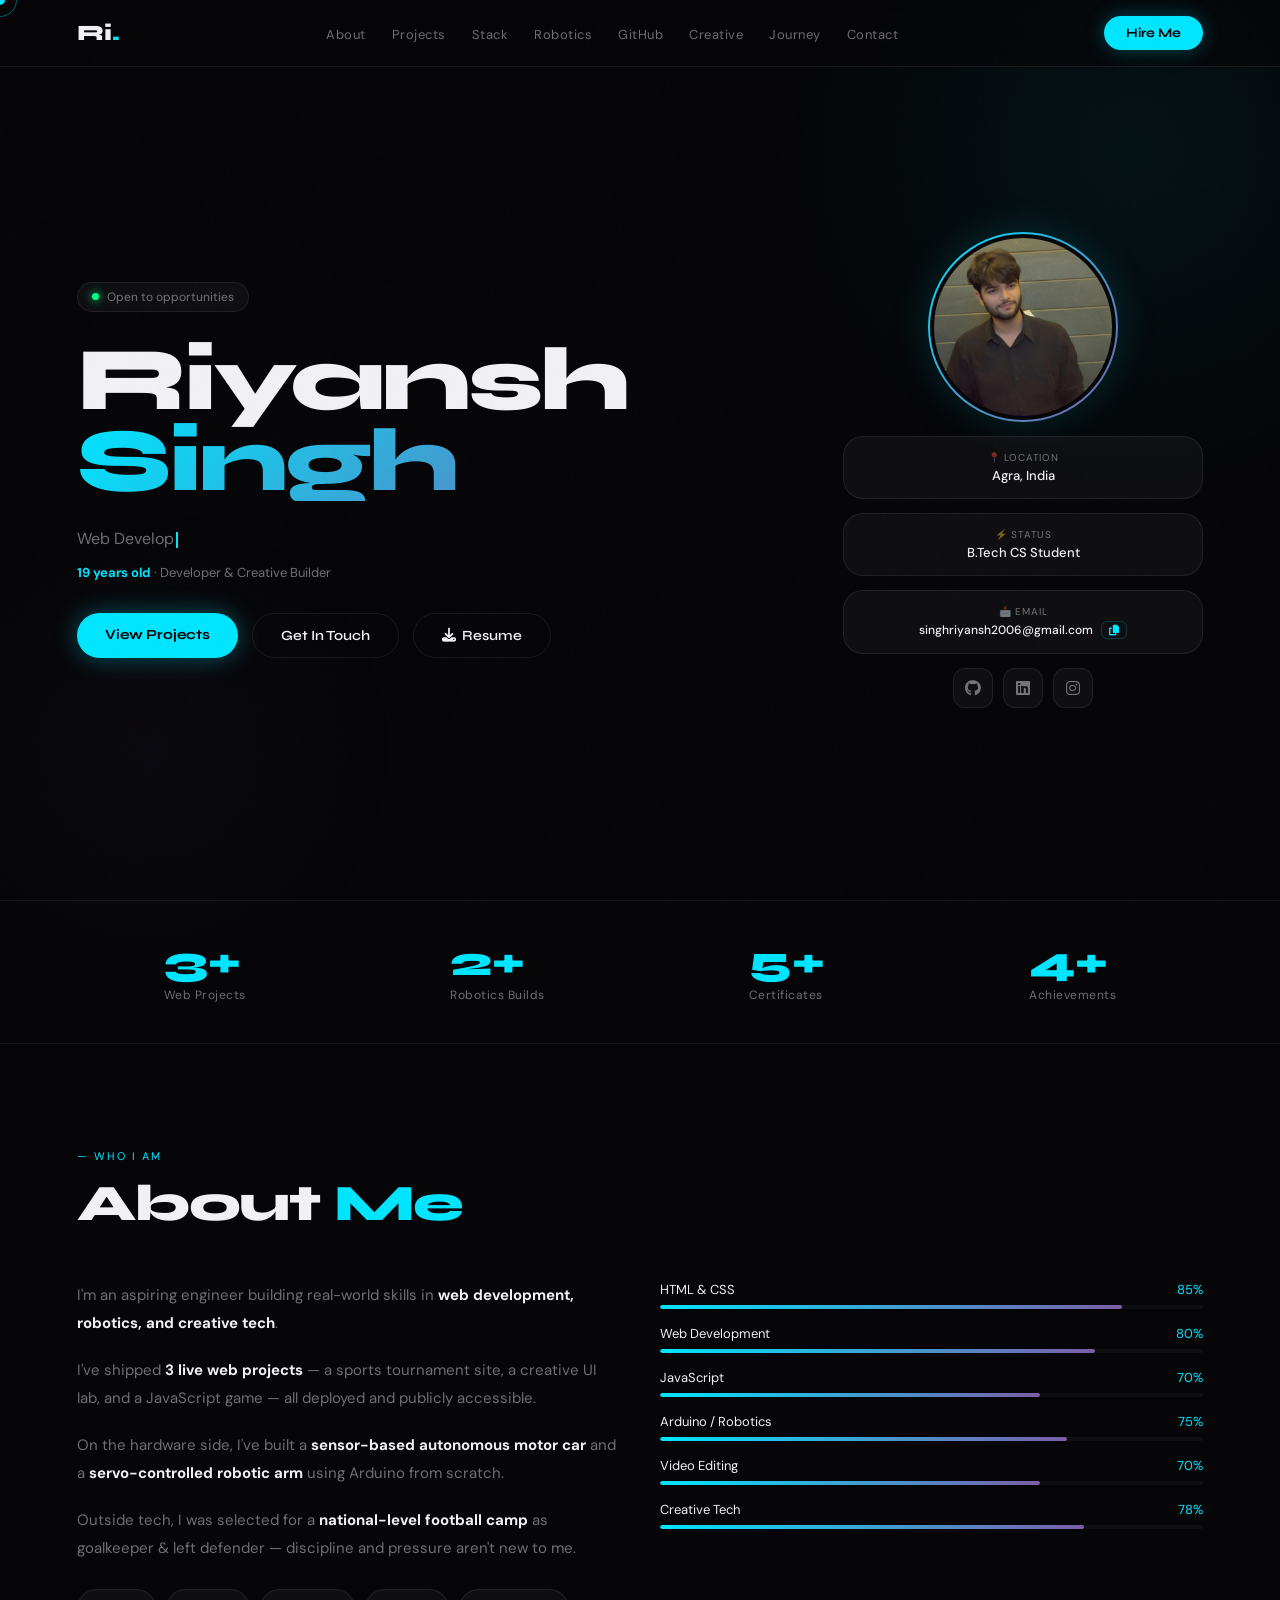
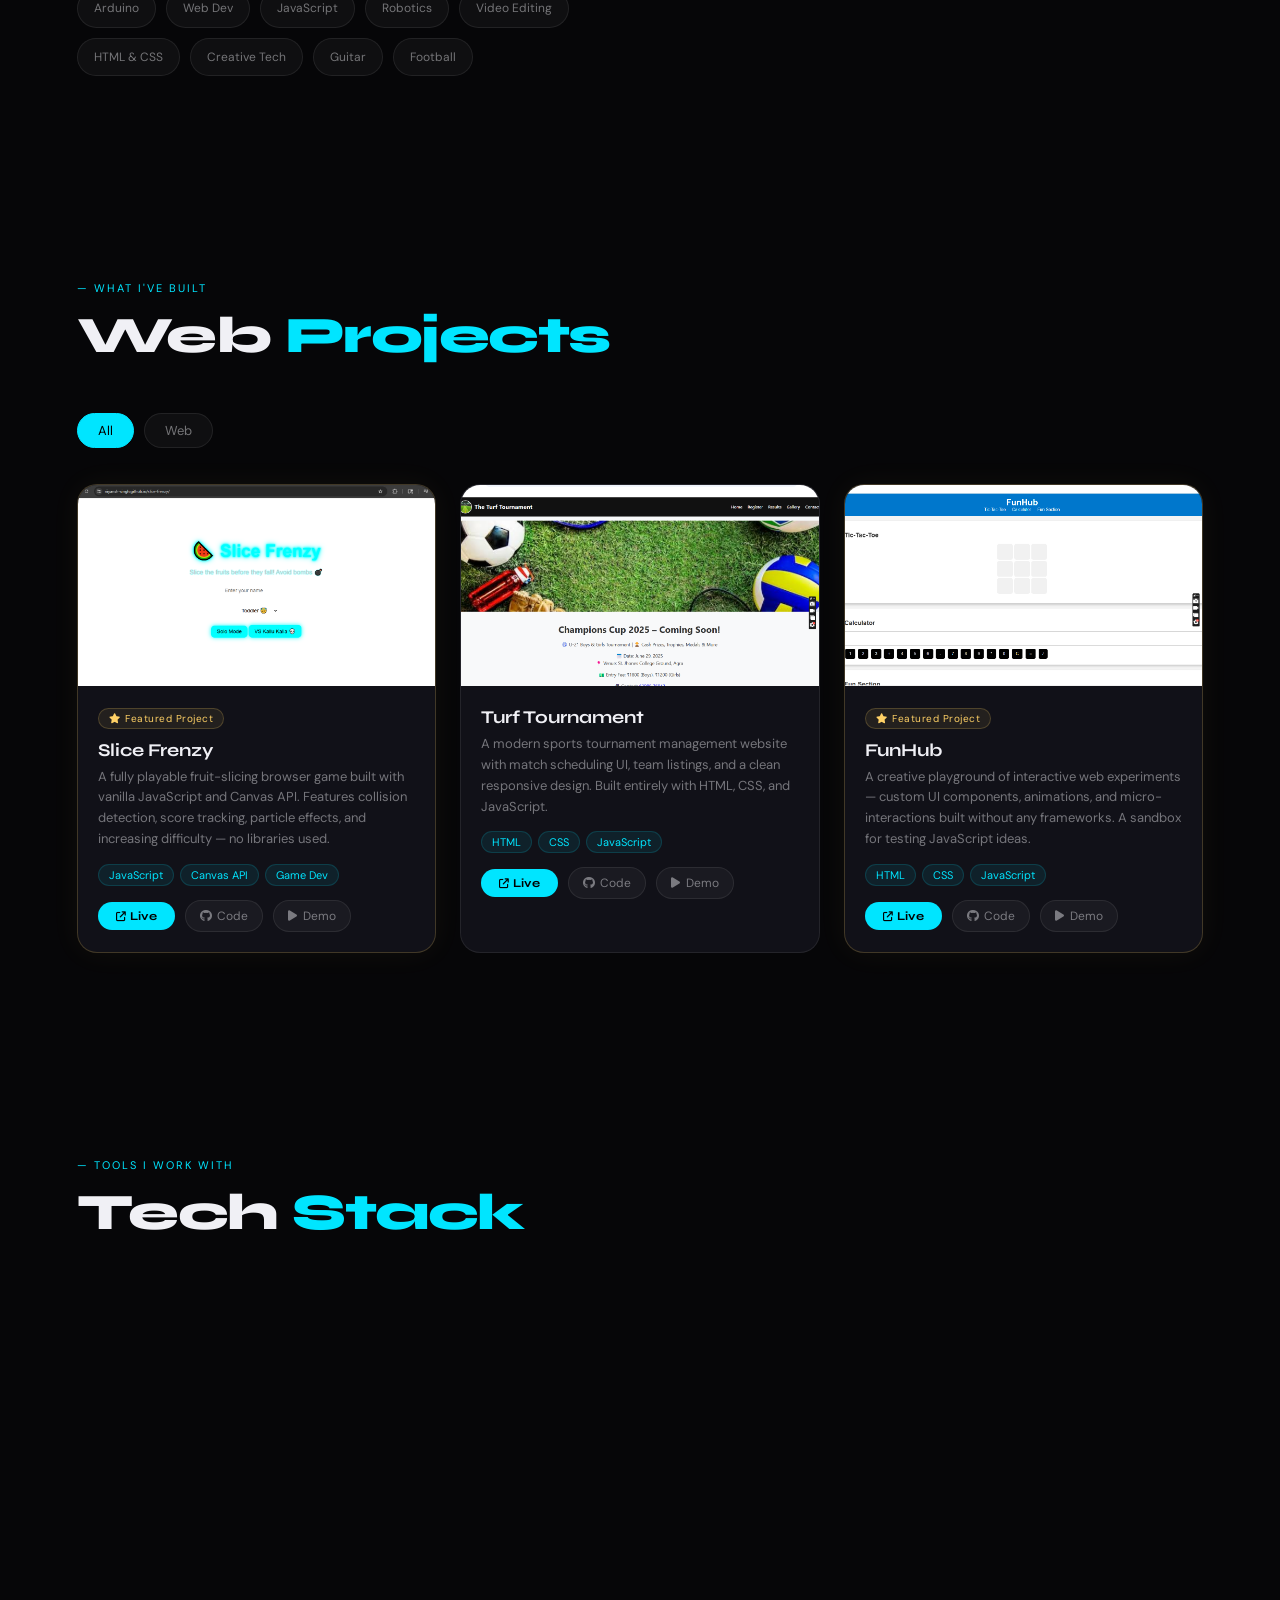
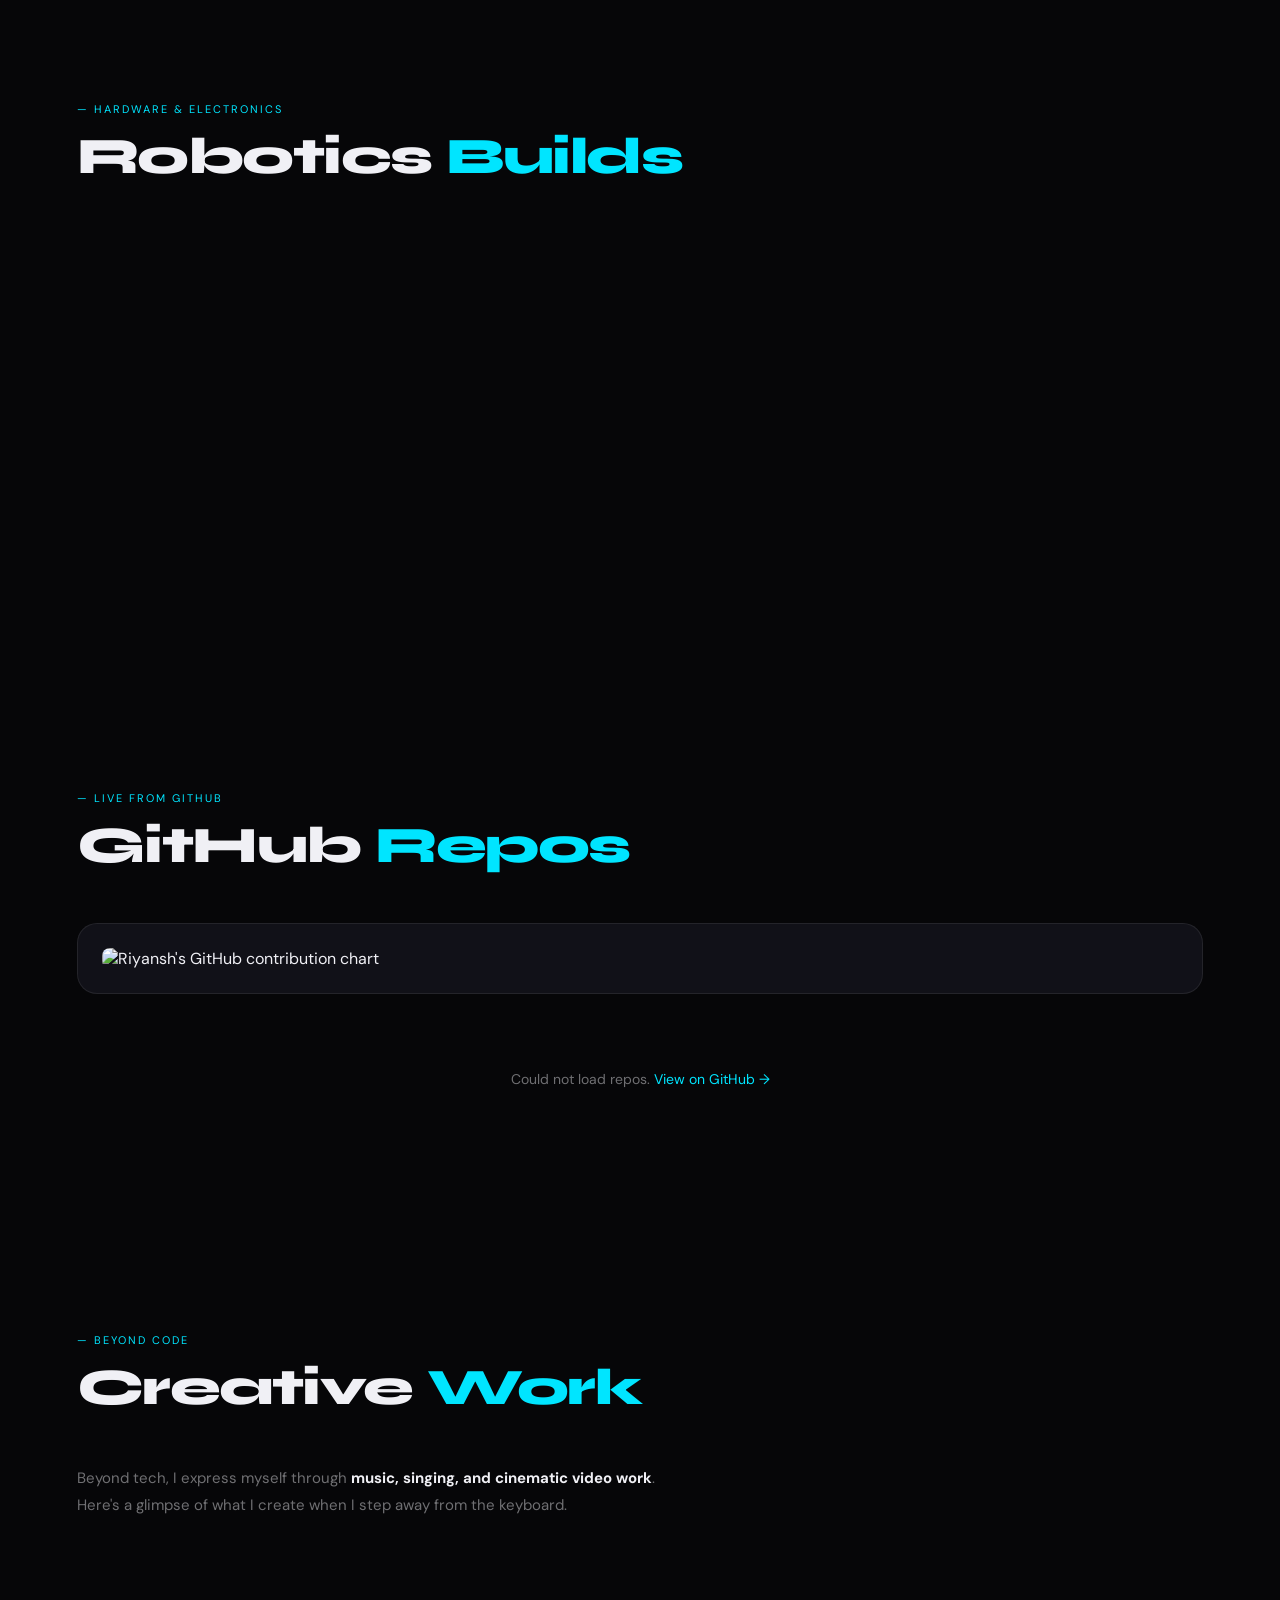
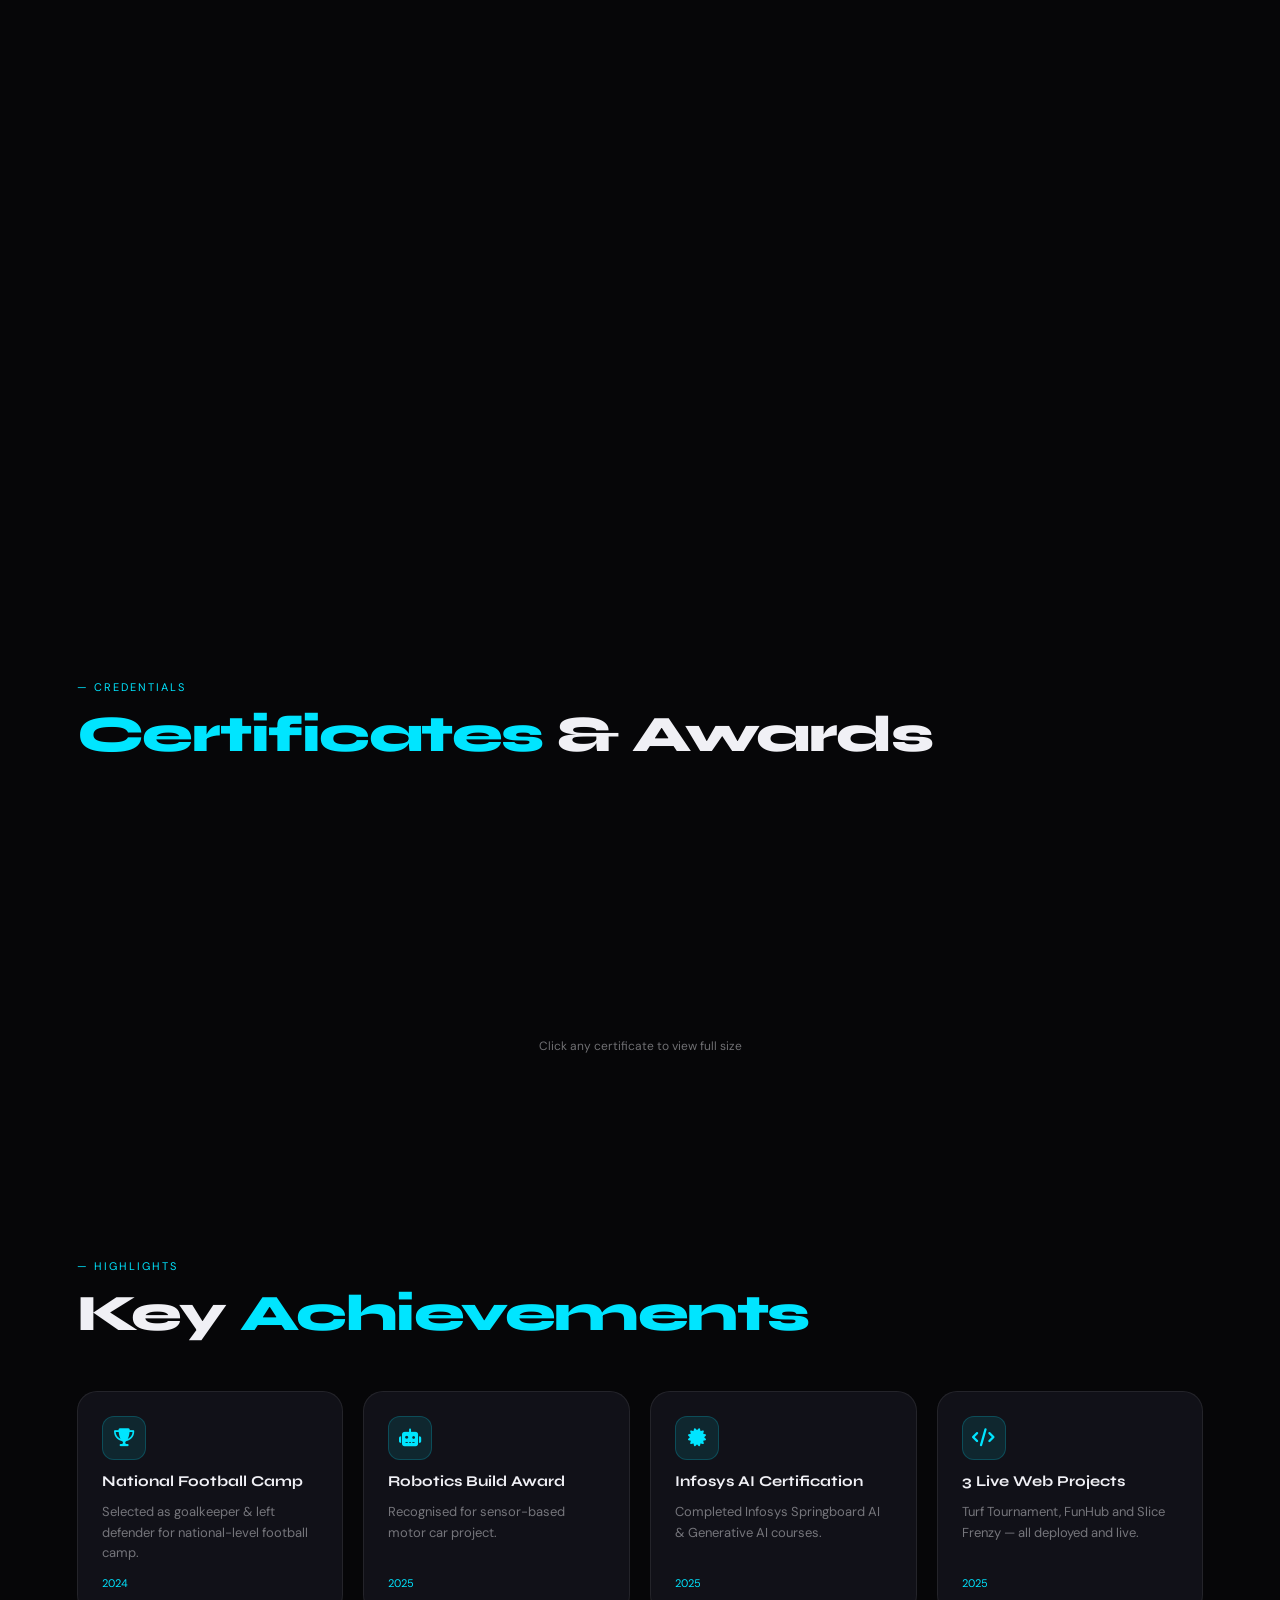
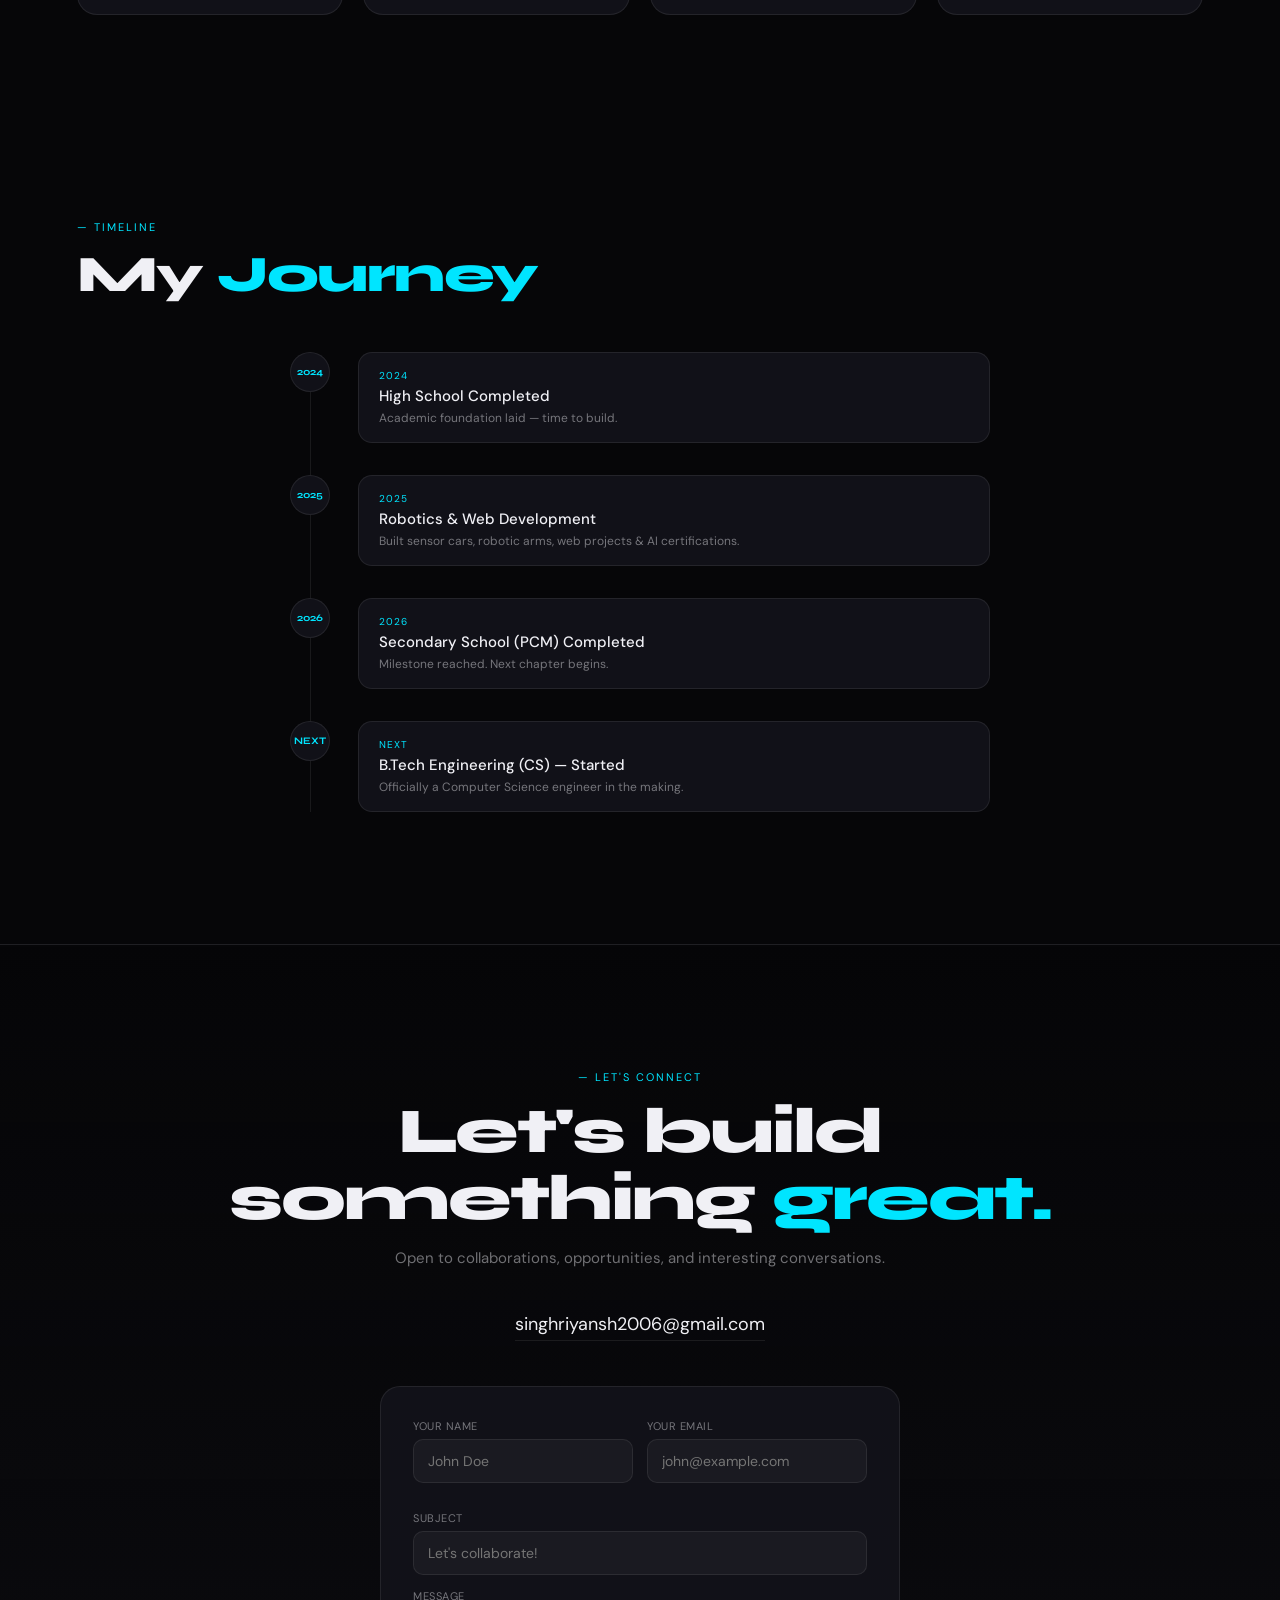
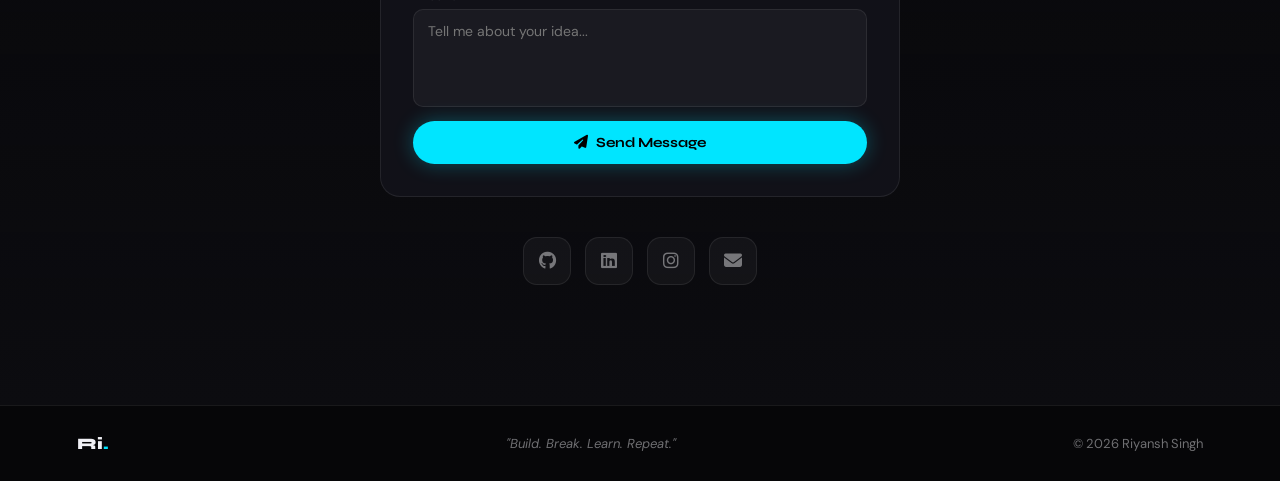
==== index.html @ b611cbb6 "Update index.html" ====
<!DOCTYPE html>
<html lang="en">
<head>
<meta charset="UTF-8">
<meta name="viewport" content="width=device-width, initial-scale=1.0">
<title>Riyansh Singh — Developer & Creative Builder</title>
<meta name="description" content="Portfolio of Riyansh Singh — Developer, Robotics Builder & Creative Tech Enthusiast from Agra, India.">
<link rel="preconnect" href="https://fonts.googleapis.com">
<link href="https://fonts.googleapis.com/css2?family=Syne:wght@400;600;700;800&family=DM+Sans:ital,wght@0,300;0,400;0,500;1,300&display=swap" rel="stylesheet">
<link href="https://cdnjs.cloudflare.com/ajax/libs/font-awesome/6.5.0/css/all.min.css" rel="stylesheet">

<style>
/* ============================================================
   TABLE OF CONTENTS
   1.  RESET & CSS VARIABLES
   2.  SCROLLBAR
   3.  PROGRESS BAR
   4.  CUSTOM CURSOR
   5.  LOADER / SPLASH SCREEN
   6.  BACKGROUND NOISE + GLOW
   7.  NAVBAR
   8.  HERO SECTION
   9.  STATS STRIP
   10. SECTION BASE (shared)
   11. ABOUT SECTION
   12. FILTER TABS (Projects)
   13. PROJECTS SECTION
   14. TECH STACK SECTION
   15. ROBOTICS SECTION
   16. GITHUB SECTION
   17. CREATIVE VIDEOS SECTION
   18. CERTIFICATES SECTION
   19. ACHIEVEMENTS SECTION
   20. LIGHTBOX (certificate zoom)
   21. JOURNEY TIMELINE
   22. CONTACT SECTION
   23. FOOTER
   24. SCROLL REVEAL ANIMATION
   25. RESPONSIVE / MOBILE
============================================================ */


/* ── 1. RESET & CSS VARIABLES ─────────────────────────────── */
*,*::before,*::after{margin:0;padding:0;box-sizing:border-box;}
:root{
  --bg:#060608;
  --bg2:#0c0c10;
  --bg3:#111118;
  --surface:rgba(255,255,255,0.04);
  --border:rgba(255,255,255,0.08);
  --cyan:#00e5ff;
  --purple:#7b5ea7;
  --yellow:#ffd166;
  --white:#f0f0f5;
  --muted:rgba(240,240,245,0.45);
  --fh:'Syne',sans-serif;
  --fb:'DM Sans',sans-serif;
  --r:20px;
}
html{scroll-behavior:smooth;}
body{background:var(--bg);color:var(--white);font-family:var(--fb);overflow-x:hidden;cursor:none;}
a{text-decoration:none;cursor:none;}
button{cursor:none;}


/* ── 2. SCROLLBAR ─────────────────────────────────────────── */
::-webkit-scrollbar{width:3px;}
::-webkit-scrollbar-track{background:var(--bg);}
::-webkit-scrollbar-thumb{background:var(--cyan);}


/* ── 3. PROGRESS BAR ──────────────────────────────────────── */
#progress-bar{
  position:fixed;top:0;left:0;height:2px;width:0;
  background:linear-gradient(to right,var(--cyan),var(--purple));
  z-index:9999;transition:width .1s;
}


/* ── 4. CUSTOM CURSOR ─────────────────────────────────────── */
#cursor{
  width:10px;height:10px;background:var(--cyan);border-radius:50%;
  position:fixed;top:0;left:0;pointer-events:none;z-index:9998;
  transform:translate(-50%,-50%);mix-blend-mode:difference;transition:transform .2s;
}
#cursor-ring{
  width:34px;height:34px;border:1px solid rgba(0,229,255,.4);border-radius:50%;
  position:fixed;top:0;left:0;pointer-events:none;z-index:9997;
  transform:translate(-50%,-50%);
}


/* ── 5. LOADER / SPLASH SCREEN ────────────────────────────── */
#loader{
  position:fixed;inset:0;background:var(--bg);z-index:9990;
  display:flex;flex-direction:column;align-items:center;justify-content:center;gap:20px;
  transition:opacity .6s,visibility .6s;
}
#loader.hidden{opacity:0;visibility:hidden;}
.loader-name{
  font-family:var(--fh);font-size:40px;font-weight:800;
  background:linear-gradient(135deg,var(--cyan),var(--purple));
  -webkit-background-clip:text;color:transparent;
}
.loader-bar-wrap{width:200px;height:2px;background:var(--surface);border-radius:2px;overflow:hidden;}
.loader-bar{
  height:100%;width:0;
  background:linear-gradient(to right,var(--cyan),var(--purple));
  animation:loadFill 1.8s ease forwards;
}
.loader-sub{font-size:11px;color:var(--muted);letter-spacing:2px;}
@keyframes loadFill{to{width:100%;}}


/* ── 6. BACKGROUND NOISE + GLOW ───────────────────────────── */
body::after{
  content:'';position:fixed;inset:0;
  background-image:url("data:image/svg+xml,%3Csvg viewBox='0 0 200 200' xmlns='http://www.w3.org/2000/svg'%3E%3Cfilter id='n'%3E%3CfeTurbulence type='fractalNoise' baseFrequency='0.85' numOctaves='4' stitchTiles='stitch'/%3E%3C/filter%3E%3Crect width='100%25' height='100%25' filter='url(%23n)' opacity='0.03'/%3E%3C/svg%3E");
  pointer-events:none;z-index:9000;opacity:.35;
}
.bg-glow{position:fixed;inset:0;z-index:0;pointer-events:none;}
.bg-glow::before{
  content:'';position:absolute;width:700px;height:700px;border-radius:50%;
  background:radial-gradient(circle,rgba(0,229,255,.06),transparent 70%);
  top:-200px;right:-200px;animation:dA 14s ease-in-out infinite alternate;
}
.bg-glow::after{
  content:'';position:absolute;width:500px;height:500px;border-radius:50%;
  background:radial-gradient(circle,rgba(123,94,167,.05),transparent 70%);
  bottom:-100px;left:-100px;animation:dB 17s ease-in-out infinite alternate;
}
@keyframes dA{to{transform:translate(60px,80px);}}
@keyframes dB{to{transform:translate(-40px,-60px);}}


/* ── 7. NAVBAR ────────────────────────────────────────────── */
.nav{
  position:fixed;top:0;width:100%;z-index:1000;
  padding:16px 6%;display:flex;justify-content:space-between;align-items:center;
  background:rgba(6,6,8,.75);backdrop-filter:blur(24px);
  border-bottom:1px solid var(--border);transition:padding .3s;
}
.nav.scrolled{padding:10px 6%;}
.logo{font-family:var(--fh);font-size:22px;font-weight:800;}
.logo span{color:var(--cyan);}
.nav-links{display:flex;gap:26px;list-style:none;}
.nav-links a{font-size:13px;color:var(--muted);letter-spacing:.5px;position:relative;transition:color .3s;}
.nav-links a::after{content:'';position:absolute;bottom:-4px;left:0;width:0;height:1px;background:var(--cyan);transition:width .3s;}
.nav-links a:hover{color:var(--white);}
.nav-links a:hover::after{width:100%;}
.nav-btn{
  padding:9px 22px;background:var(--cyan);color:#000;border:none;border-radius:50px;
  font-family:var(--fh);font-size:13px;font-weight:700;transition:.3s;
  box-shadow:0 0 20px rgba(0,229,255,.3);
}
.nav-btn:hover{transform:translateY(-2px);box-shadow:0 0 30px rgba(0,229,255,.5);}


/* ── 8. HERO SECTION ──────────────────────────────────────── */
.hero{
  min-height:100vh;display:grid;grid-template-columns:1fr 360px;
  align-items:center;gap:60px;padding:120px 6% 80px;
  position:relative;z-index:1;
}
.hero-badge{
  display:inline-flex;align-items:center;gap:8px;
  padding:6px 14px;background:var(--surface);border:1px solid var(--border);
  border-radius:50px;font-size:12px;color:var(--muted);margin-bottom:28px;
  animation:fadeUp .8s ease both;
}
.dot{width:7px;height:7px;border-radius:50%;background:#00ff88;box-shadow:0 0 8px #00ff88;animation:blink 2s infinite;}
@keyframes blink{0%,100%{opacity:1}50%{opacity:.3}}
.hero-title{
  font-family:var(--fh);font-size:clamp(52px,7vw,100px);
  font-weight:800;line-height:.9;letter-spacing:-3px;margin-bottom:24px;
  animation:fadeUp .9s .1s ease both;
}
.hero-title .line1{display:block;}
.hero-title .line2{display:block;background:linear-gradient(135deg,var(--cyan),var(--purple));-webkit-background-clip:text;color:transparent;}
.hero-typing{
  font-size:16px;color:var(--muted);line-height:1.8;max-width:500px;
  margin-bottom:10px;animation:fadeUp 1s .2s ease both;min-height:28px;
}
.cursor-blink{display:inline-block;width:2px;height:16px;background:var(--cyan);margin-left:2px;vertical-align:middle;animation:blink .8s infinite;}
.hero-age{font-size:13px;color:var(--muted);margin-bottom:32px;animation:fadeUp 1s .25s ease both;}
.hero-age b{color:var(--cyan);}

/* Hero CTA Buttons — View Projects / Get In Touch / Resume */
.hero-ctas{display:flex;gap:14px;flex-wrap:wrap;animation:fadeUp 1s .3s ease both;}
.btn-primary{
  padding:13px 28px;background:var(--cyan);color:#000;border-radius:50px;
  font-family:var(--fh);font-size:14px;font-weight:700;transition:.3s;
  box-shadow:0 0 25px rgba(0,229,255,.35);
}
.btn-primary:hover{transform:translateY(-3px);box-shadow:0 0 40px rgba(0,229,255,.55);}
.btn-secondary{
  padding:13px 28px;background:transparent;color:var(--white);border-radius:50px;
  border:1px solid var(--border);font-family:var(--fh);font-size:14px;font-weight:600;transition:.3s;
}
.btn-secondary:hover{border-color:var(--cyan);color:var(--cyan);}

/* Hero Right Column — profile photo + info cards */
.hero-right{display:flex;flex-direction:column;gap:14px;animation:fadeLeft 1s .4s ease both;}
.profile-ring{
  width:190px;height:190px;border-radius:50%;border:2px solid transparent;padding:4px;margin:0 auto;
  background:linear-gradient(var(--bg),var(--bg)) padding-box,linear-gradient(135deg,var(--cyan),var(--purple)) border-box;
  box-shadow:0 0 40px rgba(0,229,255,.15);animation:rB 8s linear infinite;
}
@keyframes rB{0%{filter:hue-rotate(0deg);}100%{filter:hue-rotate(360deg);}}
.hero-img{width:100%;height:100%;object-fit:cover;border-radius:50%;display:block;}
.info-card{background:var(--surface);border:1px solid var(--border);border-radius:var(--r);padding:14px 18px;text-align:center;}
.info-card .lbl{font-size:10px;color:var(--muted);margin-bottom:3px;letter-spacing:.8px;text-transform:uppercase;}
.info-card .val{font-size:13px;font-weight:500;word-break:break-all;}
.copy-wrap{display:flex;align-items:center;justify-content:center;gap:8px;flex-wrap:wrap;}
.copy-btn{background:none;border:1px solid rgba(0,229,255,.2);color:var(--cyan);font-size:11px;padding:2px 7px;border-radius:6px;transition:.3s;}
.copy-btn:hover{background:rgba(0,229,255,.1);}
.socials-row{display:flex;gap:10px;justify-content:center;}
.socials-row a{
  width:40px;height:40px;display:flex;align-items:center;justify-content:center;
  background:var(--surface);border:1px solid var(--border);
  border-radius:12px;color:var(--muted);font-size:16px;transition:.3s;
}
.socials-row a:hover{background:var(--cyan);color:#000;border-color:var(--cyan);transform:translateY(-3px);}


/* ── 9. STATS STRIP ───────────────────────────────────────── */
.stats-strip{
  position:relative;z-index:1;padding:40px 6%;
  border-top:1px solid var(--border);border-bottom:1px solid var(--border);
  display:flex;justify-content:space-around;flex-wrap:wrap;gap:30px;
}
.stat-num{font-family:var(--fh);font-size:42px;font-weight:800;color:var(--cyan);line-height:1;}
.stat-label{font-size:12px;color:var(--muted);margin-top:4px;letter-spacing:.5px;}


/* ── 10. SECTION BASE (shared styles) ─────────────────────── */
section{padding:100px 6%;position:relative;z-index:1;}
.section-tag{display:inline-block;font-size:11px;letter-spacing:2px;text-transform:uppercase;color:var(--cyan);margin-bottom:14px;}
.section-title{font-family:var(--fh);font-size:clamp(32px,4vw,52px);font-weight:800;letter-spacing:-1.5px;margin-bottom:50px;line-height:1.05;}
.section-title span{color:var(--cyan);}


/* ── 11. ABOUT SECTION ────────────────────────────────────── */
.about-grid{display:grid;grid-template-columns:1fr 1fr;gap:40px;align-items:start;}
.about-text{font-size:15px;line-height:1.9;color:var(--muted);}
.about-text p{margin-bottom:18px;}
.about-text b{color:var(--white);}
.tags-wrap{display:flex;flex-wrap:wrap;gap:10px;margin-top:26px;}
.tag{padding:7px 16px;background:var(--surface);border:1px solid var(--border);border-radius:50px;font-size:12px;color:var(--muted);transition:.3s;}
.tag:hover{border-color:var(--cyan);color:var(--white);}
.skills-list{display:flex;flex-direction:column;gap:16px;}
.skill-header{display:flex;justify-content:space-between;font-size:13px;margin-bottom:7px;}
.skill-header span:last-child{color:var(--cyan);}
.skill-bar{height:4px;background:var(--surface);border-radius:2px;overflow:hidden;}
.skill-fill{height:100%;background:linear-gradient(to right,var(--cyan),var(--purple));border-radius:2px;width:0;transition:width 1.5s cubic-bezier(.25,1,.5,1);}


/* ── 12. FILTER TABS (Projects) ───────────────────────────── */
.filter-tabs{display:flex;gap:10px;margin-bottom:36px;flex-wrap:wrap;}
.filter-btn{padding:8px 20px;background:var(--surface);border:1px solid var(--border);border-radius:50px;font-size:13px;color:var(--muted);transition:.3s;font-family:var(--fb);}
.filter-btn.active,.filter-btn:hover{background:var(--cyan);color:#000;border-color:var(--cyan);}


/* ── 13. PROJECTS SECTION ─────────────────────────────────── */
.projects-grid{display:grid;grid-template-columns:repeat(auto-fit,minmax(300px,1fr));gap:24px;}
.project-card{background:var(--bg3);border:1px solid var(--border);border-radius:var(--r);overflow:hidden;transition:.4s cubic-bezier(.25,1,.5,1);}
.project-card:hover{transform:translateY(-8px);border-color:rgba(0,229,255,.3);box-shadow:0 20px 60px rgba(0,0,0,.5),0 0 40px rgba(0,229,255,.08);}
.card-thumb{width:100%;aspect-ratio:16/9;object-fit:cover;display:block;}
.card-body{padding:20px;}
.card-title{font-family:var(--fh);font-size:18px;font-weight:700;margin-bottom:6px;}
.card-desc{font-size:13px;color:var(--muted);line-height:1.6;margin-bottom:14px;}
.card-tech{display:flex;gap:6px;flex-wrap:wrap;margin-bottom:14px;}
.tech-pill{padding:3px 10px;background:rgba(0,229,255,.08);border:1px solid rgba(0,229,255,.15);border-radius:50px;font-size:11px;color:var(--cyan);}
.card-actions{display:flex;gap:10px;align-items:center;flex-wrap:wrap;}
.live-btn{padding:7px 18px;background:var(--cyan);color:#000;border-radius:50px;font-size:12px;font-family:var(--fh);font-weight:700;transition:.3s;}
.live-btn:hover{box-shadow:0 0 20px rgba(0,229,255,.5);}
.repo-btn{padding:7px 14px;background:var(--surface);color:var(--muted);border:1px solid var(--border);border-radius:50px;font-size:12px;transition:.3s;display:inline-flex;align-items:center;gap:5px;}
.repo-btn:hover{border-color:var(--cyan);color:var(--white);}
.video-toggle{padding:7px 14px;background:var(--surface);color:var(--muted);border:1px solid var(--border);border-radius:50px;font-size:12px;transition:.3s;display:flex;align-items:center;gap:6px;font-family:var(--fb);}
.video-toggle:hover{border-color:var(--cyan);color:var(--white);}
.featured-badge{display:inline-flex;align-items:center;gap:5px;font-size:10px;color:var(--yellow);background:rgba(255,209,102,.08);border:1px solid rgba(255,209,102,.2);padding:3px 10px;border-radius:50px;margin-bottom:10px;letter-spacing:.5px;}
.project-card.featured{border-color:rgba(255,209,102,.2);box-shadow:0 0 30px rgba(255,209,102,.05);}
.project-card.featured:hover{border-color:rgba(255,209,102,.4);box-shadow:0 20px 60px rgba(0,0,0,.5),0 0 40px rgba(255,209,102,.1);}
.card-video-wrap{max-height:0;overflow:hidden;transition:max-height .5s cubic-bezier(.25,1,.5,1);padding:0 20px;}
.card-video-wrap.open{max-height:400px;padding-bottom:20px;}
.card-video-wrap video{width:100%;border-radius:12px;display:block;}


/* ── 14. TECH STACK SECTION ───────────────────────────────── */
.stack-grid{display:grid;grid-template-columns:repeat(auto-fit,minmax(260px,1fr));gap:20px;}
.stack-card{background:var(--bg3);border:1px solid var(--border);border-radius:var(--r);padding:24px;transition:.3s;}
.stack-card:hover{border-color:rgba(0,229,255,.25);}
.stack-card-title{font-family:var(--fh);font-size:13px;font-weight:700;color:var(--muted);letter-spacing:1px;text-transform:uppercase;margin-bottom:16px;}
.stack-items{display:flex;flex-wrap:wrap;gap:10px;}
.stack-item{display:flex;align-items:center;gap:8px;padding:8px 14px;background:var(--surface);border:1px solid var(--border);border-radius:50px;font-size:13px;transition:.3s;}
.stack-item:hover{border-color:var(--cyan);color:var(--white);}
.stack-item i{font-size:15px;}


/* ── 15. ROBOTICS SECTION ─────────────────────────────────── */
.robotics-grid{display:grid;grid-template-columns:repeat(auto-fit,minmax(340px,1fr));gap:24px;}
.robot-card{background:var(--bg3);border:1px solid var(--border);border-radius:var(--r);overflow:hidden;transition:.4s;}
.robot-card:hover{transform:translateY(-6px);border-color:rgba(0,229,255,.3);box-shadow:0 20px 50px rgba(0,0,0,.4);}
.robot-imgs{display:grid;grid-template-columns:1fr 1fr;gap:2px;}
.robot-imgs img{width:100%;aspect-ratio:4/3;object-fit:cover;display:block;}
.robot-body{padding:20px;}
.robot-title{font-family:var(--fh);font-size:18px;font-weight:700;margin-bottom:6px;}
.robot-desc{font-size:13px;color:var(--muted);line-height:1.6;}
.robot-badge{display:inline-block;margin-top:12px;padding:4px 12px;background:rgba(0,229,255,.1);border:1px solid rgba(0,229,255,.2);border-radius:50px;font-size:11px;color:var(--cyan);}


/* ── 16. GITHUB SECTION ───────────────────────────────────── */
.commit-chart-wrap{background:var(--bg3);border:1px solid var(--border);border-radius:var(--r);padding:24px;margin-bottom:36px;overflow-x:auto;}
.commit-chart-wrap img{width:100%;min-width:600px;display:block;border-radius:8px;}
.github-grid{display:grid;grid-template-columns:repeat(auto-fill,minmax(260px,1fr));gap:18px;}
.repo-card{background:var(--bg3);border:1px solid var(--border);border-radius:16px;padding:20px;transition:.3s;display:flex;flex-direction:column;gap:10px;}
.repo-card:hover{border-color:rgba(0,229,255,.3);transform:translateY(-4px);}
.repo-name{font-family:var(--fh);font-size:15px;font-weight:700;}
.repo-desc{font-size:12px;color:var(--muted);line-height:1.6;flex:1;}
.repo-meta{display:flex;gap:12px;font-size:12px;color:var(--muted);align-items:center;flex-wrap:wrap;}
.lang-dot{width:10px;height:10px;border-radius:50%;display:inline-block;margin-right:4px;}
.repo-link{display:inline-flex;align-items:center;gap:5px;font-size:12px;color:var(--cyan);border:1px solid rgba(0,229,255,.2);padding:5px 12px;border-radius:50px;transition:.3s;align-self:flex-start;}
.repo-link:hover{background:rgba(0,229,255,.1);}
#github-loading{text-align:center;color:var(--muted);font-size:14px;padding:40px;}


/* ── 17. CREATIVE VIDEOS SECTION ──────────────────────────── */
.videos-grid{display:grid;grid-template-columns:repeat(auto-fit,minmax(280px,1fr));gap:20px;}
.video-item{background:var(--bg3);border:1px solid var(--border);border-radius:var(--r);overflow:hidden;transition:.4s;}
.video-item:hover{transform:translateY(-5px);border-color:rgba(0,229,255,.3);}
.video-item video{width:100%;display:block;border-bottom:1px solid var(--border);}
.video-label{padding:14px 16px;font-size:13px;font-family:var(--fh);font-weight:600;}
.video-label small{display:block;font-family:var(--fb);font-size:11px;color:var(--muted);font-weight:400;margin-top:2px;}


/* ── 18. CERTIFICATES SECTION ─────────────────────────────── */
.certs-grid{display:grid;grid-template-columns:repeat(auto-fit,minmax(200px,1fr));gap:20px;}
.cert-card{background:var(--bg3);border:1px solid var(--border);border-radius:var(--r);overflow:hidden;transition:.4s;}
.cert-card:hover{transform:translateY(-5px) scale(1.02);border-color:rgba(0,229,255,.3);box-shadow:0 0 30px rgba(0,229,255,.1);}
.cert-card img{width:100%;display:block;aspect-ratio:4/3;object-fit:cover;}
.cert-label{padding:12px 14px;font-size:12px;color:var(--muted);text-align:center;}
.cert-year{font-size:10px;color:var(--cyan);margin-top:2px;}


/* ── 19. ACHIEVEMENTS SECTION ─────────────────────────────── */
.achievements-grid{display:grid;grid-template-columns:repeat(auto-fit,minmax(240px,1fr));gap:20px;}
.achieve-card{background:var(--bg3);border:1px solid var(--border);border-radius:var(--r);padding:24px;display:flex;flex-direction:column;gap:12px;transition:.3s;}
.achieve-card:hover{border-color:rgba(0,229,255,.3);transform:translateY(-4px);}
.achieve-icon{width:44px;height:44px;border-radius:12px;background:rgba(0,229,255,.1);border:1px solid rgba(0,229,255,.2);display:flex;align-items:center;justify-content:center;font-size:18px;color:var(--cyan);}
.achieve-title{font-family:var(--fh);font-size:15px;font-weight:700;}
.achieve-desc{font-size:13px;color:var(--muted);line-height:1.6;}
.achieve-year{font-size:11px;color:var(--cyan);margin-top:auto;}


/* ── 20. LIGHTBOX (certificate zoom) ──────────────────────── */
.lightbox{display:none;position:fixed;inset:0;z-index:9900;background:rgba(0,0,0,.92);backdrop-filter:blur(10px);align-items:center;justify-content:center;}
.lightbox.active{display:flex;}
.lightbox img{max-width:90vw;max-height:90vh;border-radius:12px;animation:zI .3s ease;}
@keyframes zI{from{transform:scale(.8);opacity:0}to{transform:scale(1);opacity:1}}
.lb-close{position:absolute;top:20px;right:28px;font-size:32px;color:var(--muted);background:none;border:none;transition:.2s;}
.lb-close:hover{color:var(--white);}


/* ── 21. JOURNEY TIMELINE ─────────────────────────────────── */
.timeline-wrap{max-width:700px;margin:0 auto;position:relative;}
.timeline-wrap::before{content:'';position:absolute;left:20px;top:0;bottom:0;width:1px;background:var(--border);}
.t-item{display:flex;gap:28px;align-items:flex-start;margin-bottom:32px;position:relative;}
.t-dot{flex-shrink:0;width:40px;height:40px;border-radius:50%;background:var(--bg3);border:1px solid var(--border);display:flex;align-items:center;justify-content:center;font-size:10px;font-weight:700;color:var(--cyan);font-family:var(--fh);position:relative;z-index:1;transition:.3s;}
.t-item:hover .t-dot{background:var(--cyan);color:#000;box-shadow:0 0 20px rgba(0,229,255,.4);}
.t-content{flex:1;background:var(--bg3);border:1px solid var(--border);border-radius:14px;padding:16px 20px;transition:.3s;}
.t-item:hover .t-content{border-color:rgba(0,229,255,.2);}
.t-year{font-size:10px;color:var(--cyan);margin-bottom:4px;letter-spacing:1px;}
.t-title{font-size:15px;font-weight:500;}
.t-sub{font-size:12px;color:var(--muted);margin-top:4px;}


/* ── 22. CONTACT SECTION ──────────────────────────────────── */
.contact-section{text-align:center;padding:120px 6%;background:linear-gradient(to bottom,transparent,var(--bg2));border-top:1px solid var(--border);}
.contact-quote{font-family:var(--fh);font-size:clamp(32px,5vw,72px);font-weight:800;letter-spacing:-2px;margin-bottom:16px;line-height:1.05;}
.contact-quote span{color:var(--cyan);}
.contact-sub{font-size:15px;color:var(--muted);margin-bottom:44px;}
.contact-email-link{font-size:18px;color:var(--white);border-bottom:1px solid var(--border);padding-bottom:4px;transition:.3s;}
.contact-email-link:hover{color:var(--cyan);border-color:var(--cyan);}
.contact-form{max-width:520px;margin:50px auto 0;background:var(--bg3);border:1px solid var(--border);border-radius:var(--r);padding:32px;text-align:left;}
.form-row{display:grid;grid-template-columns:1fr 1fr;gap:14px;margin-bottom:14px;}
.form-group{display:flex;flex-direction:column;gap:6px;margin-bottom:14px;}
.form-group label{font-size:11px;color:var(--muted);letter-spacing:.5px;}
.form-group input,.form-group textarea{background:var(--surface);border:1px solid var(--border);border-radius:10px;padding:12px 14px;color:var(--white);font-family:var(--fb);font-size:14px;transition:.3s;outline:none;resize:none;}
.form-group input:focus,.form-group textarea:focus{border-color:var(--cyan);}
.form-submit{width:100%;padding:13px;background:var(--cyan);color:#000;border:none;border-radius:50px;font-family:var(--fh);font-size:14px;font-weight:700;transition:.3s;box-shadow:0 0 20px rgba(0,229,255,.3);}
.form-submit:hover{transform:translateY(-2px);box-shadow:0 0 35px rgba(0,229,255,.5);}
.form-msg{text-align:center;font-size:13px;margin-top:12px;color:var(--cyan);display:none;}
.contact-socials{display:flex;gap:14px;justify-content:center;margin-top:40px;}
.contact-socials a{width:48px;height:48px;display:flex;align-items:center;justify-content:center;background:var(--surface);border:1px solid var(--border);border-radius:14px;color:var(--muted);font-size:18px;transition:.3s;}
.contact-socials a:hover{background:var(--cyan);color:#000;border-color:var(--cyan);transform:translateY(-4px);}


/* ── 23. FOOTER ───────────────────────────────────────────── */
#btt{position:fixed;bottom:30px;right:30px;z-index:1000;width:42px;height:42px;border-radius:50%;background:var(--cyan);color:#000;border:none;font-size:16px;display:flex;align-items:center;justify-content:center;opacity:0;pointer-events:none;transition:.3s;box-shadow:0 0 20px rgba(0,229,255,.4);}
#btt.show{opacity:1;pointer-events:all;}
#btt:hover{transform:translateY(-4px);}
footer{padding:28px 6%;border-top:1px solid var(--border);display:flex;justify-content:space-between;align-items:center;flex-wrap:wrap;gap:14px;font-size:13px;color:var(--muted);position:relative;z-index:1;}
.ft-logo{font-family:var(--fh);font-size:16px;font-weight:800;color:var(--white);}
.ft-logo span{color:var(--cyan);}


/* ── 24. SCROLL REVEAL ANIMATION ──────────────────────────── */
@keyframes fadeUp{from{opacity:0;transform:translateY(30px);}to{opacity:1;transform:translateY(0);}}
@keyframes fadeLeft{from{opacity:0;transform:translateX(30px);}to{opacity:1;transform:translateX(0);}}
.reveal{opacity:0;transform:translateY(40px);transition:opacity .8s ease,transform .8s ease;}
.reveal.visible{opacity:1;transform:translateY(0);}
.rd1{transition-delay:.1s;}
.rd2{transition-delay:.2s;}
.rd3{transition-delay:.3s;}
.rd4{transition-delay:.4s;}


/* ── 25. RESPONSIVE / MOBILE ──────────────────────────────── */
@media(max-width:900px){
  .hero{grid-template-columns:1fr;text-align:center;}
  .hero-ctas{justify-content:center;}
  .hero-right{order:-1;}
  .about-grid{grid-template-columns:1fr;}
  .nav-links{display:none;}
  .form-row{grid-template-columns:1fr;}
}
@media(max-width:480px){
  .hero{padding:100px 5% 60px;}
  section{padding:70px 5%;}
  .stats-strip{padding:30px 5%;}
}
</style>
</head>
<body>

<!-- ============================================================
     UTILITY ELEMENTS (fixed/overlay — not sections)
============================================================ -->

<!-- Scroll progress bar (top of page) -->
<div id="progress-bar"></div>

<!-- Custom cursor -->
<div id="cursor"></div>
<div id="cursor-ring"></div>

<!-- Loading splash screen -->
<div id="loader">
  <div class="loader-name">R.</div>
  <div class="loader-bar-wrap"><div class="loader-bar"></div></div>
  <div class="loader-sub">LOADING PORTFOLIO</div>
</div>

<!-- Ambient background glow -->
<div class="bg-glow"></div>

<!-- Certificate lightbox -->
<div class="lightbox" id="lightbox" onclick="closeLb()">
  <button class="lb-close" onclick="closeLb()">×</button>
  <img id="lb-img" src="" alt="">
</div>

<!-- Back to top button -->
<button id="btt" onclick="window.scrollTo({ top: 0, behavior: 'smooth' })">
  <i class="fas fa-arrow-up"></i>
</button>


<!-- ============================================================
     NAVBAR
============================================================ -->
<nav class="nav" id="nav">
  <div class="logo" id="nav-logo">Ri<span>.</span></div>
  <ul class="nav-links">
    <li><a href="#about">About</a></li>
    <li><a href="#projects">Projects</a></li>
    <li><a href="#stack">Stack</a></li>
    <li><a href="#robotics">Robotics</a></li>
    <li><a href="#github">GitHub</a></li>
    <li><a href="#creative">Creative</a></li>
    <li><a href="#journey">Journey</a></li>
    <li><a href="#contact">Contact</a></li>
  </ul>
  <button class="nav-btn" onclick="window.location.href='mailto:singhriyansh2006@gmail.com'">Hire Me</button>
</nav>


<!-- ============================================================
     HERO SECTION
     - Name, typing animation, age, CTA buttons
     - Right: profile photo, info cards, socials
============================================================ -->
<section class="hero">
  <div class="hero-left">
    <div class="hero-badge"><span class="dot"></span><span>Open to opportunities</span></div>
    <h1 class="hero-title">
      <span class="line1" id="hero-name">Riyansh</span>
      <span class="line2" id="hero-last">Singh</span>
    </h1>
    <div class="hero-typing"><span id="typing-text"></span><span class="cursor-blink"></span></div>
    <p class="hero-age" id="hero-age"></p>

    <!-- CTA Buttons — View Projects / Get In Touch / Resume -->
    <div class="hero-ctas">
      <a href="#projects" class="btn-primary">View Projects</a>
      <a href="#contact" class="btn-secondary">Get In Touch</a>
      <!-- Resume button — shown only if "resume" exists in data.json -->
      <a href="resume.pdf" target="_blank" class="btn-secondary">
        <i class="fas fa-download" style="margin-right:6px;"></i>Resume
      </a>
    </div>
  </div>

  <div class="hero-right">
    <div class="profile-ring">
      <img src="images/profile.jpeg" class="hero-img" alt="Riyansh Singh"
           onerror="this.src='https://ui-avatars.com/api/?name=Riyansh+Singh&background=00e5ff&color=000&size=200'">
    </div>
    <div class="info-card"><div class="lbl">📍 Location</div><div class="val" id="c-loc">Agra, India</div></div>
    <div class="info-card"><div class="lbl">⚡ Status</div><div class="val" id="c-status">Loading...</div></div>
    <div class="info-card">
      <div class="lbl">📩 Email</div>
      <div class="copy-wrap">
        <div class="val" id="c-email" style="font-size:12px;"></div>
        <button class="copy-btn" onclick="copyEmail()"><i class="fas fa-copy"></i></button>
      </div>
    </div>
    <div class="socials-row" id="hero-socials"></div>
  </div>
</section>


<!-- ============================================================
     STATS STRIP
     Auto-counted from data.json arrays (projects, certs, etc.)
============================================================ -->
<div class="stats-strip reveal" id="stats-strip"></div>


<!-- ============================================================
     ABOUT SECTION
     Bio paragraphs + animated skill bars (from data.json)
============================================================ -->
<section id="about">
  <div class="reveal"><span class="section-tag">— Who I Am</span></div>
  <h2 class="section-title reveal rd1">About <span>Me</span></h2>
  <div class="about-grid">
    <div class="about-text reveal rd2" id="about-text"></div>
    <div class="skills-list reveal rd3" id="skills-list"></div>
  </div>
</section>


<!-- ============================================================
     PROJECTS SECTION
     Filter tabs + project cards (from data.json)
     Each card: thumbnail, description, tech tags, Live, Code, Demo
============================================================ -->
<section id="projects">
  <div class="reveal"><span class="section-tag">— What I've Built</span></div>
  <h2 class="section-title reveal rd1">Web <span>Projects</span></h2>
  <div class="filter-tabs reveal rd2" id="proj-tabs"></div>
  <div class="projects-grid" id="projects-grid"></div>
</section>


<!-- ============================================================
     TECH STACK SECTION
     Icon grid of tools/technologies (from data.json "stack" array)
============================================================ -->
<section id="stack">
  <div class="reveal"><span class="section-tag">— Tools I Work With</span></div>
  <h2 class="section-title reveal rd1">Tech <span>Stack</span></h2>
  <div class="stack-grid" id="stack-grid"></div>
</section>


<!-- ============================================================
     ROBOTICS SECTION
     Arduino hardware builds with dual photos (from data.json)
============================================================ -->
<section id="robotics">
  <div class="reveal"><span class="section-tag">— Hardware & Electronics</span></div>
  <h2 class="section-title reveal rd1">Robotics <span>Builds</span></h2>
  <div class="robotics-grid" id="robotics-grid"></div>
</section>


<!-- ============================================================
     GITHUB SECTION
     - Contribution chart (auto-updates from GitHub)
     - Live repo cards fetched from GitHub API
============================================================ -->
<section id="github">
  <div class="reveal"><span class="section-tag">— Live From GitHub</span></div>
  <h2 class="section-title reveal rd1">GitHub <span>Repos</span></h2>

  <!-- Contribution chart — auto-updates, no maintenance needed -->
  <div class="commit-chart-wrap reveal rd2">
    <img src="https://ghchart.rshah.org/00e5ff/riiyansh-singh"
         alt="Riyansh's GitHub contribution chart">
  </div>

  <div id="github-loading"><i class="fas fa-circle-notch fa-spin"></i> Fetching live repos...</div>
  <div class="github-grid" id="github-grid"></div>
</section>


<!-- ============================================================
     CREATIVE WORK SECTION
     Guitar, singing, cinematic videos (from data.json)
============================================================ -->
<section id="creative">
  <div class="reveal"><span class="section-tag">— Beyond Code</span></div>
  <h2 class="section-title reveal rd1">Creative <span>Work</span></h2>
  <p class="reveal rd2" style="font-size:15px;color:var(--muted);max-width:600px;line-height:1.8;margin-bottom:50px;">
    Beyond tech, I express myself through <b style="color:var(--white)">music, singing, and cinematic video work</b>.
    Here's a glimpse of what I create when I step away from the keyboard.
  </p>
  <div class="videos-grid" id="videos-grid"></div>
</section>


<!-- ============================================================
     CERTIFICATES SECTION
     Click any certificate to zoom (lightbox)
============================================================ -->
<section id="certificates">
  <div class="reveal"><span class="section-tag">— Credentials</span></div>
  <h2 class="section-title reveal rd1"><span>Certificates</span> & Awards</h2>
  <div class="certs-grid" id="certs-grid"></div>
  <p style="font-size:12px;color:var(--muted);margin-top:14px;text-align:center;">
    Click any certificate to view full size
  </p>
</section>


<!-- ============================================================
     ACHIEVEMENTS SECTION
     Awards, positions, milestones (from data.json)
============================================================ -->
<section id="achievements">
  <div class="reveal"><span class="section-tag">— Highlights</span></div>
  <h2 class="section-title reveal rd1">Key <span>Achievements</span></h2>
  <div class="achievements-grid" id="achievements-grid"></div>
</section>


<!-- ============================================================
     JOURNEY TIMELINE
     Auto-switches text on specific dates (configured in data.json)
============================================================ -->
<section id="journey">
  <div class="reveal"><span class="section-tag">— Timeline</span></div>
  <h2 class="section-title reveal rd1">My <span>Journey</span></h2>
  <div class="timeline-wrap" id="timeline"></div>
</section>


<!-- ============================================================
     CONTACT SECTION
     Email link + contact form + social icons
============================================================ -->
<section class="contact-section" id="contact">
  <div class="reveal">
    <span class="section-tag">— Let's Connect</span>
    <h2 class="contact-quote">Let's build<br>something <span>great.</span></h2>
    <p class="contact-sub">Open to collaborations, opportunities, and interesting conversations.</p>
    <a href="#" class="contact-email-link" id="c-email-link"></a>
  </div>
  <div class="contact-form reveal rd2">
    <div class="form-row">
      <div class="form-group"><label>YOUR NAME</label><input type="text" id="cf-name" placeholder="John Doe"></div>
      <div class="form-group"><label>YOUR EMAIL</label><input type="email" id="cf-email" placeholder="john@example.com"></div>
    </div>
    <div class="form-group"><label>SUBJECT</label><input type="text" id="cf-sub" placeholder="Let's collaborate!"></div>
    <div class="form-group"><label>MESSAGE</label><textarea id="cf-msg" rows="4" placeholder="Tell me about your idea..."></textarea></div>
    <button class="form-submit" onclick="sendForm()">
      <i class="fas fa-paper-plane" style="margin-right:8px;"></i>Send Message
    </button>
    <div class="form-msg" id="form-msg">✅ Opening your email client...</div>
  </div>
  <div class="contact-socials reveal rd3" id="contact-socials"></div>
</section>


<!-- ============================================================
     FOOTER
============================================================ -->
<footer>
  <div class="ft-logo">Ri<span>.</span></div>
  <div style="font-style:italic;">"Build. Break. Learn. Repeat."</div>
  <div id="ft-year"></div>
</footer>


<!-- ============================================================
     JAVASCRIPT
     TABLE OF CONTENTS
     1.  init()         — loads data.json, builds site
     2.  render()       — populates all sections from data
     3.  buildProjects()— project cards + filter tabs
     4.  buildTimeline()— journey with auto-switch dates
     5.  fetchGitHub()  — live repo cards from GitHub API
     6.  cursor         — custom cursor logic
     7.  scroll         — progress bar + nav shrink + back-to-top
     8.  setupObserver()— scroll reveal + skill bars + counters
     9.  startTyping()  — hero typing animation
     10. openLb/closeLb — certificate lightbox
     11. toggleVid()    — project demo video expand/collapse
     12. copyEmail()    — copy email to clipboard
     13. sendForm()     — contact form mailto
     14. fallback()     — inline data if data.json fails to load
============================================================ -->
<script>
let D = {};

/* ── 1. INIT — load data.json then build site ─────────────── */
async function init() {
  try {
    const r = await fetch('data.json');
    D = await r.json();
  } catch(e) {
    D = fallback();
  }
  render();
  setTimeout(() => {
    document.getElementById('loader').classList.add('hidden');
    startTyping();
    fetchGitHub();
    setupObserver();
  }, 2000);
}

/* ── 2. RENDER — populate every section from data ─────────── */
function render() {
  const firstName = D.name.split(' ')[0];
  const lastName  = D.name.split(' ').slice(1).join(' ');

  // Page title + nav logo
  document.title = D.name + ' — ' + D.tagline;
  document.getElementById('hero-name').textContent = firstName;
  document.getElementById('hero-last').textContent = lastName;
  document.getElementById('nav-logo').innerHTML = firstName.slice(0,2) + '<span>.</span>';

  // Info cards
  document.getElementById('c-loc').textContent  = D.location;
  document.getElementById('c-email').textContent = D.email;
  document.getElementById('c-email-link').textContent = D.email;
  document.getElementById('c-email-link').href   = 'mailto:' + D.email;

  // Footer year
  document.getElementById('ft-year').textContent = '© ' + new Date().getFullYear() + ' ' + D.name;

  // Dynamic age (calculated from DOB every visit)
  if (D.dob) {
    const age = Math.floor((Date.now() - new Date(D.dob)) / (365.25*24*3600*1000));
    document.getElementById('hero-age').innerHTML = '<b>' + age + ' years old</b> · ' + D.tagline;
  }

  // Status — auto-switches after Aug 1 2026
  const sw = new Date('2026-08-01');
  document.getElementById('c-status').textContent =
    new Date() >= sw ? 'B.Tech CS Student' : 'Secondary School + Developer';

  // Resume button — shown only if "resume" key exists in data.json
  if (D.resume) {
    const rb = document.getElementById('resume-btn');
    if (rb) { rb.href = D.resume; rb.style.display = 'inline-flex'; }
  }

  // Social icons (only shows icons with a URL filled in)
  const icons = {
    github:'fab fa-github', linkedin:'fab fa-linkedin',
    instagram:'fab fa-instagram', twitter:'fab fa-x-twitter',
    youtube:'fab fa-youtube', discord:'fab fa-discord',
    telegram:'fab fa-telegram', website:'fas fa-globe'
  };
  const socialHTML = Object.entries(D.socials)
    .filter(([,v]) => v && v.trim())
    .map(([k,v]) => `<a href="${v}" target="_blank"><i class="${icons[k]||'fas fa-link'}"></i></a>`)
    .join('');
  document.getElementById('hero-socials').innerHTML = socialHTML;
  document.getElementById('contact-socials').innerHTML =
    socialHTML + `<a href="mailto:${D.email}"><i class="fas fa-envelope"></i></a>`;

  // Stats — auto-counted from arrays (add a project → number goes up)
  const autoStats = [
    { num: D.projects.length,     suffix: '+', label: 'Web Projects'   },
    { num: D.robotics.length,     suffix: '+',  label: 'Robotics Builds' },
    { num: D.certificates.length, suffix: '+',  label: 'Certificates'    },
    { num: D.achievements.length, suffix: '+', label: 'Achievements'    },
  ];
  document.getElementById('stats-strip').innerHTML = autoStats.map(s =>
    `<div class="stat-item">
       <div class="stat-num" data-target="${s.num}" data-suffix="${s.suffix}">${s.num}${s.suffix}</div>
       <div class="stat-label">${s.label}</div>
     </div>`).join('');

  // About bio + tags
  document.getElementById('about-text').innerHTML =
    D.bio.map(p => `<p>${p}</p>`).join('') +
    '<div class="tags-wrap">' + D.tags.map(t => `<span class="tag">${t}</span>`).join('') + '</div>';

  // Skill bars
  document.getElementById('skills-list').innerHTML = D.skills.map(s =>
    `<div>
       <div class="skill-header"><span>${s.name}</span><span>${s.level}%</span></div>
       <div class="skill-bar"><div class="skill-fill" data-width="${s.level}"></div></div>
     </div>`).join('');

  // Project filter tabs + cards
  const cats = ['all', ...new Set(D.projects.map(p => p.category))];
  document.getElementById('proj-tabs').innerHTML = cats.map(c =>
    `<button class="filter-btn ${c==='all'?'active':''}" onclick="buildProjects('${c}',this)">
       ${c.charAt(0).toUpperCase()+c.slice(1)}
     </button>`).join('');
  buildProjects('all');

  // Tech stack
  if (D.stack && document.getElementById('stack-grid')) {
    document.getElementById('stack-grid').innerHTML = D.stack.map((cat,i) =>
      `<div class="stack-card reveal rd${i+1}">
         <div class="stack-card-title">${cat.category}</div>
         <div class="stack-items">
           ${cat.items.map(it =>
             `<div class="stack-item">
                <i class="${it.icon}" style="color:${it.color||'var(--cyan)'}"></i>${it.name}
              </div>`).join('')}
         </div>
       </div>`).join('');
  }

  // Robotics cards
  document.getElementById('robotics-grid').innerHTML = D.robotics.map((r,i) =>
    `<div class="robot-card reveal rd${i+1}">
       <div class="robot-imgs">
         ${r.imgs.map(img =>
           `<img src="${img}" alt="${r.title}"
                onerror="this.style.minHeight='120px';this.style.background='var(--bg2)'">`
         ).join('')}
       </div>
       <div class="robot-body">
         <div class="robot-title">${r.title}</div>
         <div class="robot-desc">${r.desc}</div>
         <span class="robot-badge">${r.badge}</span>
       </div>
     </div>`).join('');

  // Creative videos
  document.getElementById('videos-grid').innerHTML = D.creative_videos.map((v,i) =>
    `<div class="video-item reveal rd${(i%4)+1}">
       <video controls src="${v.src}" preload="none"></video>
       <div class="video-label">${v.title}<small>${v.sub}</small></div>
     </div>`).join('');

  // Certificates
  document.getElementById('certs-grid').innerHTML = D.certificates.map((c,i) =>
    `<div class="cert-card reveal rd${(i%4)+1}" onclick="openLb('${c.img}')">
       <img src="${c.img}" alt="${c.label}"
            onerror="this.style.minHeight='140px';this.style.background='var(--bg2)'">
       <div class="cert-label">${c.label}<div class="cert-year">${c.year}</div></div>
     </div>`).join('');

  // Achievements
  document.getElementById('achievements-grid').innerHTML = D.achievements.map((a,i) =>
    `<div class="achieve-card reveal rd${(i%4)+1}">
       <div class="achieve-icon"><i class="${a.icon}"></i></div>
       <div class="achieve-title">${a.title}</div>
       <div class="achieve-desc">${a.desc}</div>
       <div class="achieve-year">${a.year}</div>
     </div>`).join('');

  // Journey timeline
  buildTimeline();
}

/* ── 3. BUILD PROJECTS — filter tabs + cards ──────────────── */
function buildProjects(cat, btn) {
  if (btn) {
    document.querySelectorAll('.filter-btn').forEach(b => b.classList.remove('active'));
    btn.classList.add('active');
  }
  const list = cat === 'all' ? D.projects : D.projects.filter(p => p.category === cat);
  document.getElementById('projects-grid').innerHTML = list.map((p,i) =>
    `<div class="project-card ${p.featured?'featured':''} reveal rd${i+1}">
       <img class="card-thumb" src="${p.img}" alt="${p.title}"
            onerror="this.style.minHeight='160px';this.style.background='var(--bg2)'">
       <div class="card-body">
         ${p.featured ? '<div class="featured-badge"><i class="fas fa-star"></i> Featured Project</div>' : ''}
         <div class="card-title">${p.title}</div>
         <div class="card-desc">${p.desc}</div>
         <div class="card-tech">${p.tags.map(t => `<span class="tech-pill">${t}</span>`).join('')}</div>
         <div class="card-actions">
           <a class="live-btn" href="${p.live}" target="_blank">
             <i class="fas fa-arrow-up-right-from-square" style="font-size:10px;margin-right:4px;"></i>Live
           </a>
           ${p.repo ? `<a class="repo-btn" href="${p.repo}" target="_blank"><i class="fab fa-github"></i> Code</a>` : ''}
           ${p.video ? `<button class="video-toggle" onclick="toggleVid(this)"><i class="fas fa-play"></i> Demo</button>` : ''}
         </div>
       </div>
       ${p.video ? `<div class="card-video-wrap"><video controls src="${p.video}" preload="none"></video></div>` : ''}
     </div>`).join('');
  setupObserver();
}

/* ── 4. BUILD TIMELINE — auto-switches on switch_date ─────── */
function buildTimeline() {
  const now = new Date();
  document.getElementById('timeline').innerHTML = D.journey.map((j,i) => {
    let title = j.title || '';
    let sub   = j.sub   || '';
    if (j.switch_date) {
      const sd = new Date(j.switch_date);
      title = now >= sd ? j.title_after  : j.title_before;
      sub   = now >= sd ? j.sub_after    : j.sub_before;
    }
    return `<div class="t-item reveal rd${i+1}">
      <div class="t-dot">${j.year}</div>
      <div class="t-content">
        <div class="t-year">${j.year}</div>
        <div class="t-title">${title}</div>
        <div class="t-sub">${sub}</div>
      </div>
    </div>`;
  }).join('');
}

/* ── 5. FETCH GITHUB — live repo cards from API ───────────── */
async function fetchGitHub() {
  const user = D.github_username || 'riiyansh-singh';
  const grid = document.getElementById('github-grid');
  const load = document.getElementById('github-loading');
  const langColors = {
    JavaScript:'#f7df1e', HTML:'#e44d26', CSS:'#264de4',
    Python:'#3572A5', TypeScript:'#2b7489', 'C++':'#f34b7d',
    Arduino:'#00979d', C:'#555'
  };
  try {
    const res = await fetch(`https://api.github.com/users/${user}/repos?sort=updated&per_page=6`);
    if (!res.ok) throw new Error();
    const repos = await res.json();
    load.style.display = 'none';
    grid.innerHTML = repos.map(r =>
      `<div class="repo-card reveal">
         <div class="repo-name">${r.name}</div>
         <div class="repo-desc">${r.description || 'No description yet.'}</div>
         <div class="repo-meta">
           ${r.language ? `<span><span class="lang-dot" style="background:${langColors[r.language]||'#00e5ff'}"></span>${r.language}</span>` : ''}
           <span><i class="fas fa-star" style="color:#ffd700;font-size:11px;"></i> ${r.stargazers_count}</span>
           <span><i class="fas fa-code-fork" style="font-size:11px;"></i> ${r.forks_count}</span>
         </div>
         <a href="${r.html_url}" target="_blank" class="repo-link">
           <i class="fab fa-github"></i> View Repo
         </a>
       </div>`).join('');
    setupObserver();
  } catch(e) {
    load.innerHTML = `<p style="color:var(--muted)">Could not load repos.
      <a href="https://github.com/${user}" target="_blank" style="color:var(--cyan)">View on GitHub →</a></p>`;
  }
}

/* ── 6. CURSOR ────────────────────────────────────────────── */
const cur = document.getElementById('cursor');
const crg = document.getElementById('cursor-ring');
let mx=0, my=0, rx=0, ry=0;
document.addEventListener('mousemove', e => {
  mx=e.clientX; my=e.clientY;
  cur.style.left=mx+'px'; cur.style.top=my+'px';
});
(function tick(){
  rx += (mx-rx)*.12; ry += (my-ry)*.12;
  crg.style.left=rx+'px'; crg.style.top=ry+'px';
  requestAnimationFrame(tick);
})();
document.addEventListener('mouseover', e => {
  const scale = e.target.closest('a,button') ? '2.5' : '1';
  cur.style.transform  = `translate(-50%,-50%) scale(${scale})`;
  crg.style.transform  = `translate(-50%,-50%) scale(${e.target.closest('a,button')?'1.5':'1'})`;
});

/* ── 7. SCROLL — progress bar + nav + back-to-top ─────────── */
window.addEventListener('scroll', () => {
  const h = document.documentElement;
  document.getElementById('progress-bar').style.width =
    (scrollY / (h.scrollHeight - h.clientHeight) * 100) + '%';
  document.getElementById('nav').classList.toggle('scrolled', scrollY > 60);
  document.getElementById('btt').classList.toggle('show', scrollY > 400);
});

/* ── 8. SCROLL REVEAL + SKILL BARS + COUNTERS ─────────────── */
function setupObserver() {
  const obs = new IntersectionObserver(entries => {
    entries.forEach(e => {
      if (e.isIntersecting) {
        e.target.classList.add('visible');
        e.target.querySelectorAll('.skill-fill').forEach(b => b.style.width = b.dataset.width + '%');
        e.target.querySelectorAll('[data-target]').forEach(animCounter);
        obs.unobserve(e.target);
      }
    });
  }, { threshold: .1 });
  document.querySelectorAll('.reveal:not(.visible)').forEach(el => obs.observe(el));
}

function animCounter(el) {
  const target = +el.dataset.target;
  const suffix = el.dataset.suffix || '';
  let cur = 0;
  const step = Math.max(1, Math.ceil(target / 50));
  const t = setInterval(() => {
    cur = Math.min(cur + step, target);
    el.textContent = cur + suffix;
    if (cur >= target) clearInterval(t);
  }, 35);
}

/* ── 9. TYPING ANIMATION ──────────────────────────────────── */
const phrases = [
  'Web Developer.', 'Freelancer on Fiverr.',
  'Arduino & Robotics Builder.', 'JavaScript Developer.',
  'Video Editor & Musician.', 'Football Player 🥅.'
];
let pi=0, ci=0, del=false;
function startTyping() {
  const el = document.getElementById('typing-text');
  function tick() {
    const p = phrases[pi];
    if (!del) {
      el.textContent = p.slice(0, ++ci);
      if (ci === p.length) { del=true; setTimeout(tick, 1800); return; }
    } else {
      el.textContent = p.slice(0, --ci);
      if (ci === 0) { del=false; pi=(pi+1)%phrases.length; }
    }
    setTimeout(tick, del ? 40 : 70);
  }
  tick();
}

/* ── 10. LIGHTBOX — certificate zoom ──────────────────────── */
function openLb(src) {
  document.getElementById('lb-img').src = src;
  document.getElementById('lightbox').classList.add('active');
  document.body.style.overflow = 'hidden';
}
function closeLb() {
  document.getElementById('lightbox').classList.remove('active');
  document.body.style.overflow = '';
}
document.addEventListener('keydown', e => { if (e.key === 'Escape') closeLb(); });

/* ── 11. VIDEO TOGGLE — expand/collapse demo video ────────── */
function toggleVid(btn) {
  const wrap = btn.closest('.card-body').nextElementSibling;
  const open = wrap.classList.toggle('open');
  btn.innerHTML = open ? '<i class="fas fa-times"></i> Close' : '<i class="fas fa-play"></i> Demo';
  if (!open) wrap.querySelector('video').pause();
}

/* ── 12. COPY EMAIL ───────────────────────────────────────── */
function copyEmail() {
  navigator.clipboard.writeText(D.email || 'singhriyansh2006@gmail.com').then(() => {
    const b = document.querySelector('.copy-btn');
    b.innerHTML = '<i class="fas fa-check"></i>';
    setTimeout(() => b.innerHTML = '<i class="fas fa-copy"></i>', 2000);
  });
}

/* ── 13. CONTACT FORM — opens mailto ──────────────────────── */
function sendForm() {
  const name  = document.getElementById('cf-name').value.trim();
  const email = document.getElementById('cf-email').value.trim();
  const sub   = document.getElementById('cf-sub').value.trim() || 'Portfolio Contact';
  const msg   = document.getElementById('cf-msg').value.trim();
  if (!name || !email || !msg) { alert('Please fill in all fields.'); return; }
  window.location.href = `mailto:${D.email}?subject=${encodeURIComponent(sub)}&body=${encodeURIComponent('From: '+name+' ('+email+')\n\n'+msg)}`;
  const el = document.getElementById('form-msg');
  el.style.display = 'block';
  setTimeout(() => el.style.display = 'none', 4000);
}

/* ── 14. FALLBACK DATA — used if data.json fails to load ──── */
function fallback() {
  return {
    name:"Riyansh Singh", dob:"2007-08-29",
    tagline:"Developer & Creative Builder",
    location:"Agra, India", email:"singhriyansh2006@gmail.com",
    github_username:"riiyansh-singh", resume:"resume.pdf",
    bio:["Building real-world skills in <b>web development, robotics, and creative tech</b>."],
    socials:{github:"https://github.com/riiyansh-singh",linkedin:"https://www.linkedin.com/in/riyansh-singh-839817385",instagram:"https://www.instagram.com/riiiyanshh.3"},
    skills:[{name:"HTML & CSS",level:85},{name:"JavaScript",level:70},{name:"Arduino",level:75}],
    tags:["Arduino","Web Dev","JavaScript","Robotics","Video Editing","Creative Tech","Guitar"],
    stack:[],
    projects:[
      {id:"slice",title:"Slice Frenzy",desc:"Fruit-slicing game built with vanilla JS and Canvas API.",img:"images/slice-frenzy.png",video:"videos/Fruit.mp4",live:"https://riiyansh-singh.github.io/slice-frenzy/",repo:"https://github.com/riiyansh-singh/slice-frenzy",category:"web",tags:["JavaScript","Canvas"],featured:false},
      {id:"turf",title:"Turf Tournament",desc:"Sports tournament website UI.",img:"images/turf-project.png",video:"videos/turf-demo.mp4",live:"https://onlineprojects-ui.github.io/The-Turf-Tournament-/index.html",repo:"",category:"web",tags:["HTML","CSS","JS"],featured:false},
      {id:"funhub",title:"FunHub",desc:"Creative web UI experiments.",img:"images/funhub-project.png",video:"videos/funhub-demo.mp4",live:"https://riiyansh-singh.github.io/FunHub/",repo:"",category:"web",tags:["HTML","CSS","JS"],featured:true}
    ],
    robotics:[
      {title:"Sensor-Based Motor Car",desc:"Arduino solo project, proximity sensors, autonomous obstacle avoidance.",imgs:["images/robot-car.jpg","images/robot-car1.jpg"],badge:"Arduino · Solo"},
      {title:"Robotic Arm",desc:"Multi-joint servo motor movement.",imgs:["images/robot-hand.jpg","images/robot-hand1.jpg"],badge:"Arduino · Team"}
    ],
    creative_videos:[
      {src:"videos/guitar.mp4",title:"Guitar Practice",sub:"Session 1"},
      {src:"videos/guitar2.mp4",title:"Guitar Practice",sub:"Session 2"},
      {src:"videos/singing.mp4",title:"Singing Clip",sub:"Vocals"},
      {src:"videos/shot-1.mp4",title:"Cinematic Shot",sub:"Story 1"},
      {src:"videos/shot-2.mp4",title:"Cinematic Shot",sub:"Story 2"}
    ],
    certificates:[
      {img:"images/cert-infosys-ai.jpeg",label:"Infosys AI",year:"2025"},
      {img:"images/cert-infosys-generative.jpeg",label:"Generative AI",year:"2025"},
      {img:"images/cert-launchpad.jpeg",label:"Launchpad",year:"2025"},
      {img:"images/cert-robotics-achievement.jpeg",label:"Robotics Achievement",year:"2025"},
      {img:"images/cert-robotics-participation.jpeg",label:"Robotics Participation",year:"2025"}
    ],
    achievements:[
      {icon:"fas fa-trophy",title:"National Football Camp",desc:"Selected as goalkeeper & left defender.",year:"2024"},
      {icon:"fas fa-robot",title:"Robotics Build Award",desc:"Sensor-based motor car project.",year:"2025"},
      {icon:"fas fa-certificate",title:"Infosys AI Cert",desc:"Completed AI & Generative AI courses.",year:"2025"},
      {icon:"fas fa-code",title:"3 Live Projects",desc:"All deployed and publicly accessible.",year:"2025"}
    ],
    journey:[
      {year:"2024",title:"High School Completed",sub:"Academic foundation laid."},
      {year:"2025",title:"Robotics & Web Dev",sub:"Builds, projects & certifications."},
      {year:"2026",title_before:"Secondary School (PCM) Ongoing",title_after:"Secondary School (PCM) Completed",sub_before:"Pushing forward every day.",sub_after:"Milestone reached.",switch_date:"2026-08-01"},
      {year:"NEXT",title_before:"B.Tech Engineering (Planned)",title_after:"B.Tech Engineering (CS) — Started",sub_before:"The chapter I'm working toward.",sub_after:"CS engineer in the making.",switch_date:"2026-08-01"}
    ]
  };
}

/* ── KICK OFF ─────────────────────────────────────────────── */
init();

   /* ── FIX STATS + ICON ─────────────────────────────────────── */
setTimeout(() => {
  document.querySelectorAll(".stat-num").forEach(el => {
    if (!el.textContent.includes("+")) {
      el.textContent = el.textContent.trim() + "+";
    }
  });
}, 500);
   
</script>

</body>
</html>
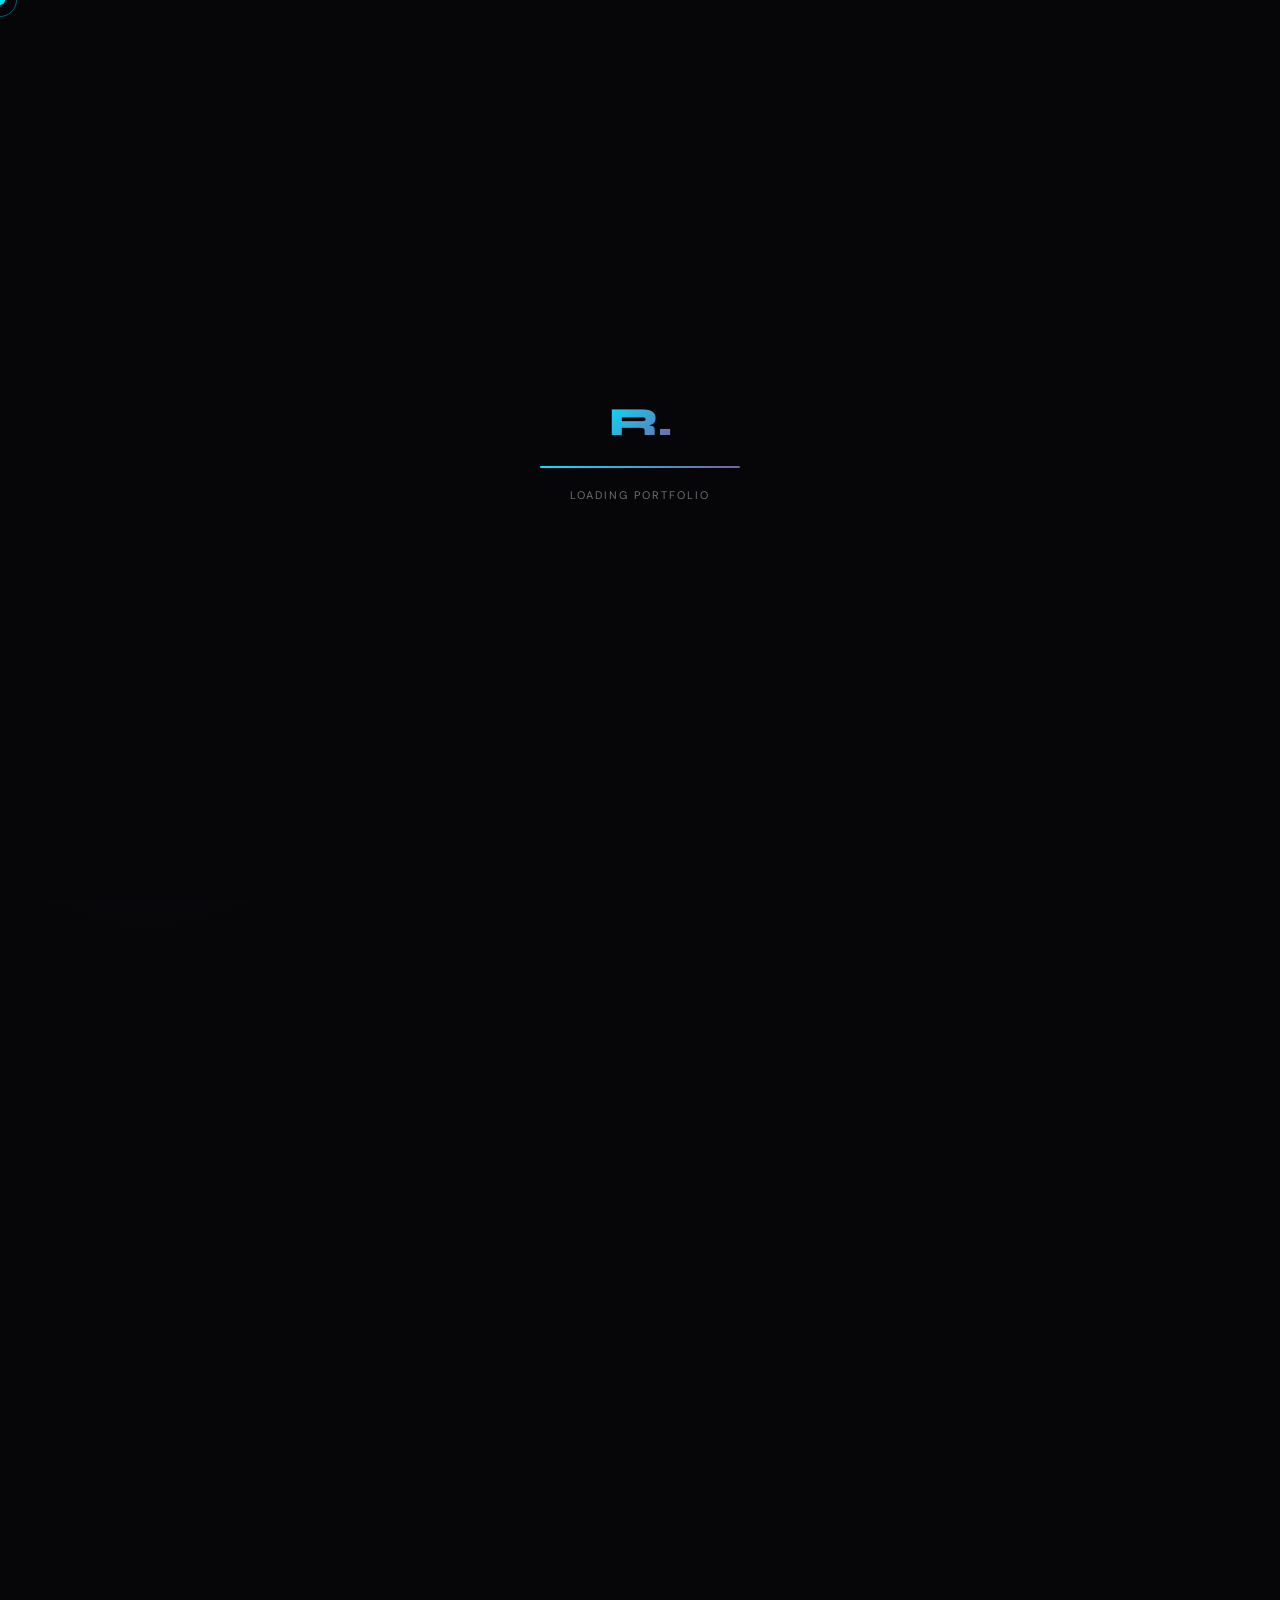
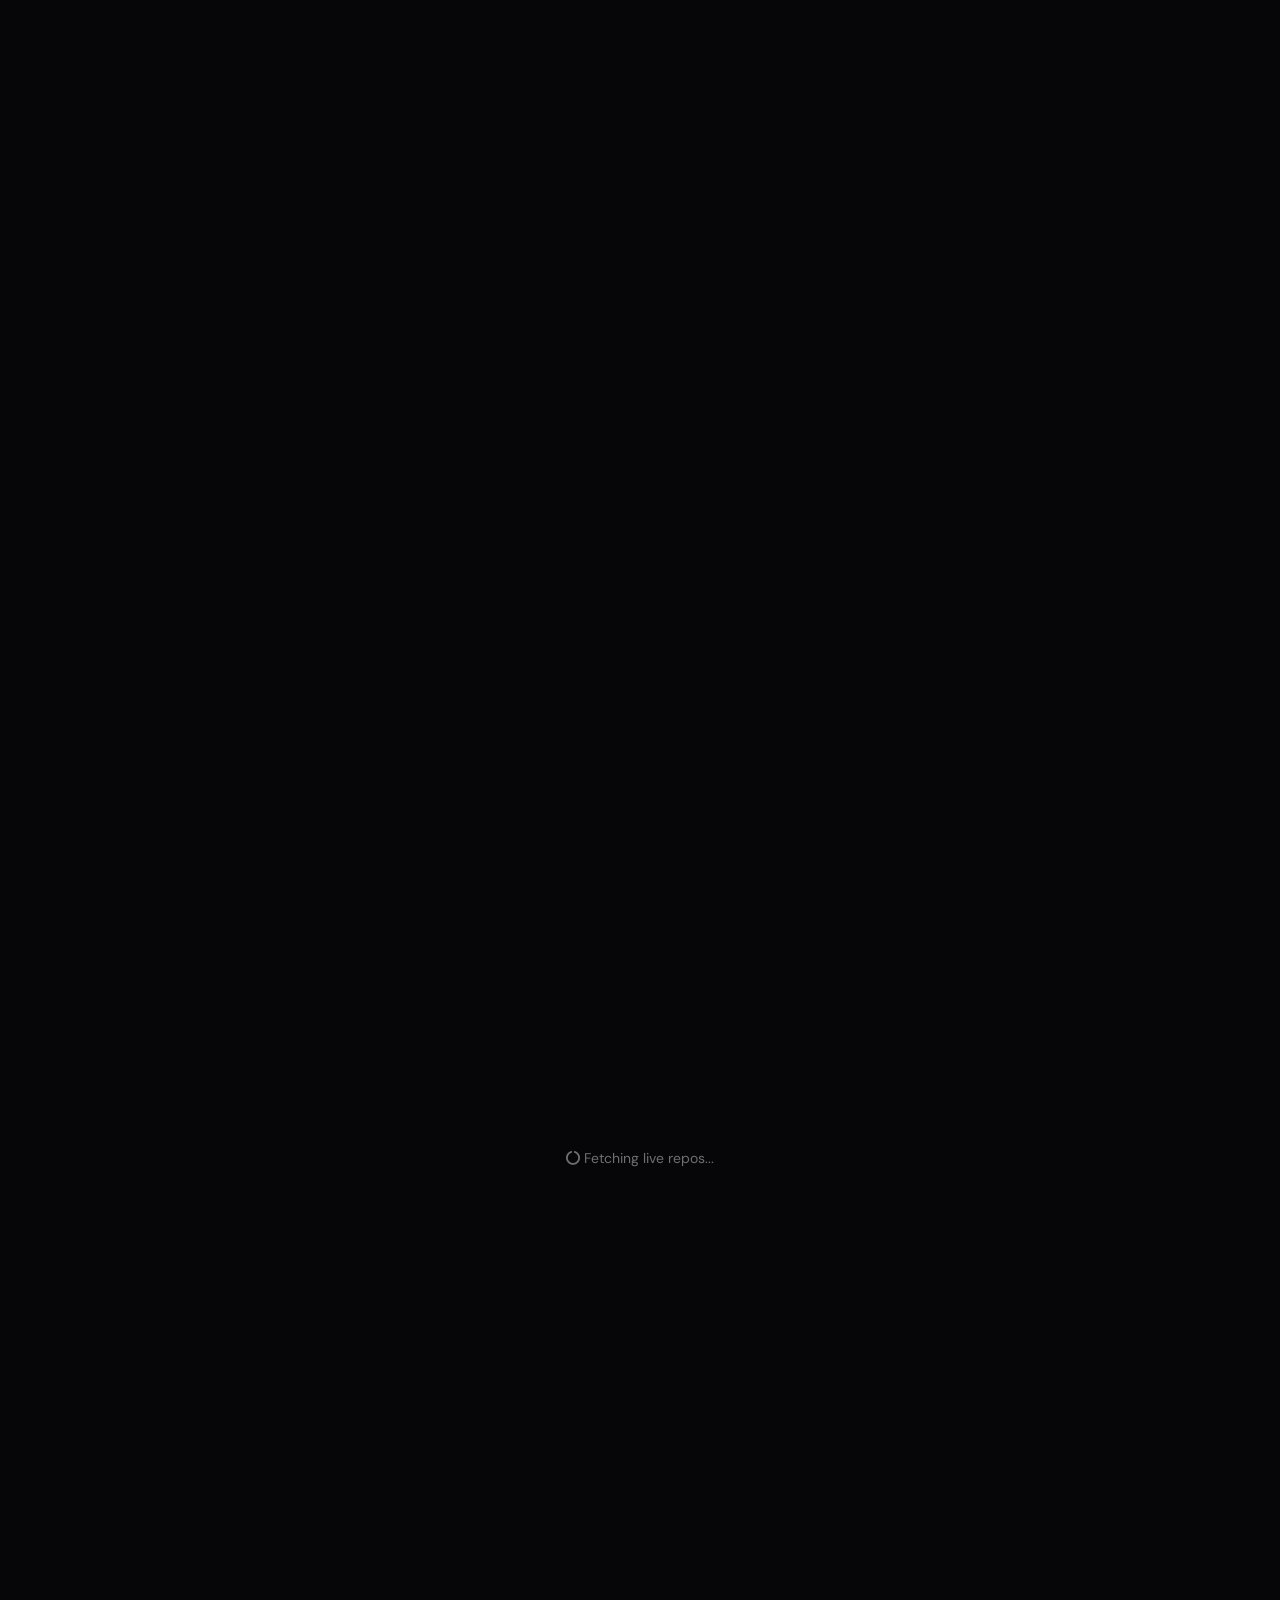
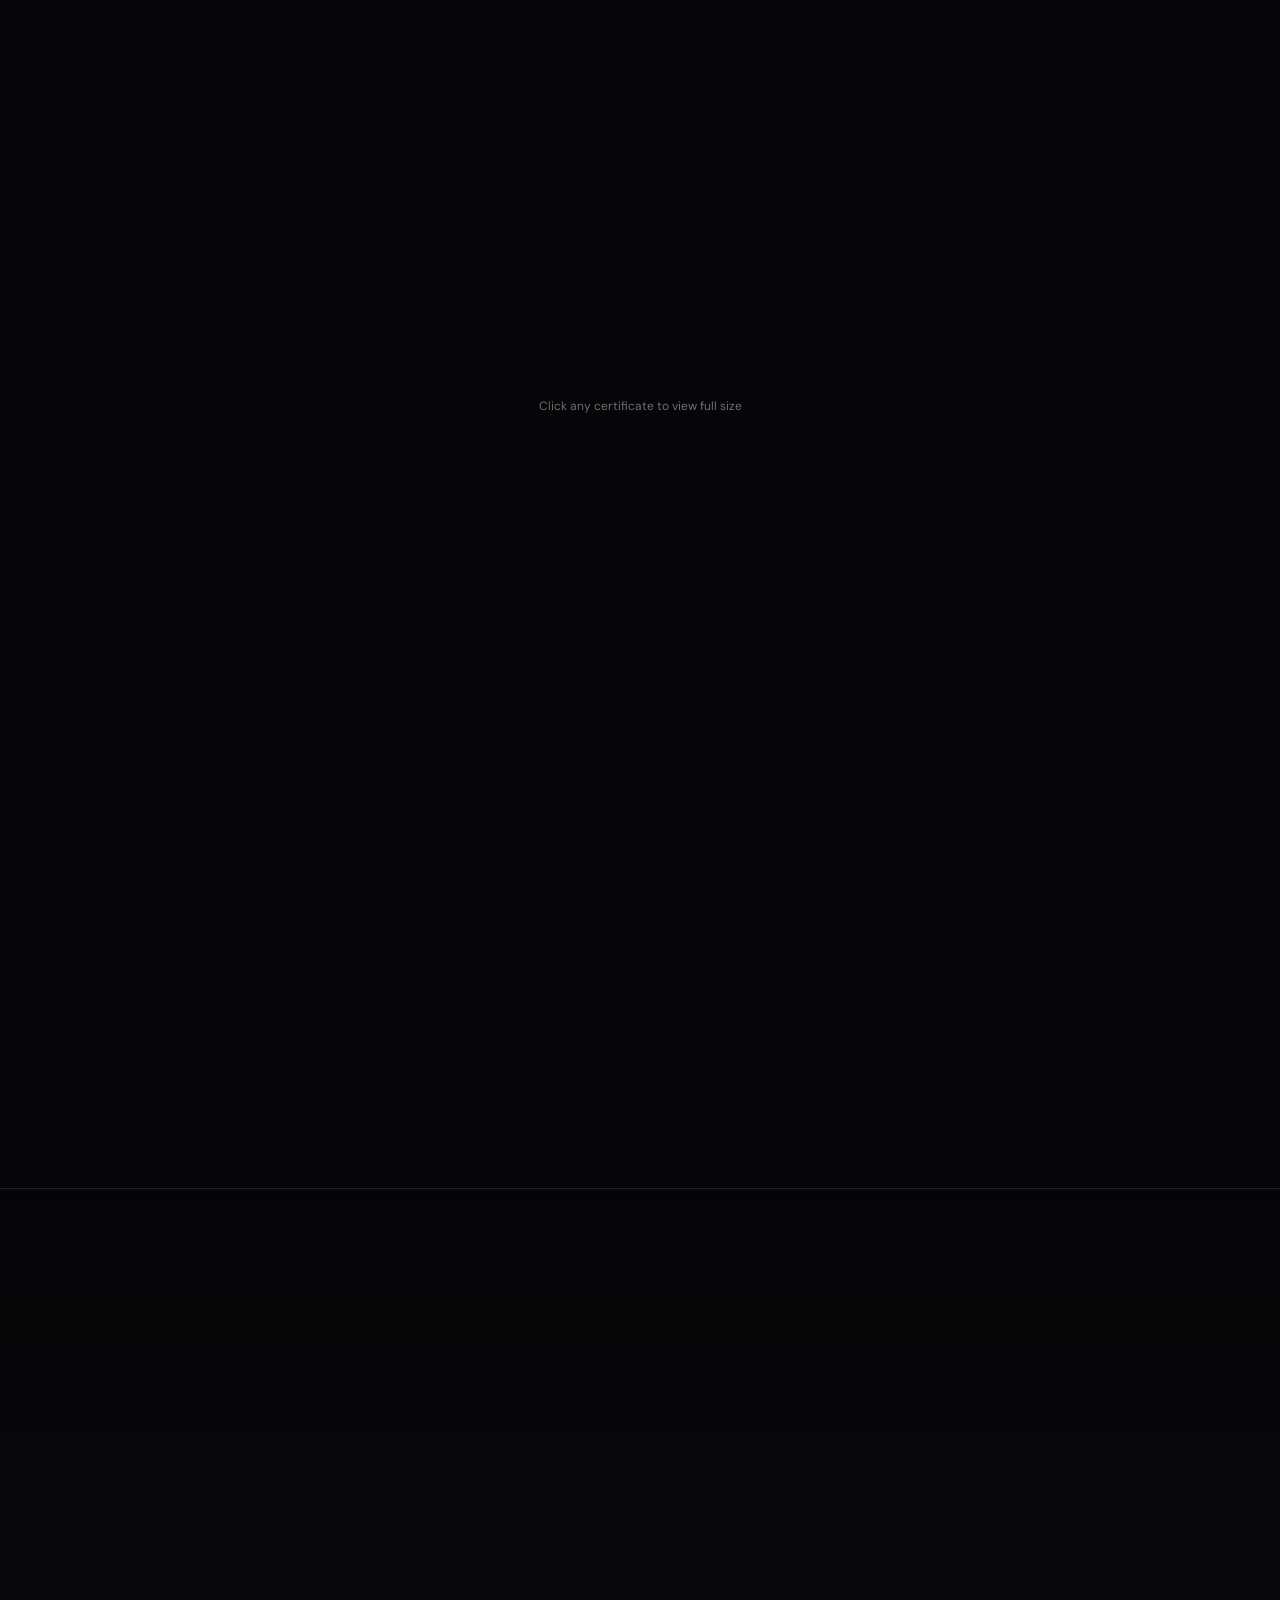
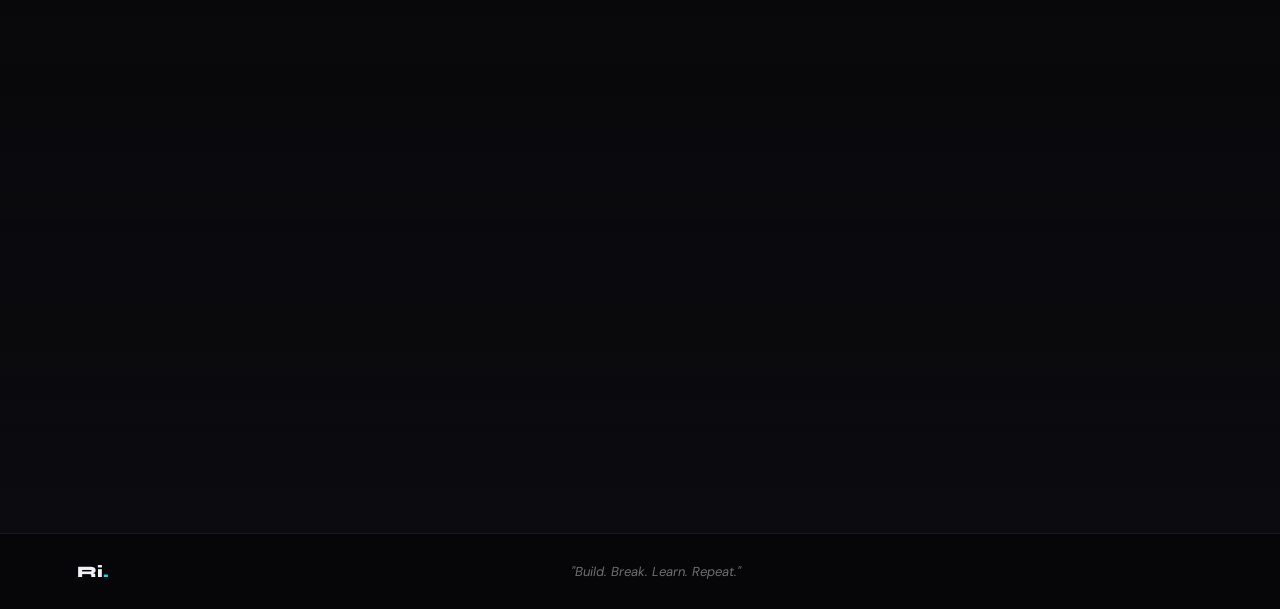
==== commit 62e58cce: "Update project section titles and details" ====
--- a/index.html
+++ b/index.html
@@ -558,7 +558,7 @@
 ============================================================ -->
 <section id="projects">
   <div class="reveal"><span class="section-tag">— What I've Built</span></div>
-  <h2 class="section-title reveal rd1">Web <span>Projects</span></h2>
+  <h2 class="section-title reveal rd1">My <span>Projects</span></h2>
   <div class="filter-tabs reveal rd2" id="proj-tabs"></div>
   <div class="projects-grid" id="projects-grid"></div>
 </section>
@@ -888,13 +888,18 @@
             onerror="this.style.minHeight='160px';this.style.background='var(--bg2)'">
        <div class="card-body">
          ${p.featured ? '<div class="featured-badge"><i class="fas fa-star"></i> Featured Project</div>' : ''}
-         <div class="card-title">${p.title}</div>
+         <div class="card-title">
+  ${p.category === 'android' ? '<i class="fab fa-android" style="color:#3ddc84;margin-right:8px;"></i>' : ''}
+  ${p.title}
+</div>
          <div class="card-desc">${p.desc}</div>
          <div class="card-tech">${p.tags.map(t => `<span class="tech-pill">${t}</span>`).join('')}</div>
          <div class="card-actions">
            <a class="live-btn" href="${p.live}" target="_blank">
-             <i class="fas fa-arrow-up-right-from-square" style="font-size:10px;margin-right:4px;"></i>Live
-           </a>
+  <i class="${p.category === 'android' ? 'fab fa-github' : 'fas fa-arrow-up-right-from-square'}"
+     style="font-size:10px;margin-right:4px;"></i>
+  ${p.category === 'android' ? 'Repo' : 'Live'}
+</a>
            ${p.repo ? `<a class="repo-btn" href="${p.repo}" target="_blank"><i class="fab fa-github"></i> Code</a>` : ''}
            ${p.video ? `<button class="video-toggle" onclick="toggleVid(this)"><i class="fas fa-play"></i> Demo</button>` : ''}
          </div>
@@ -1094,6 +1099,18 @@
     tags:["Arduino","Web Dev","JavaScript","Robotics","Video Editing","Creative Tech","Guitar"],
     stack:[],
     projects:[
+       {
+  id:"aichat",
+  title:"AI Chat Android",
+  desc:"A modern AI-powered Android chat application built directly on mobile using Android IDE. Features clean UI, smart conversations, and a smooth native app experience.",
+  img:"images/ai-chat-android.png",
+  video:"videos/ai-chat-demo.mp4",
+  live:"https://github.com/riiyansh-singh/AI-Chat-Android",
+  repo:"https://github.com/riiyansh-singh/AI-Chat-Android",
+  category:"android",
+  tags:["Android","Kotlin","AI","Mobile App"],
+  featured:true
+}
       {id:"slice",title:"Slice Frenzy",desc:"Fruit-slicing game built with vanilla JS and Canvas API.",img:"images/slice-frenzy.png",video:"videos/Fruit.mp4",live:"https://riiyansh-singh.github.io/slice-frenzy/",repo:"https://github.com/riiyansh-singh/slice-frenzy",category:"web",tags:["JavaScript","Canvas"],featured:false},
       {id:"turf",title:"Turf Tournament",desc:"Sports tournament website UI.",img:"images/turf-project.png",video:"videos/turf-demo.mp4",live:"https://onlineprojects-ui.github.io/The-Turf-Tournament-/index.html",repo:"",category:"web",tags:["HTML","CSS","JS"],featured:false},
       {id:"funhub",title:"FunHub",desc:"Creative web UI experiments.",img:"images/funhub-project.png",video:"videos/funhub-demo.mp4",live:"https://riiyansh-singh.github.io/FunHub/",repo:"",category:"web",tags:["HTML","CSS","JS"],featured:true}
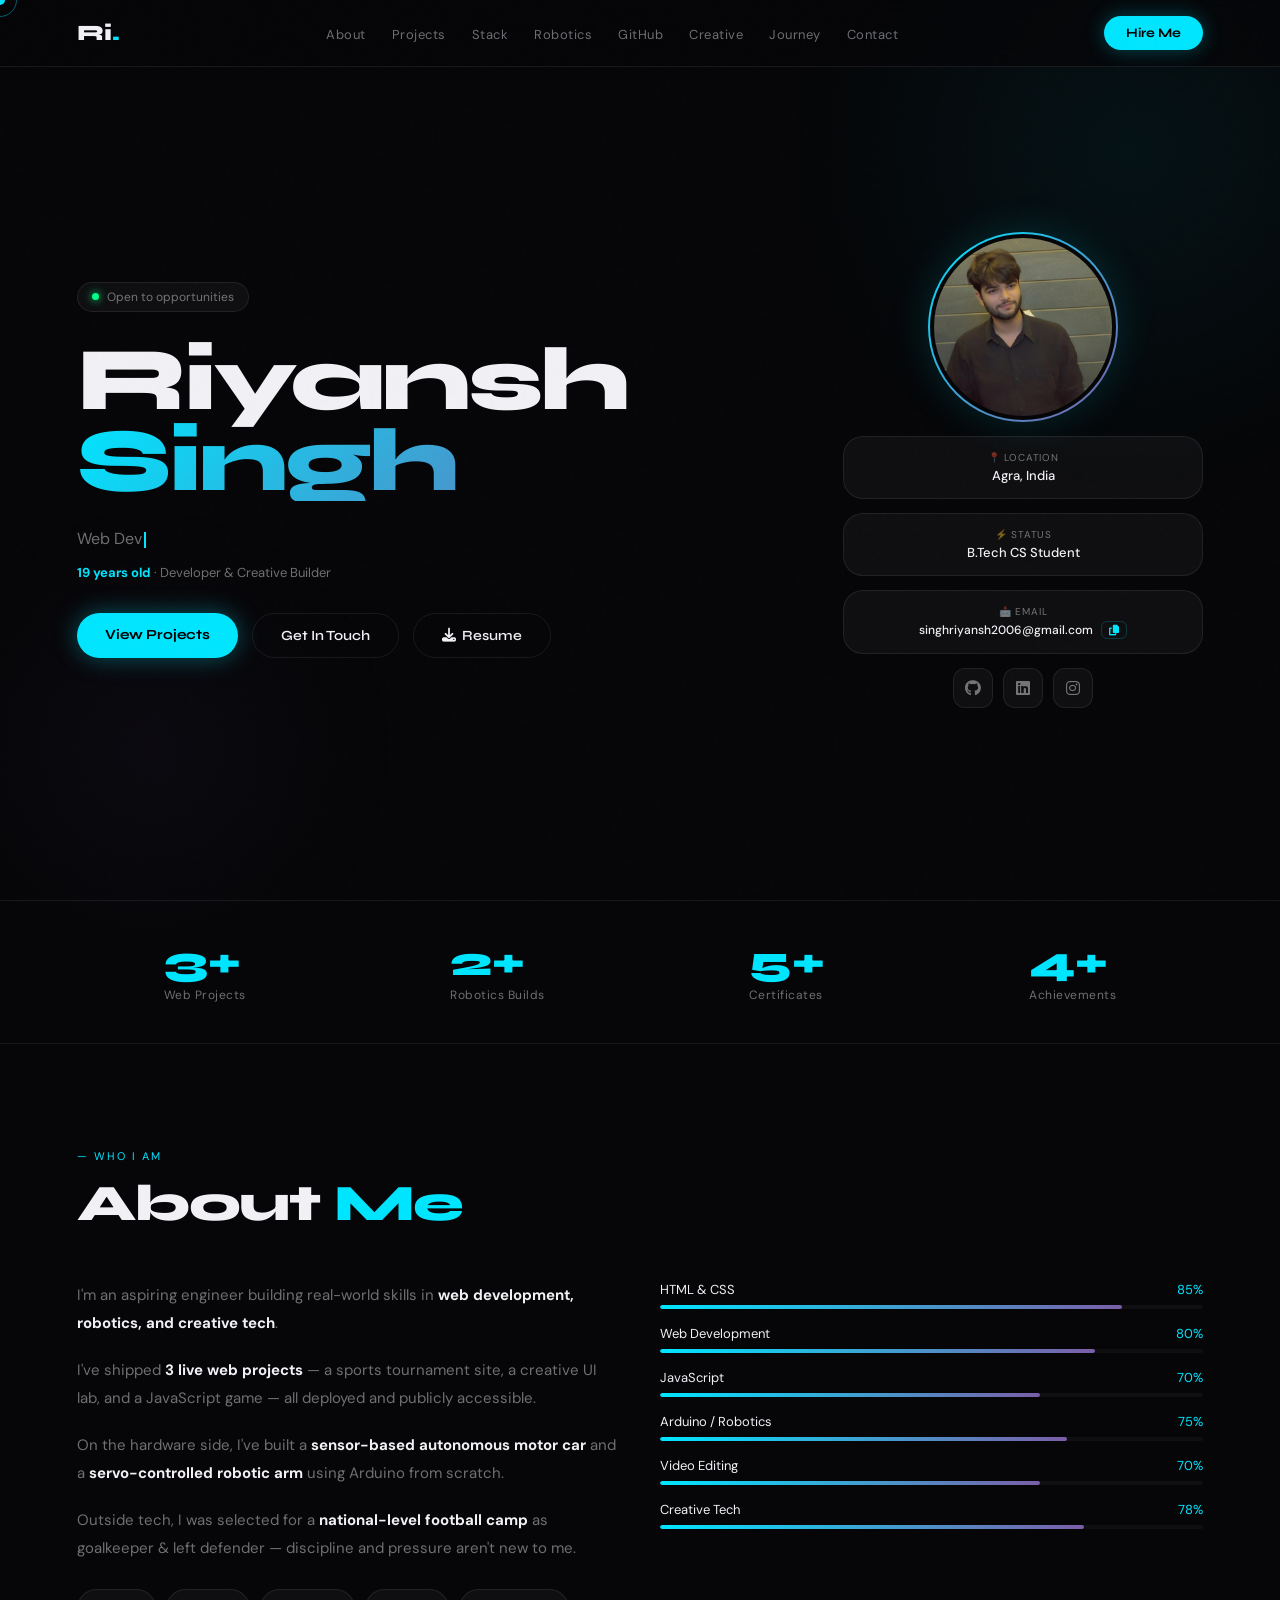
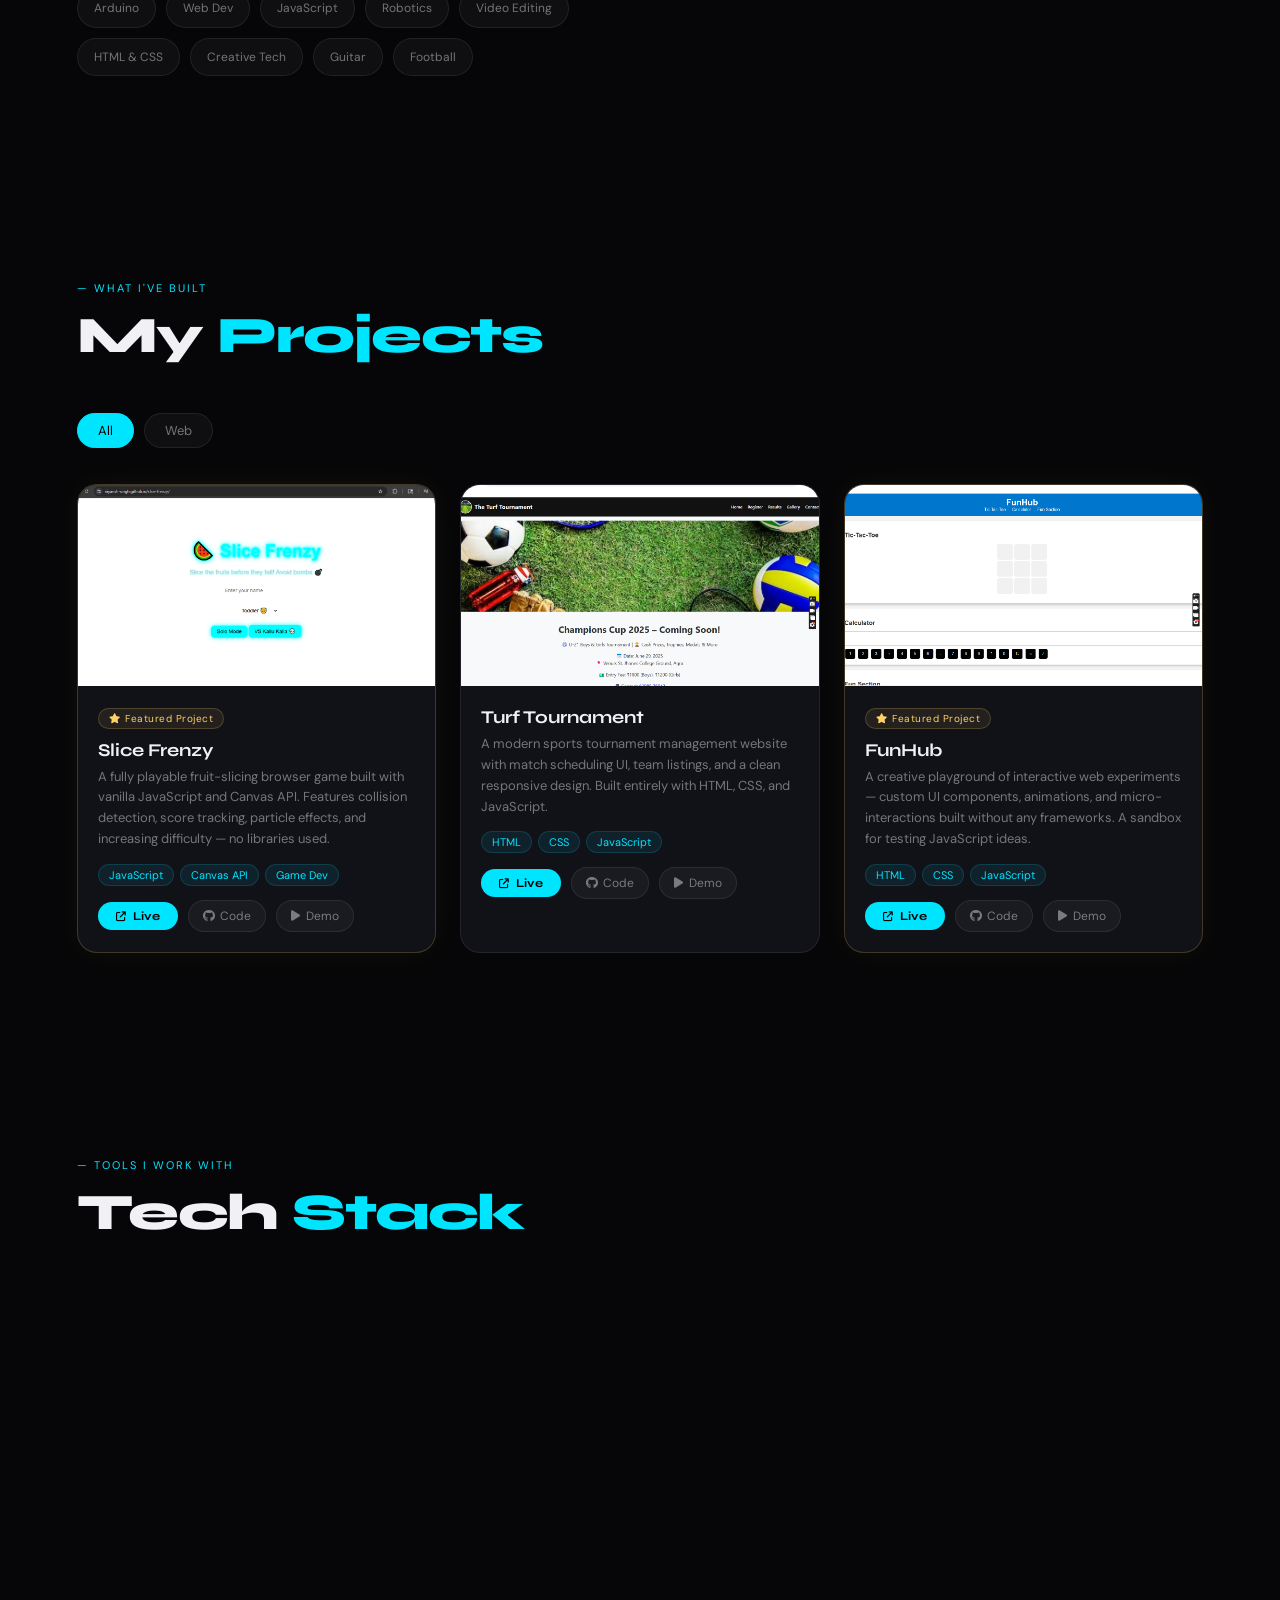
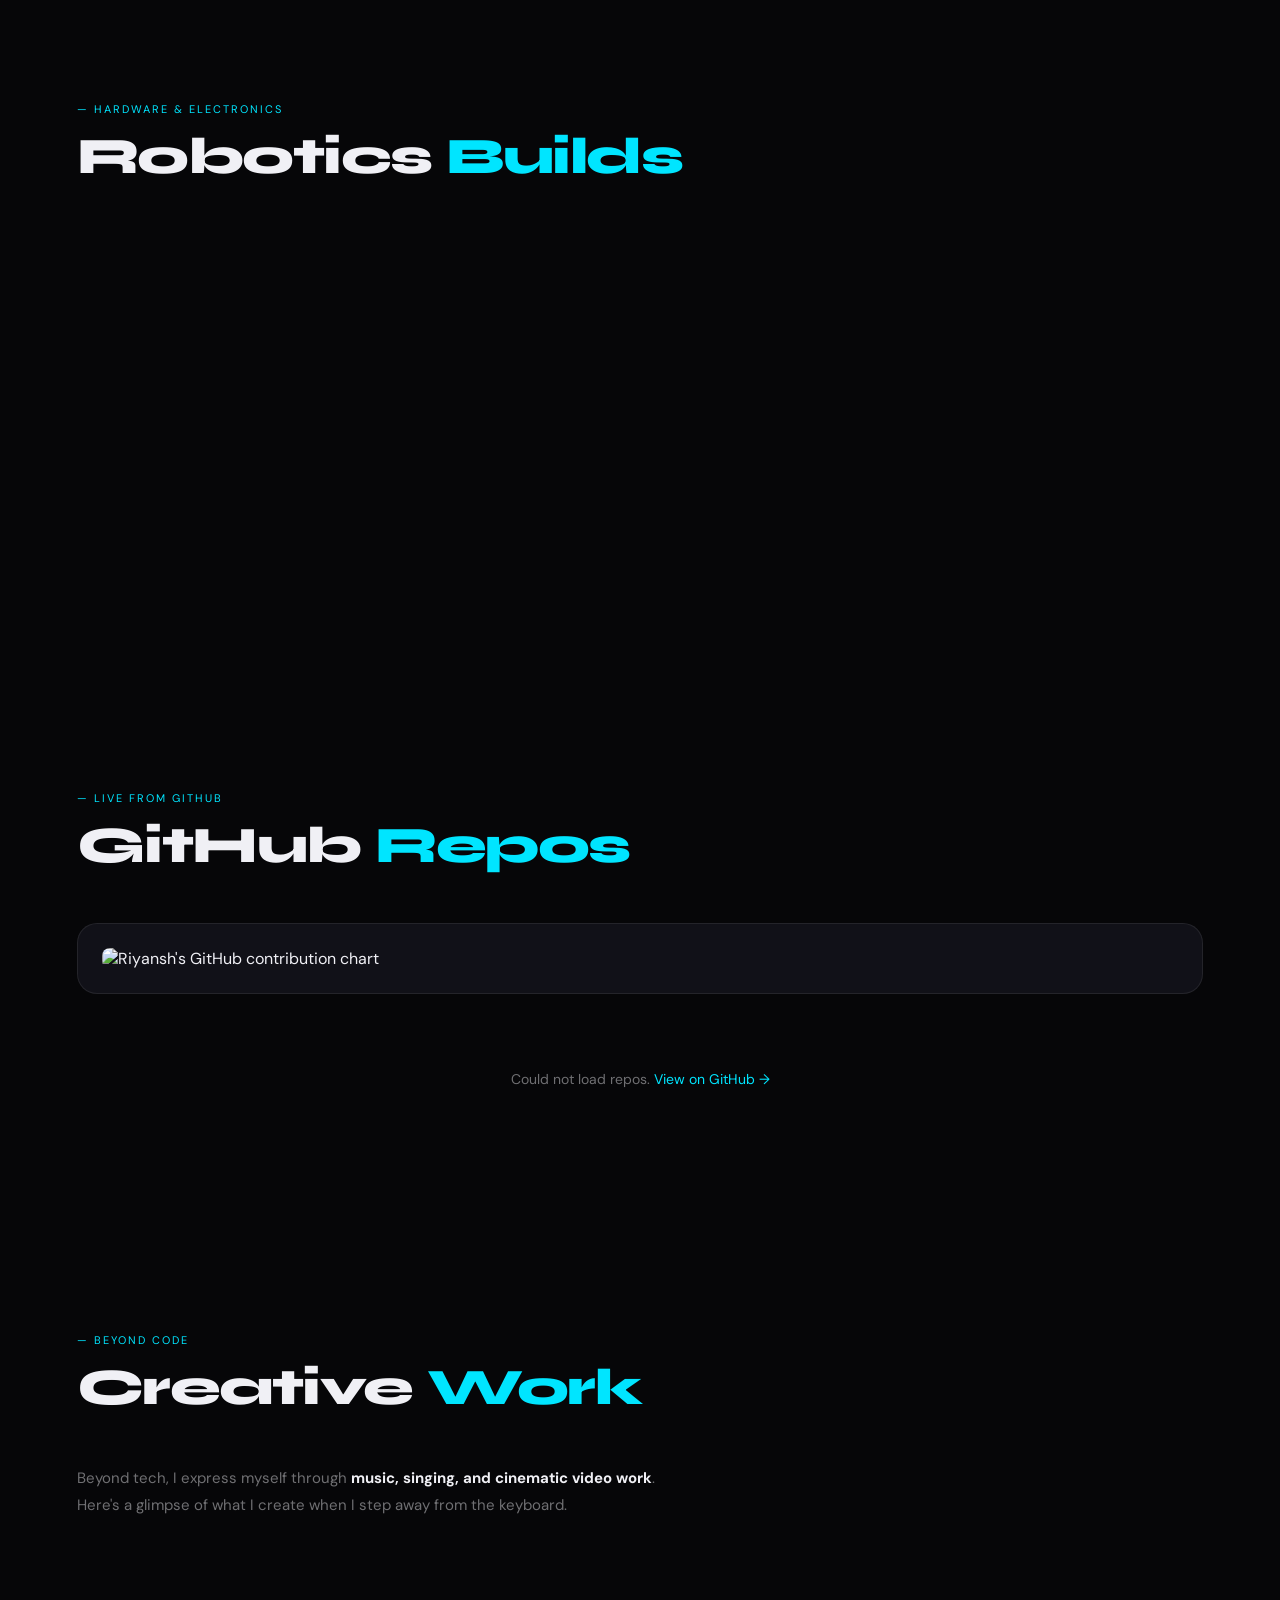
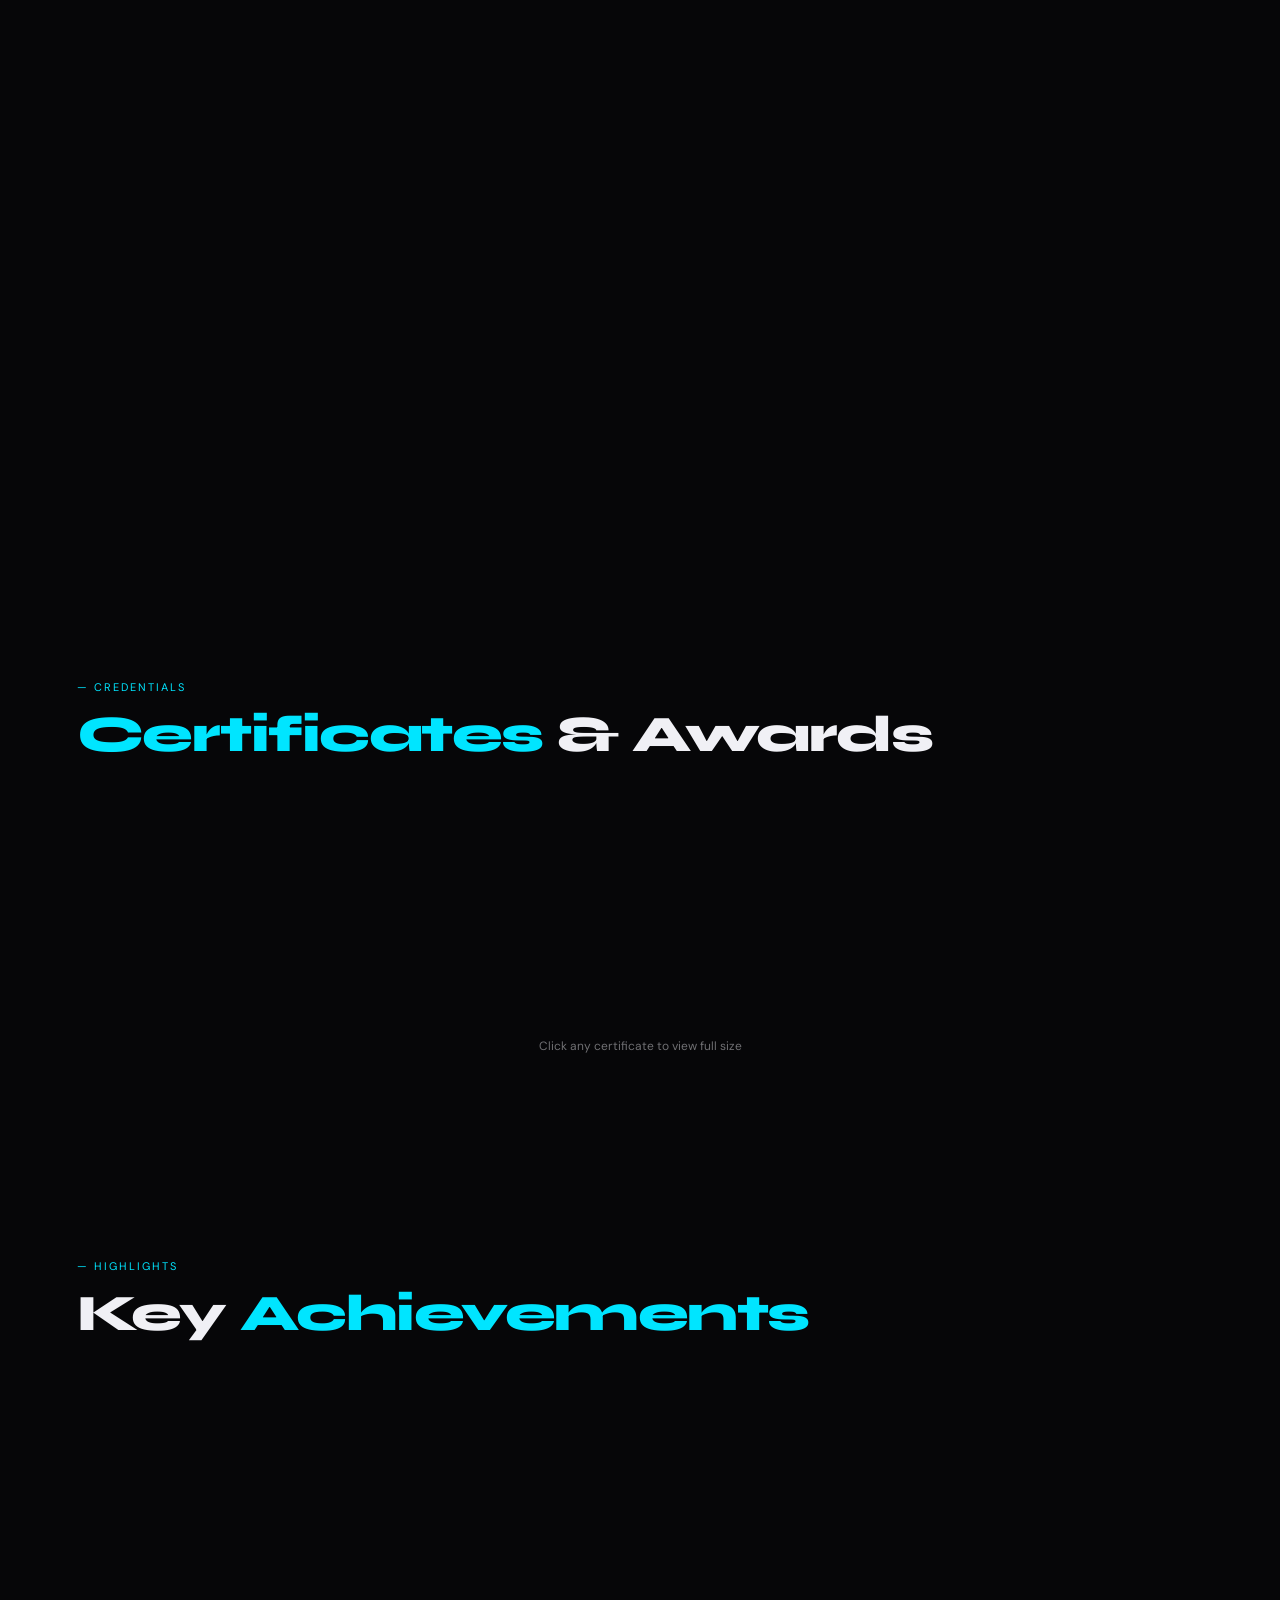
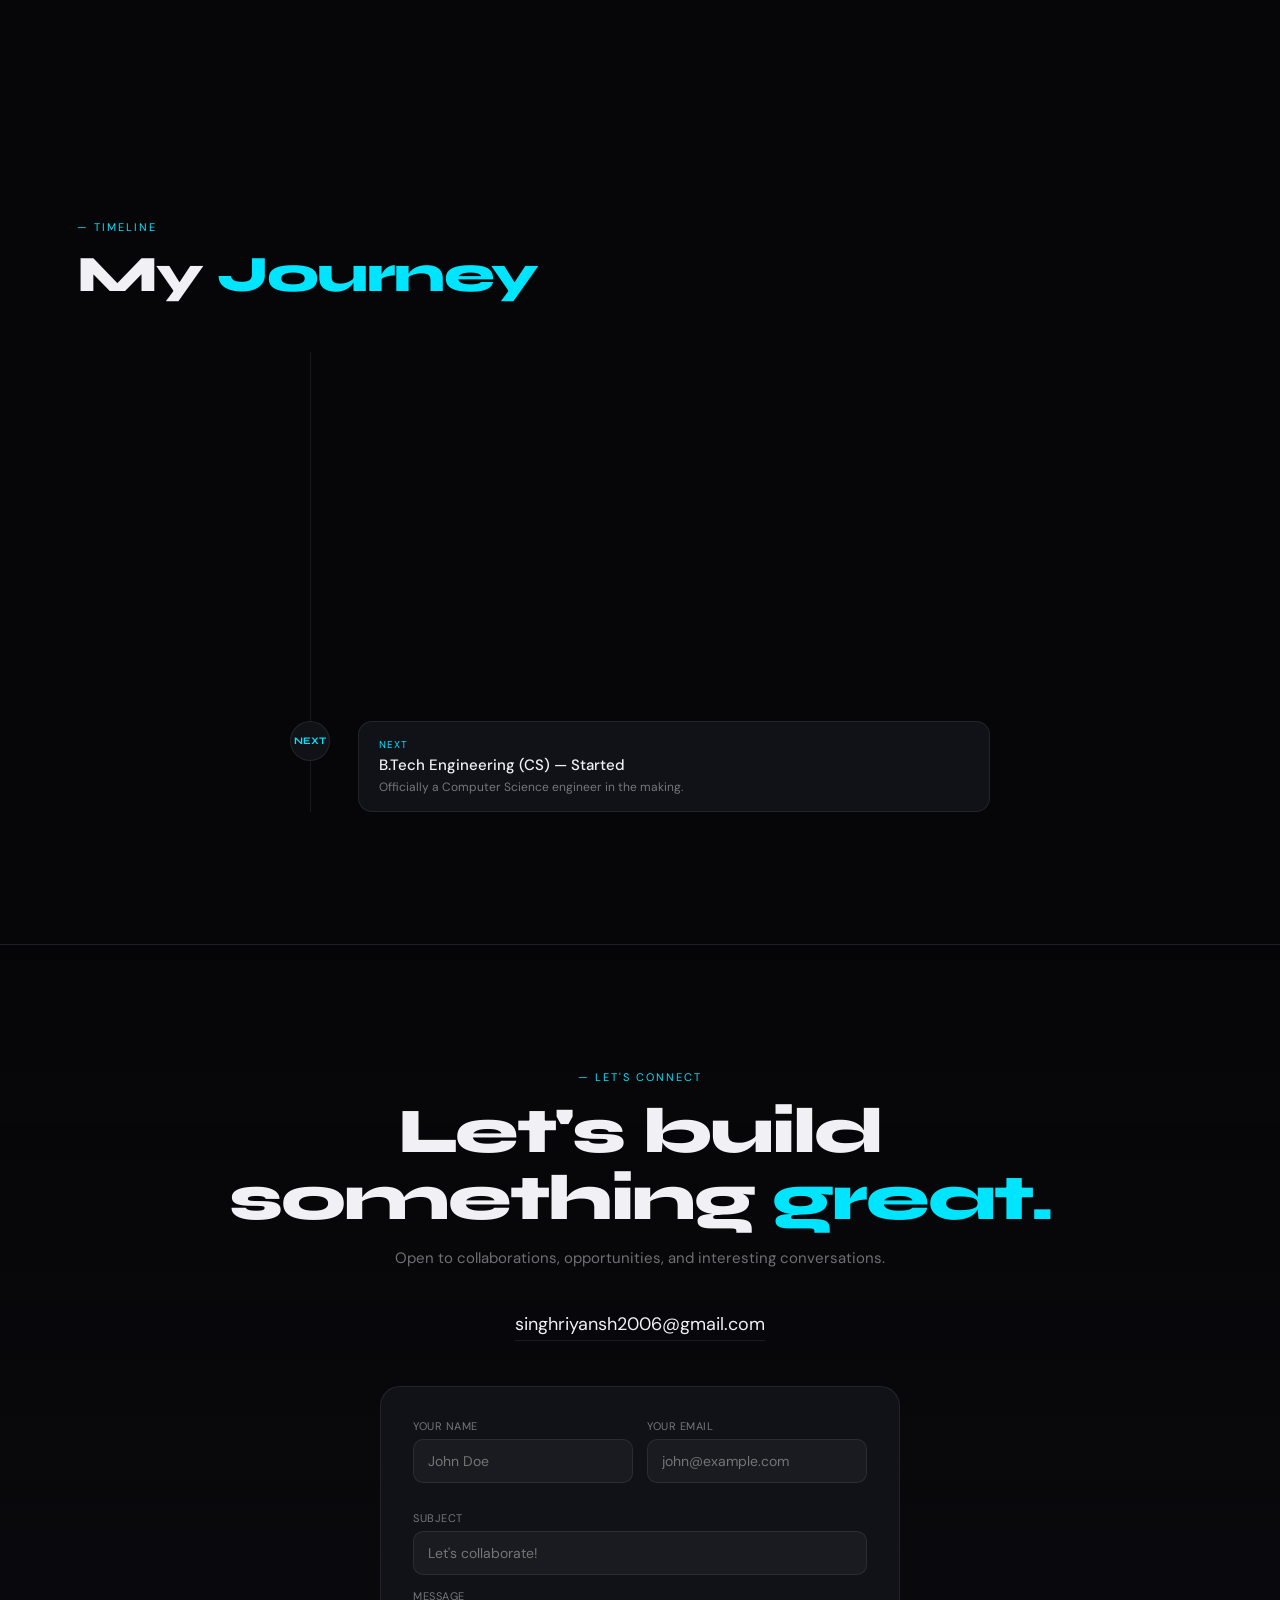
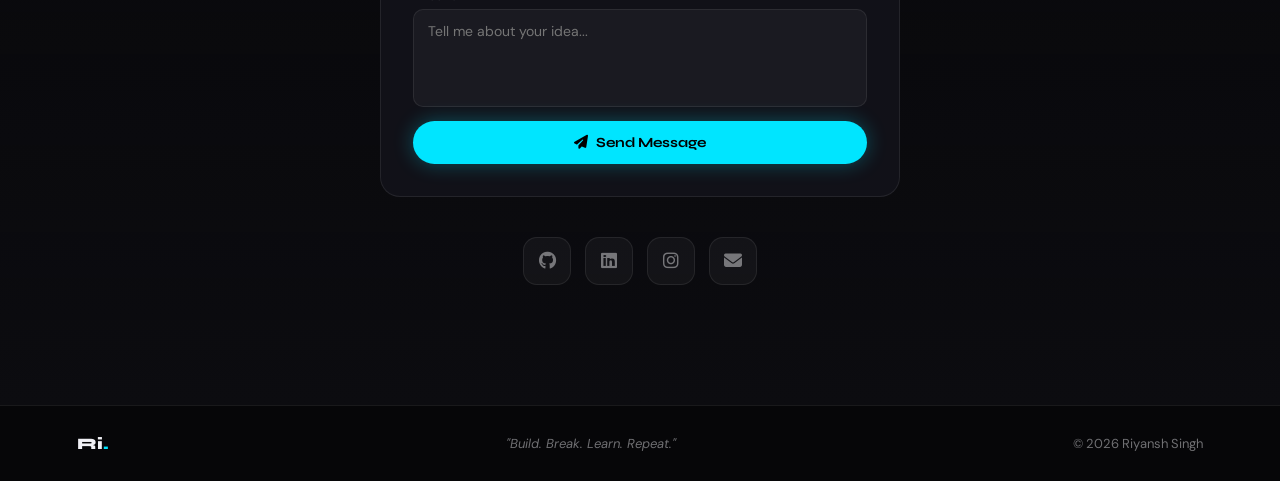
==== commit 9cb03536: "Update project entries in index.html" ====
--- a/index.html
+++ b/index.html
@@ -1110,7 +1110,7 @@
   category:"android",
   tags:["Android","Kotlin","AI","Mobile App"],
   featured:true
-}
+},
       {id:"slice",title:"Slice Frenzy",desc:"Fruit-slicing game built with vanilla JS and Canvas API.",img:"images/slice-frenzy.png",video:"videos/Fruit.mp4",live:"https://riiyansh-singh.github.io/slice-frenzy/",repo:"https://github.com/riiyansh-singh/slice-frenzy",category:"web",tags:["JavaScript","Canvas"],featured:false},
       {id:"turf",title:"Turf Tournament",desc:"Sports tournament website UI.",img:"images/turf-project.png",video:"videos/turf-demo.mp4",live:"https://onlineprojects-ui.github.io/The-Turf-Tournament-/index.html",repo:"",category:"web",tags:["HTML","CSS","JS"],featured:false},
       {id:"funhub",title:"FunHub",desc:"Creative web UI experiments.",img:"images/funhub-project.png",video:"videos/funhub-demo.mp4",live:"https://riiyansh-singh.github.io/FunHub/",repo:"",category:"web",tags:["HTML","CSS","JS"],featured:true}
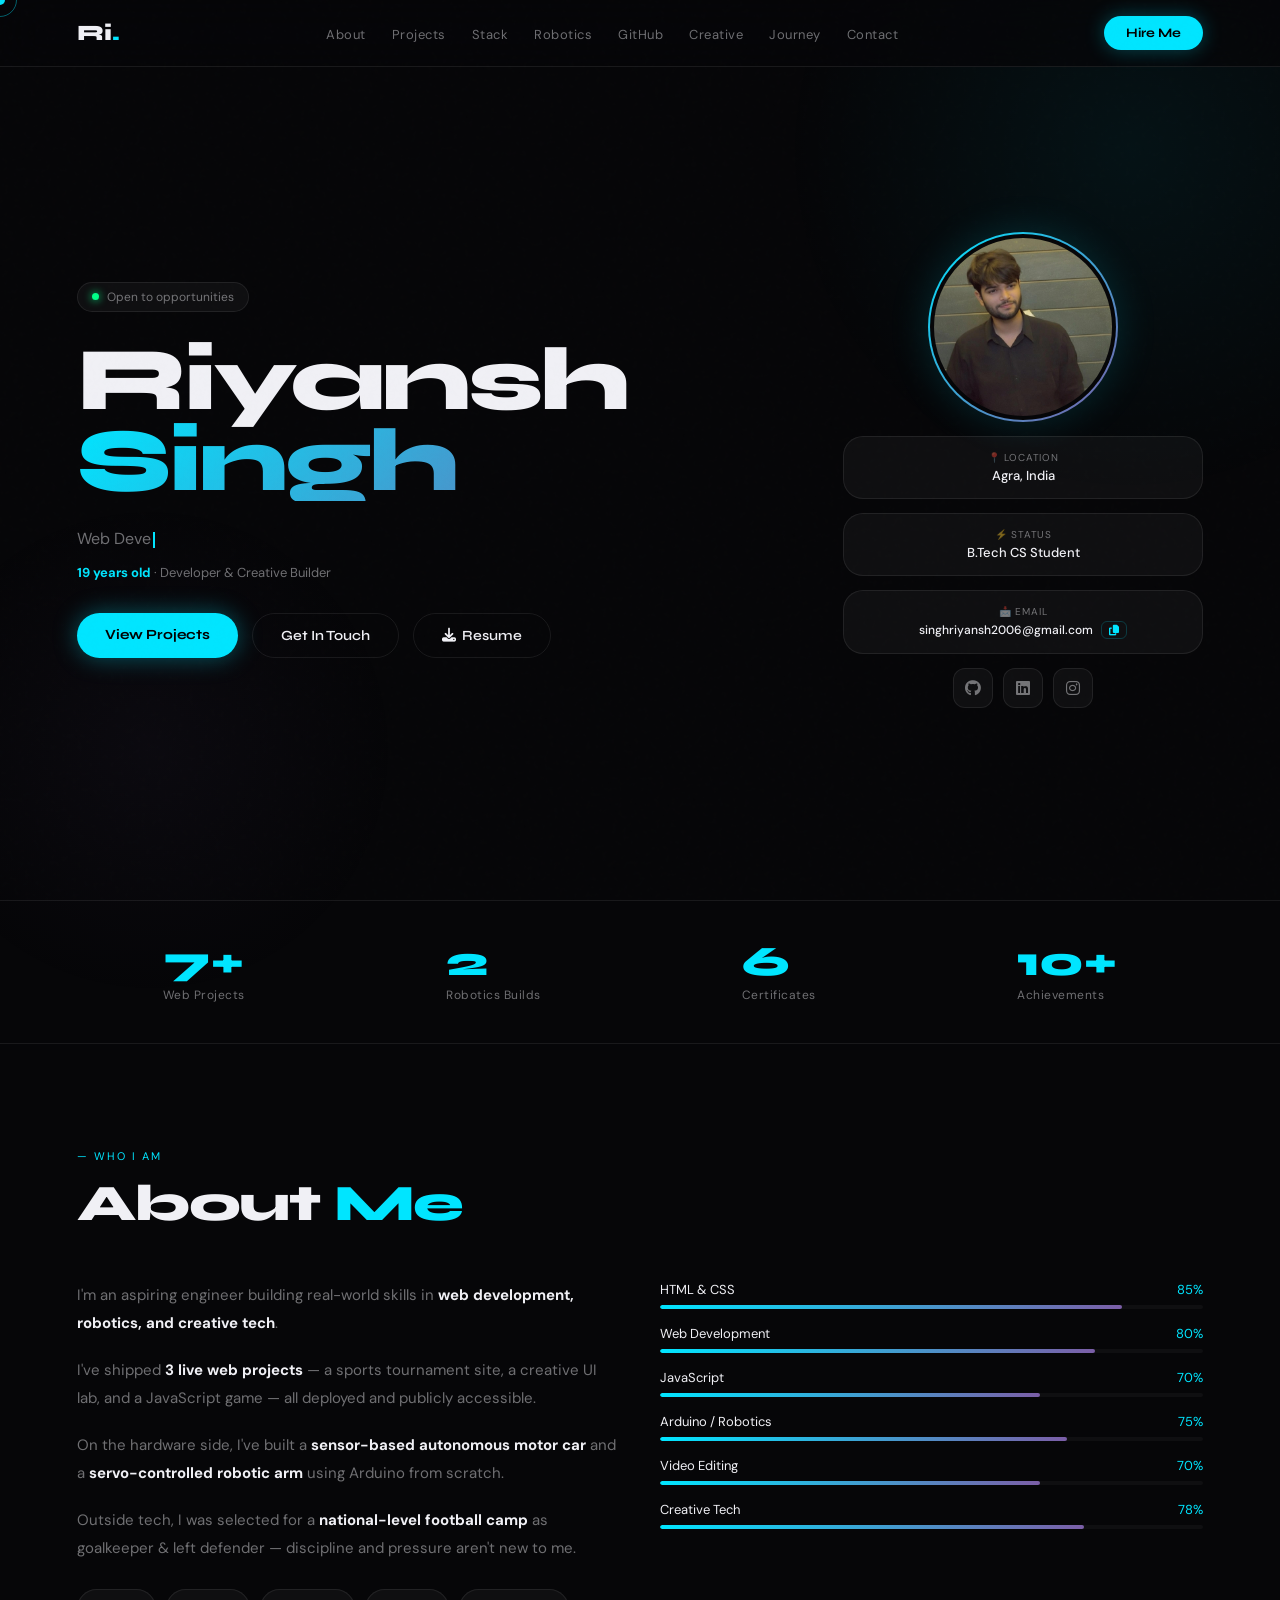
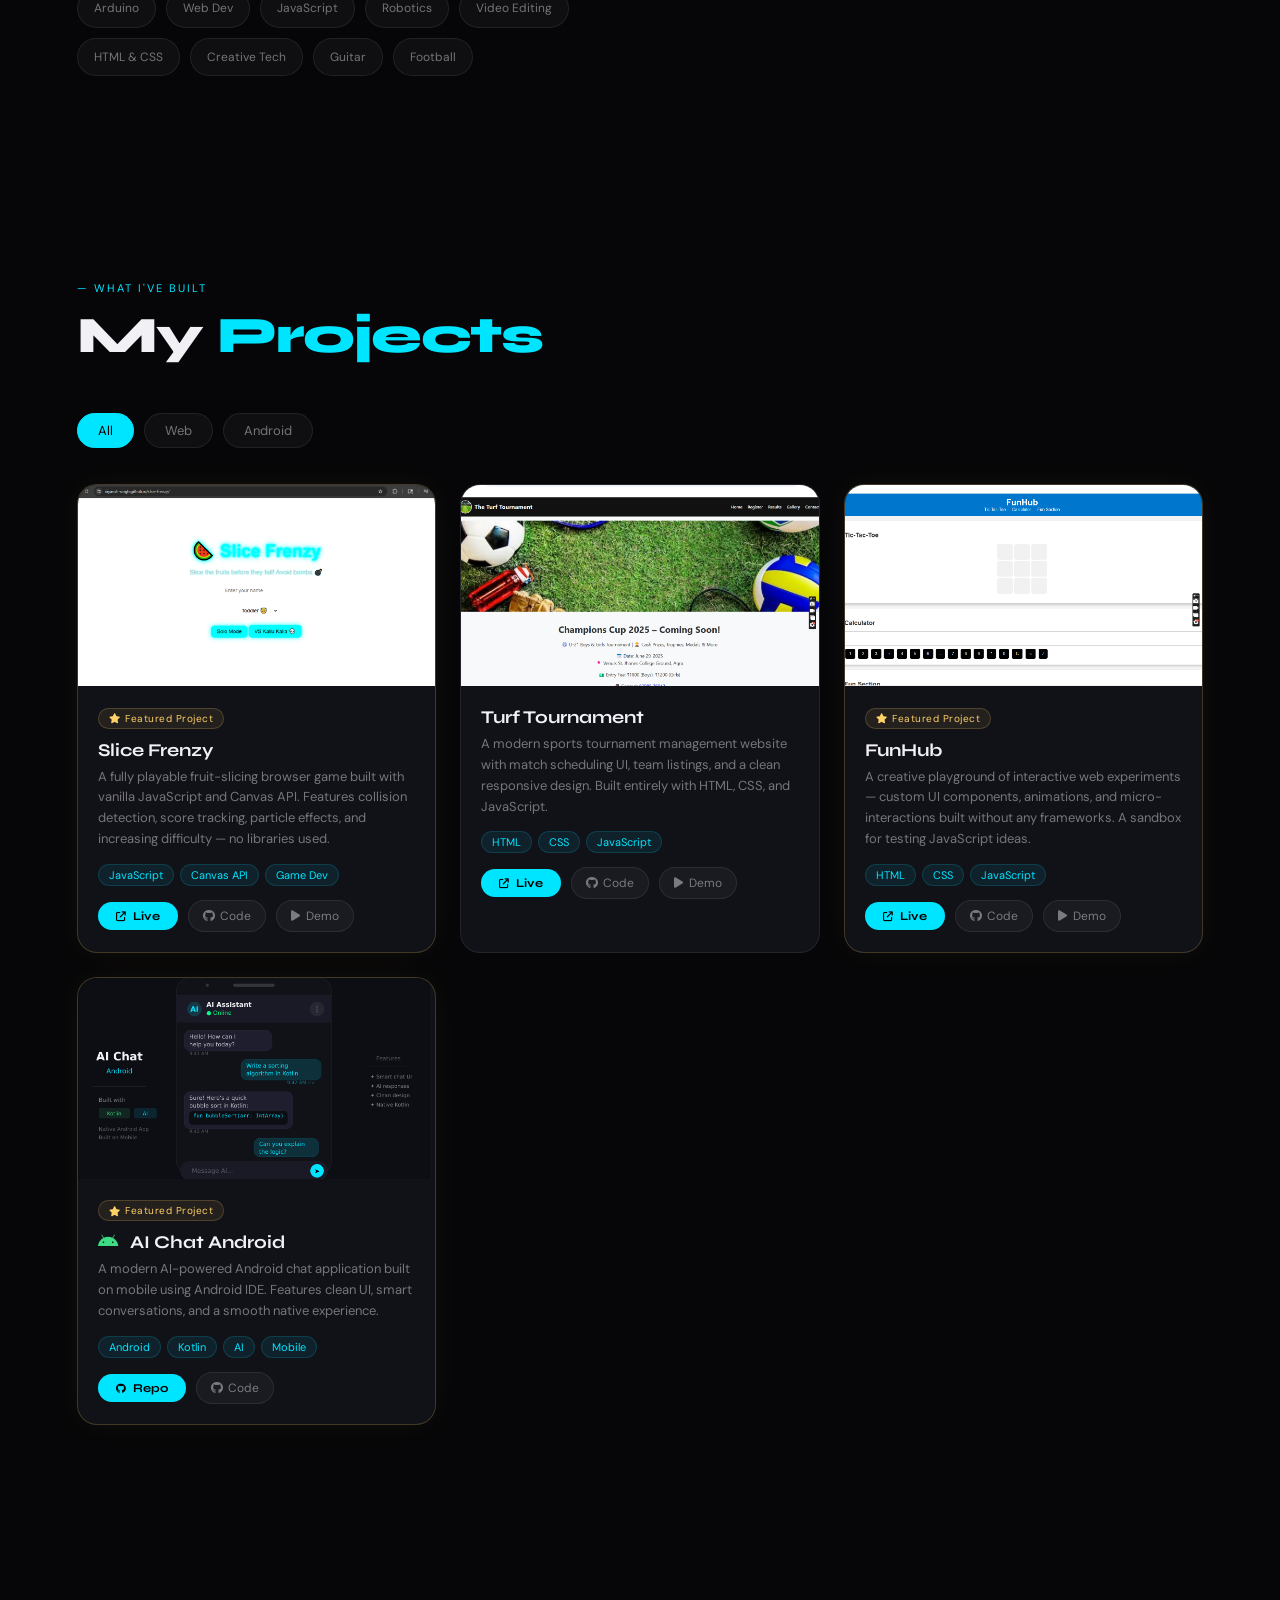
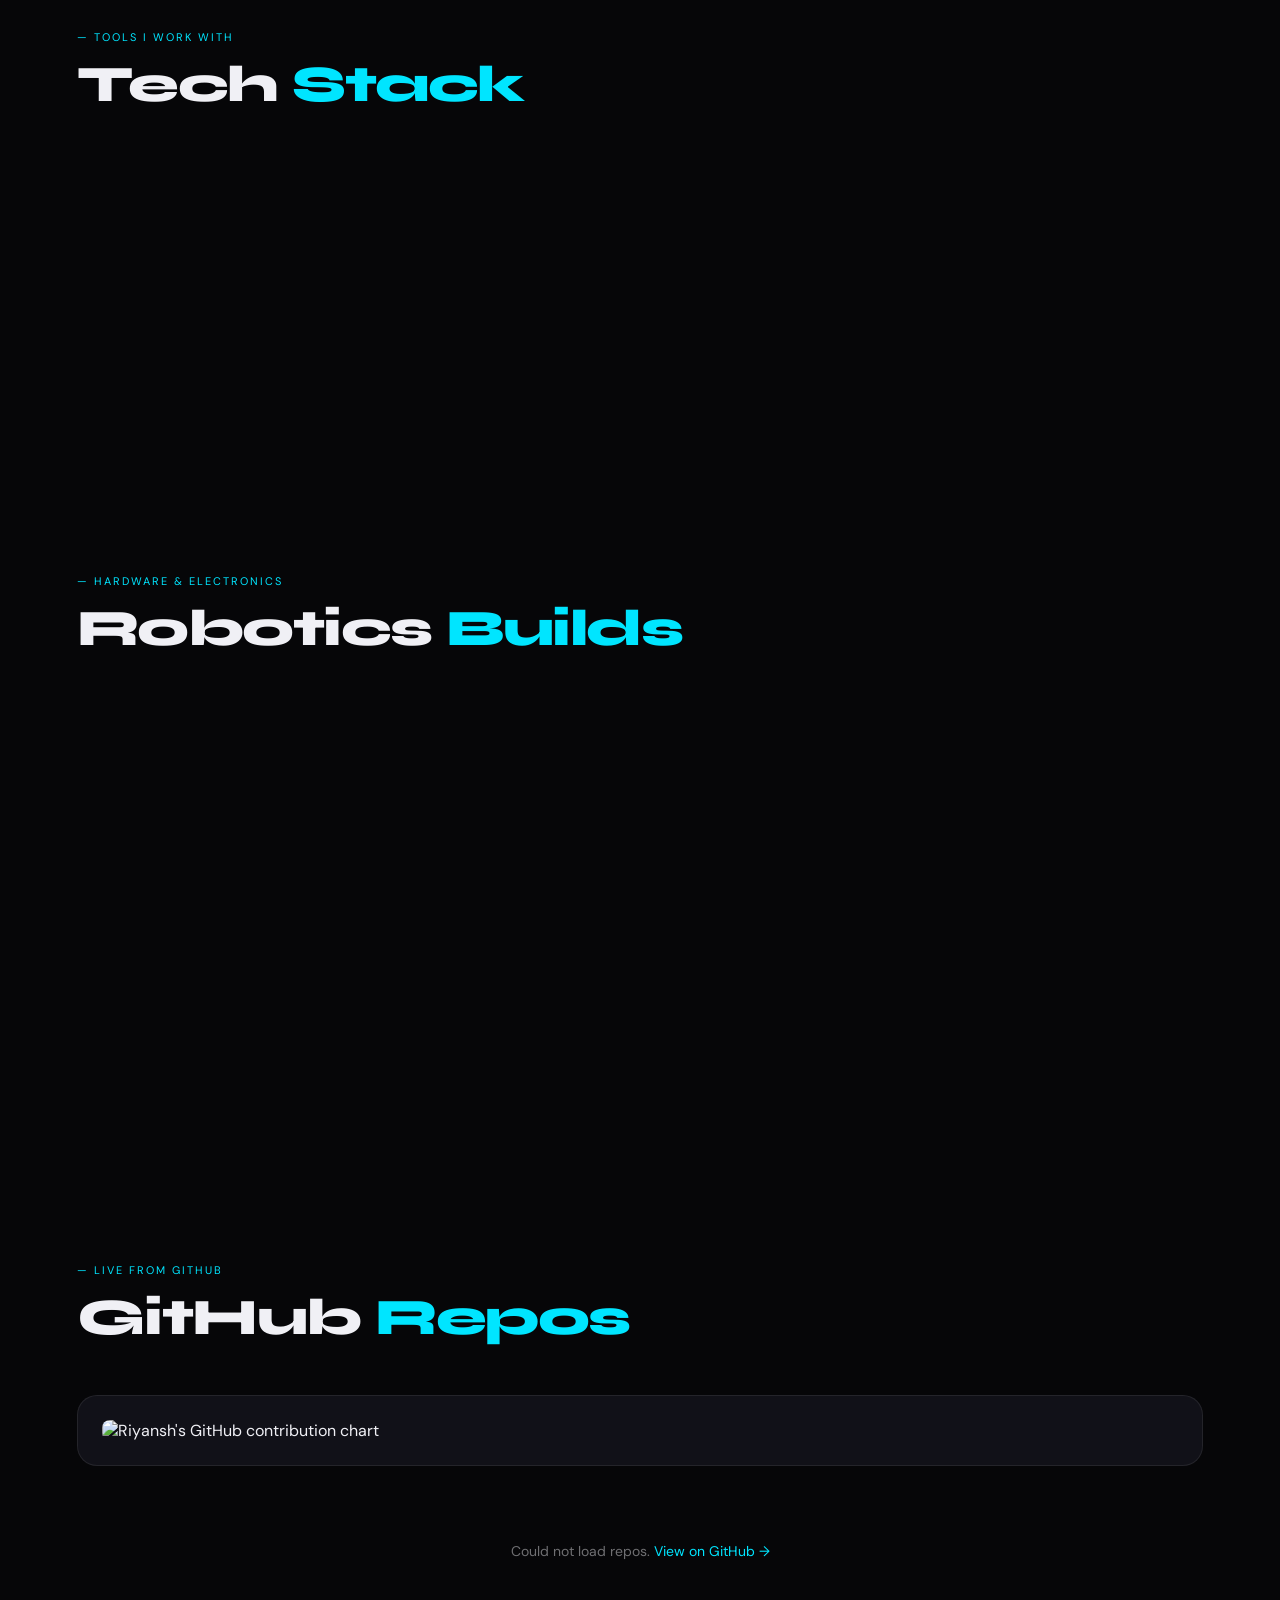
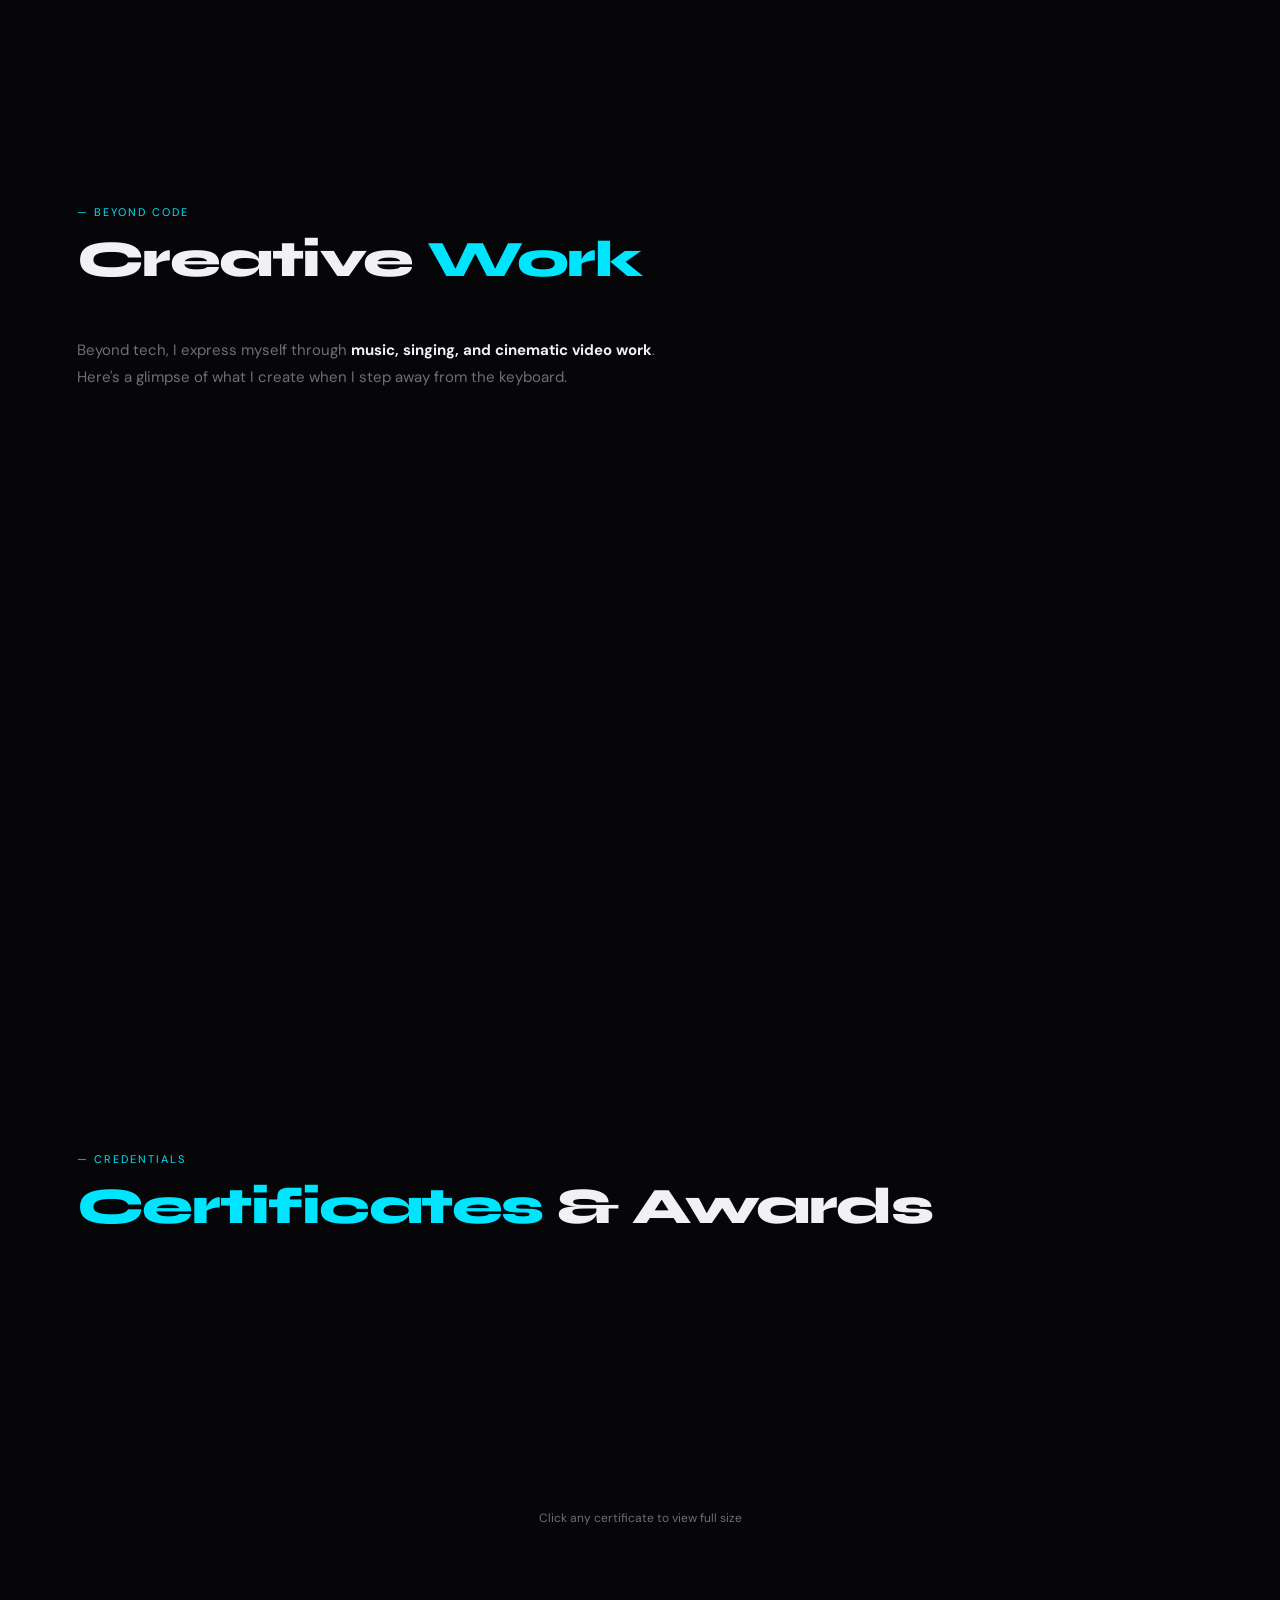
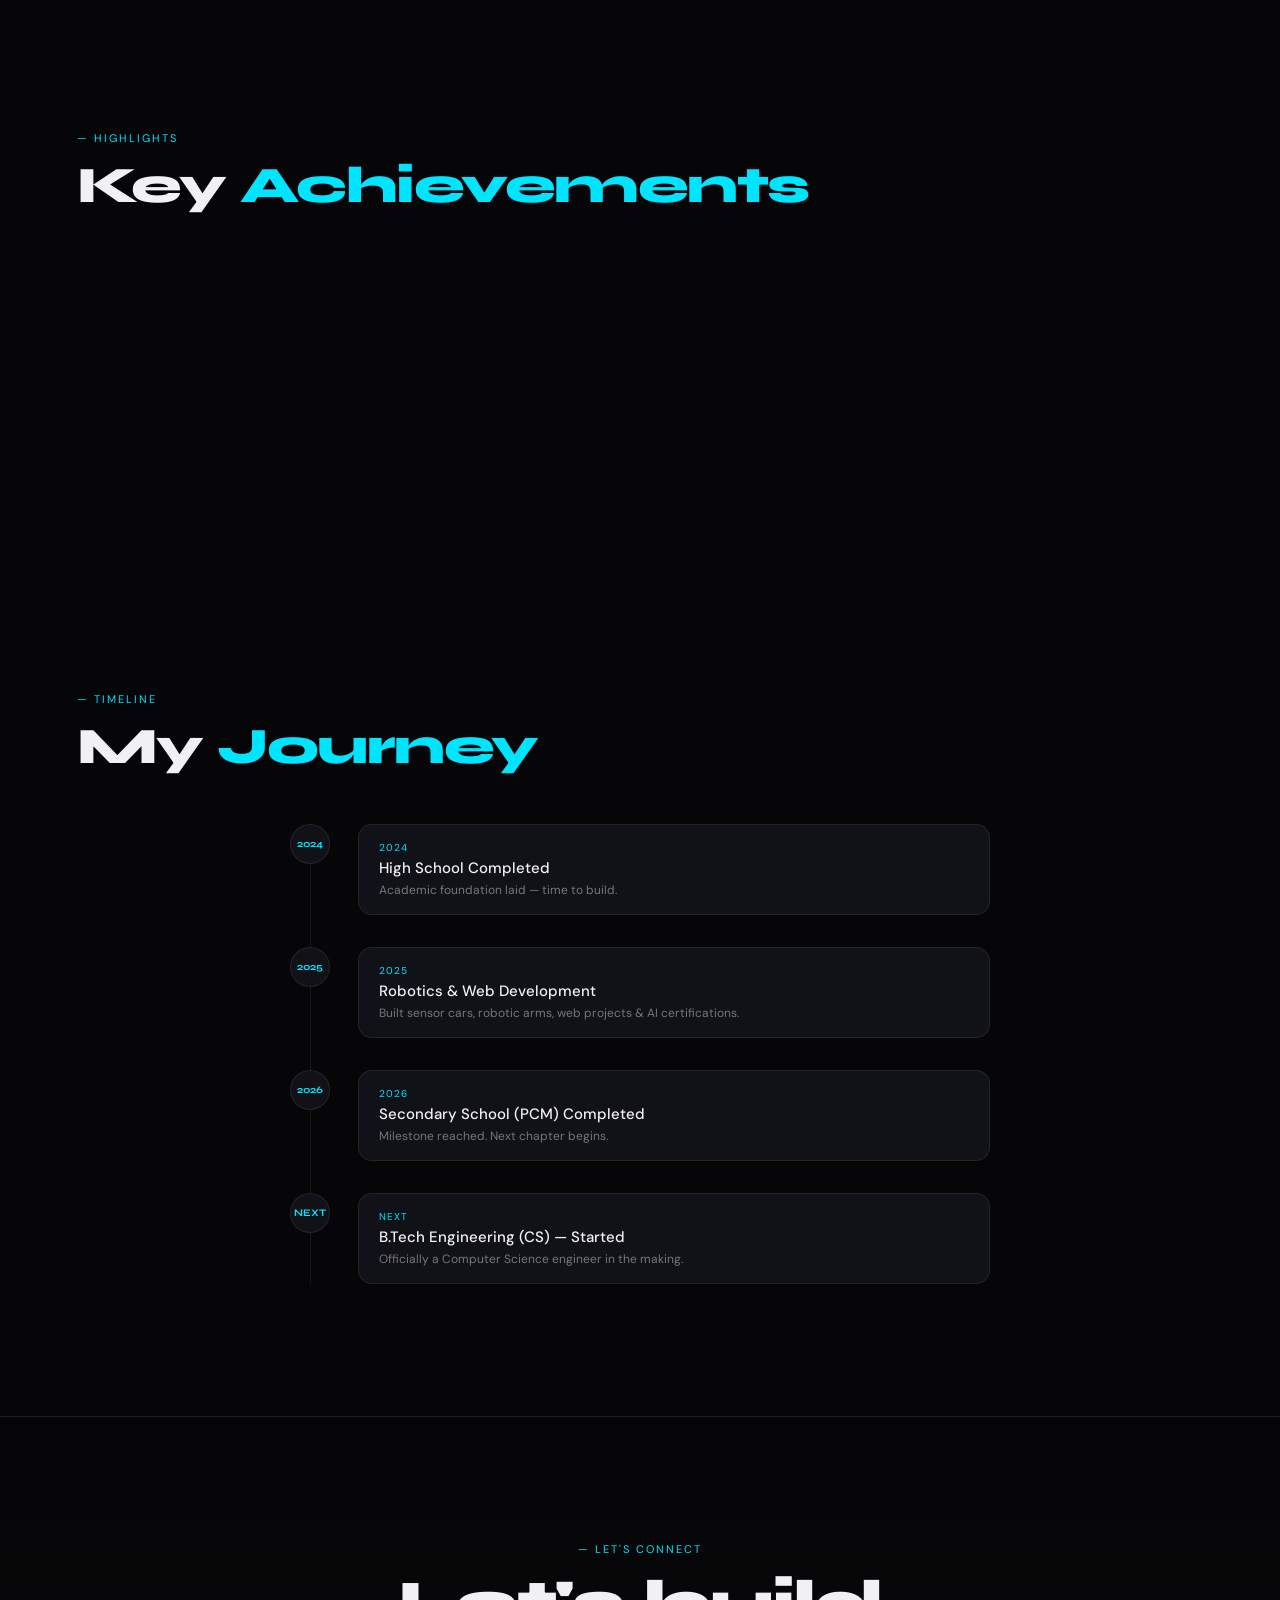
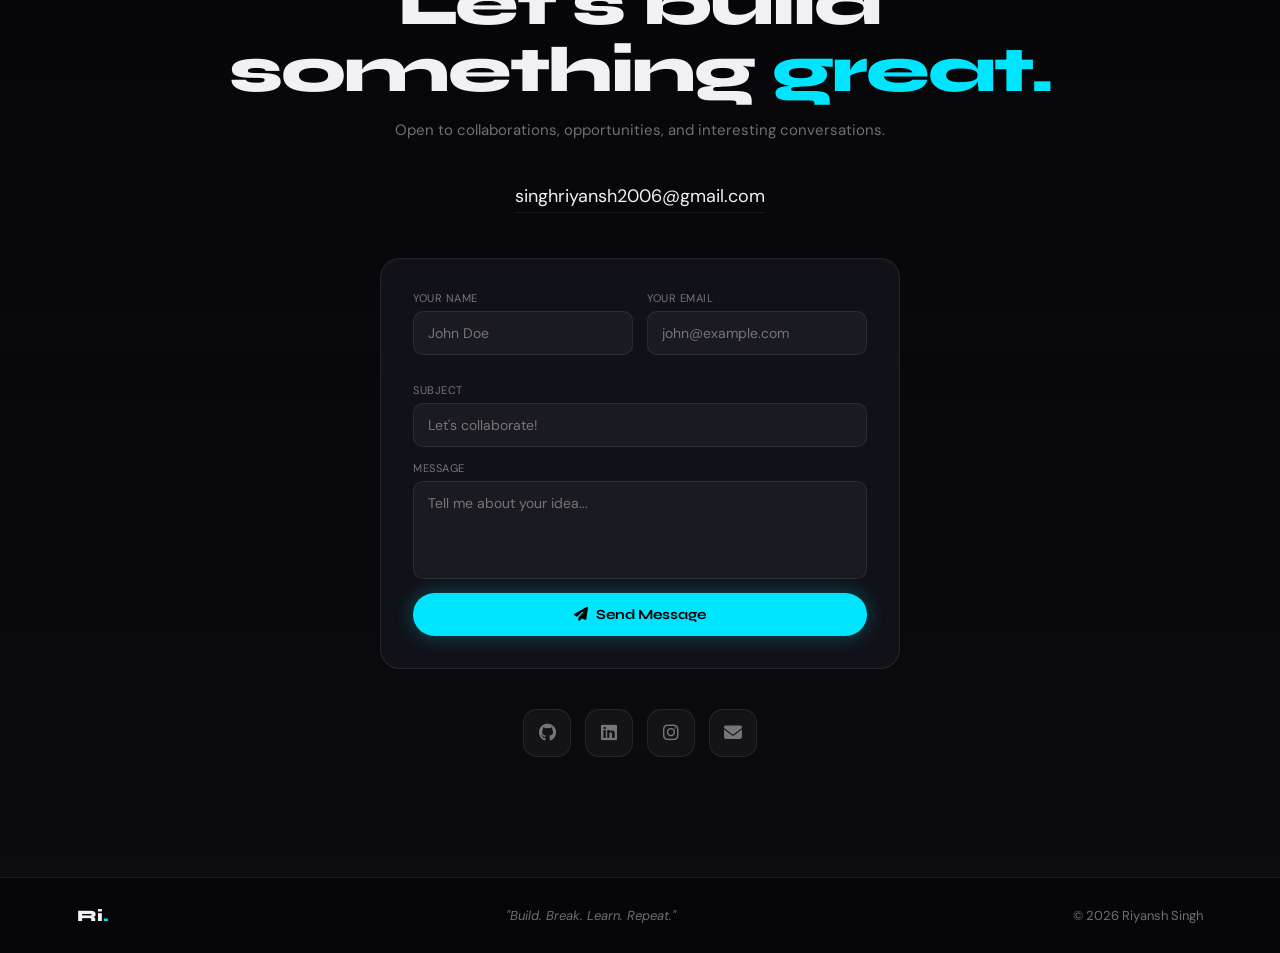
==== commit c881644a: "Update autoStats with hardcoded values" ====
--- a/index.html
+++ b/index.html
@@ -785,12 +785,12 @@
     socialHTML + `<a href="mailto:${D.email}"><i class="fas fa-envelope"></i></a>`;
 
   // Stats — auto-counted from arrays (add a project → number goes up)
-  const autoStats = [
-    { num: D.projects.length,     suffix: '+', label: 'Web Projects'   },
-    { num: D.robotics.length,     suffix: '+',  label: 'Robotics Builds' },
-    { num: D.certificates.length, suffix: '+',  label: 'Certificates'    },
-    { num: D.achievements.length, suffix: '+', label: 'Achievements'    },
-  ];
+const autoStats = [
+  { num: 7,  suffix: '+', label: 'Web Projects'   },
+  { num: 2,  suffix: '',  label: 'Robotics Builds' },
+  { num: 6,  suffix: '',  label: 'Certificates'    },
+  { num: 10,  suffix: '+', label: 'Achievements'    },
+];
   document.getElementById('stats-strip').innerHTML = autoStats.map(s =>
     `<div class="stat-item">
        <div class="stat-num" data-target="${s.num}" data-suffix="${s.suffix}">${s.num}${s.suffix}</div>
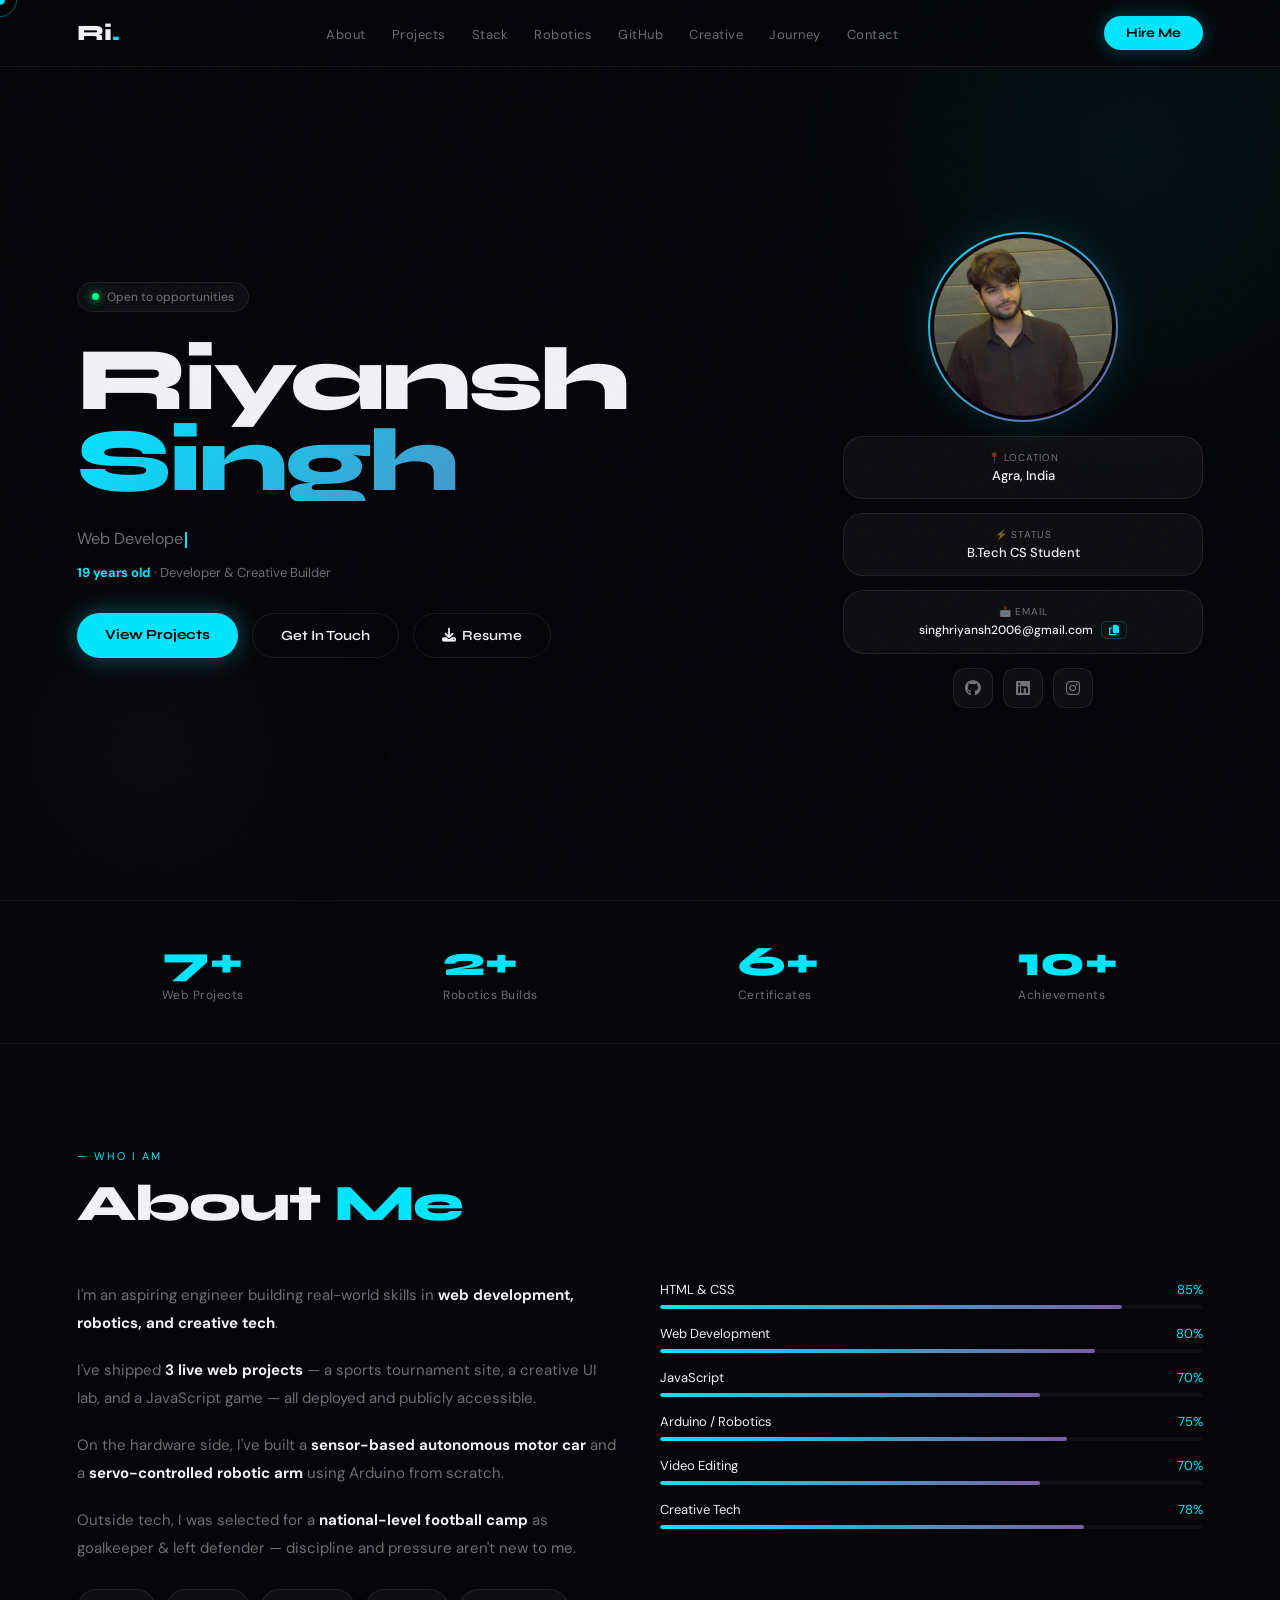
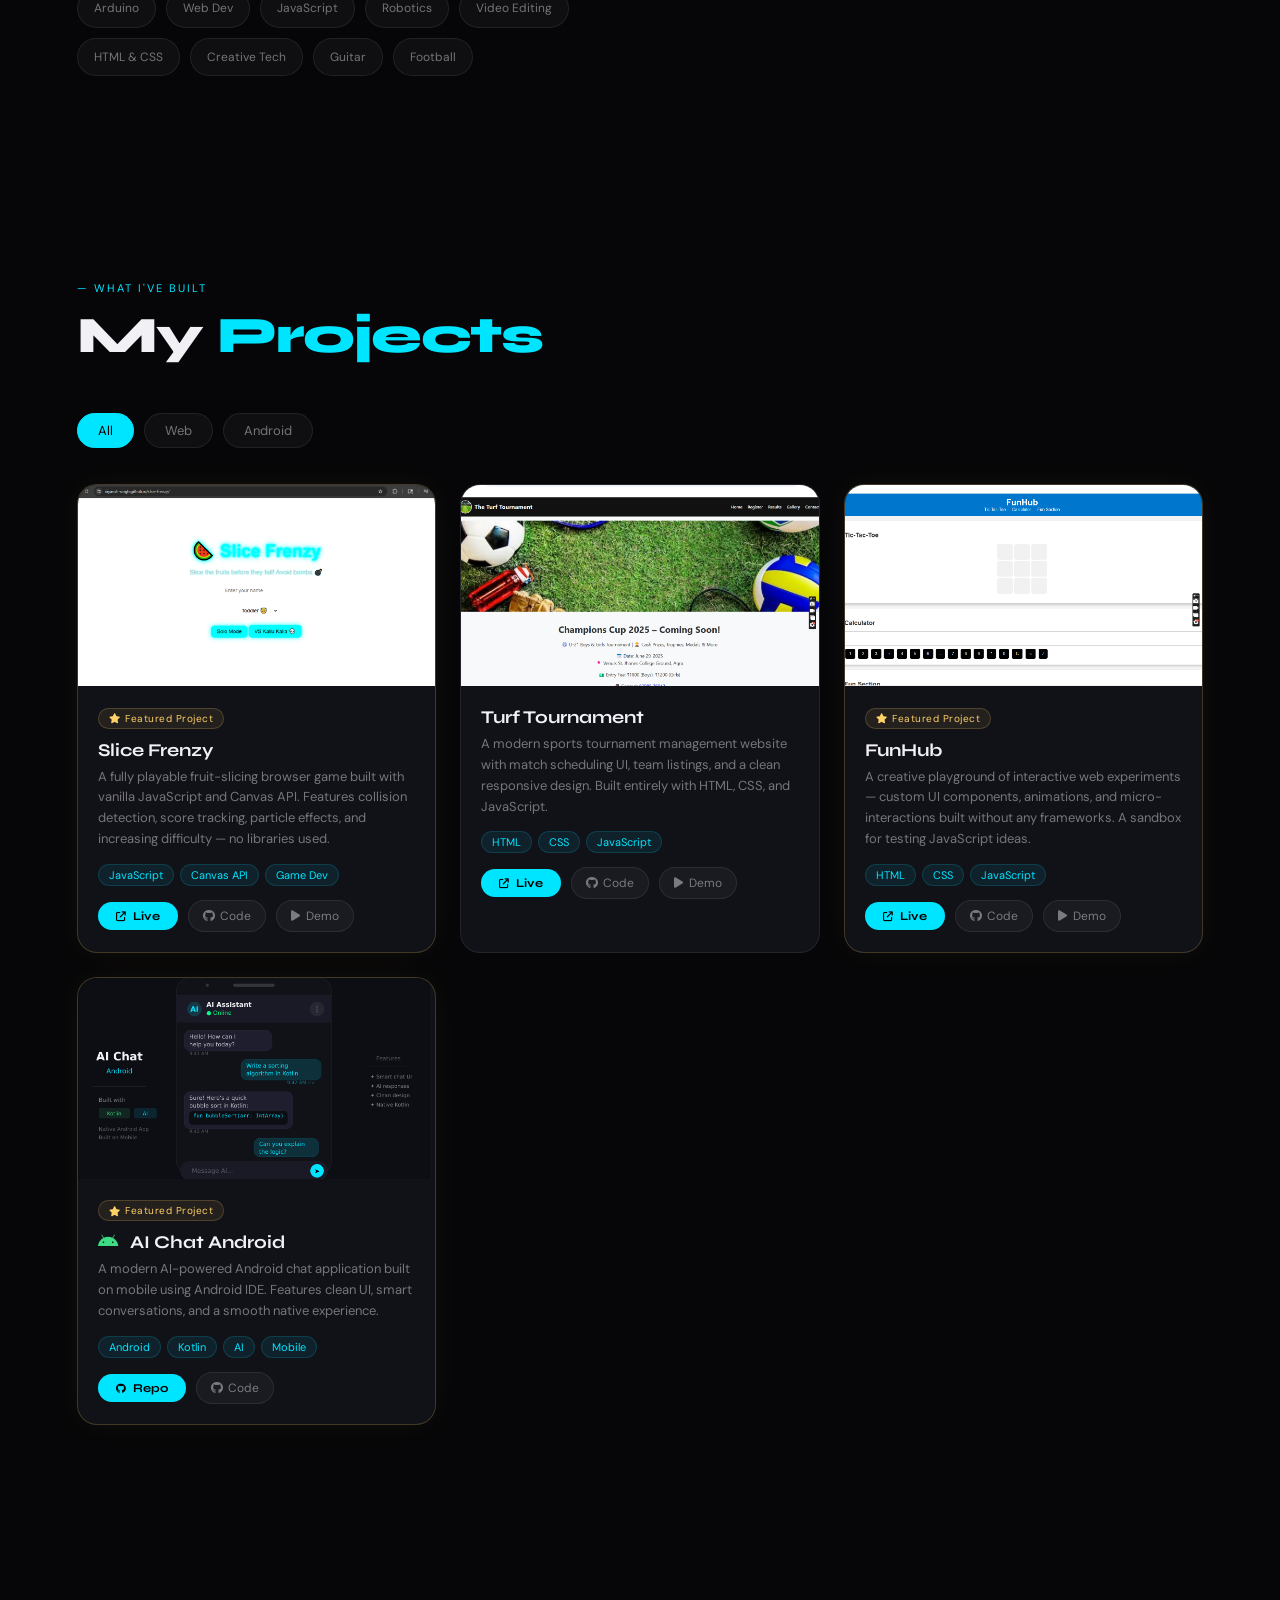
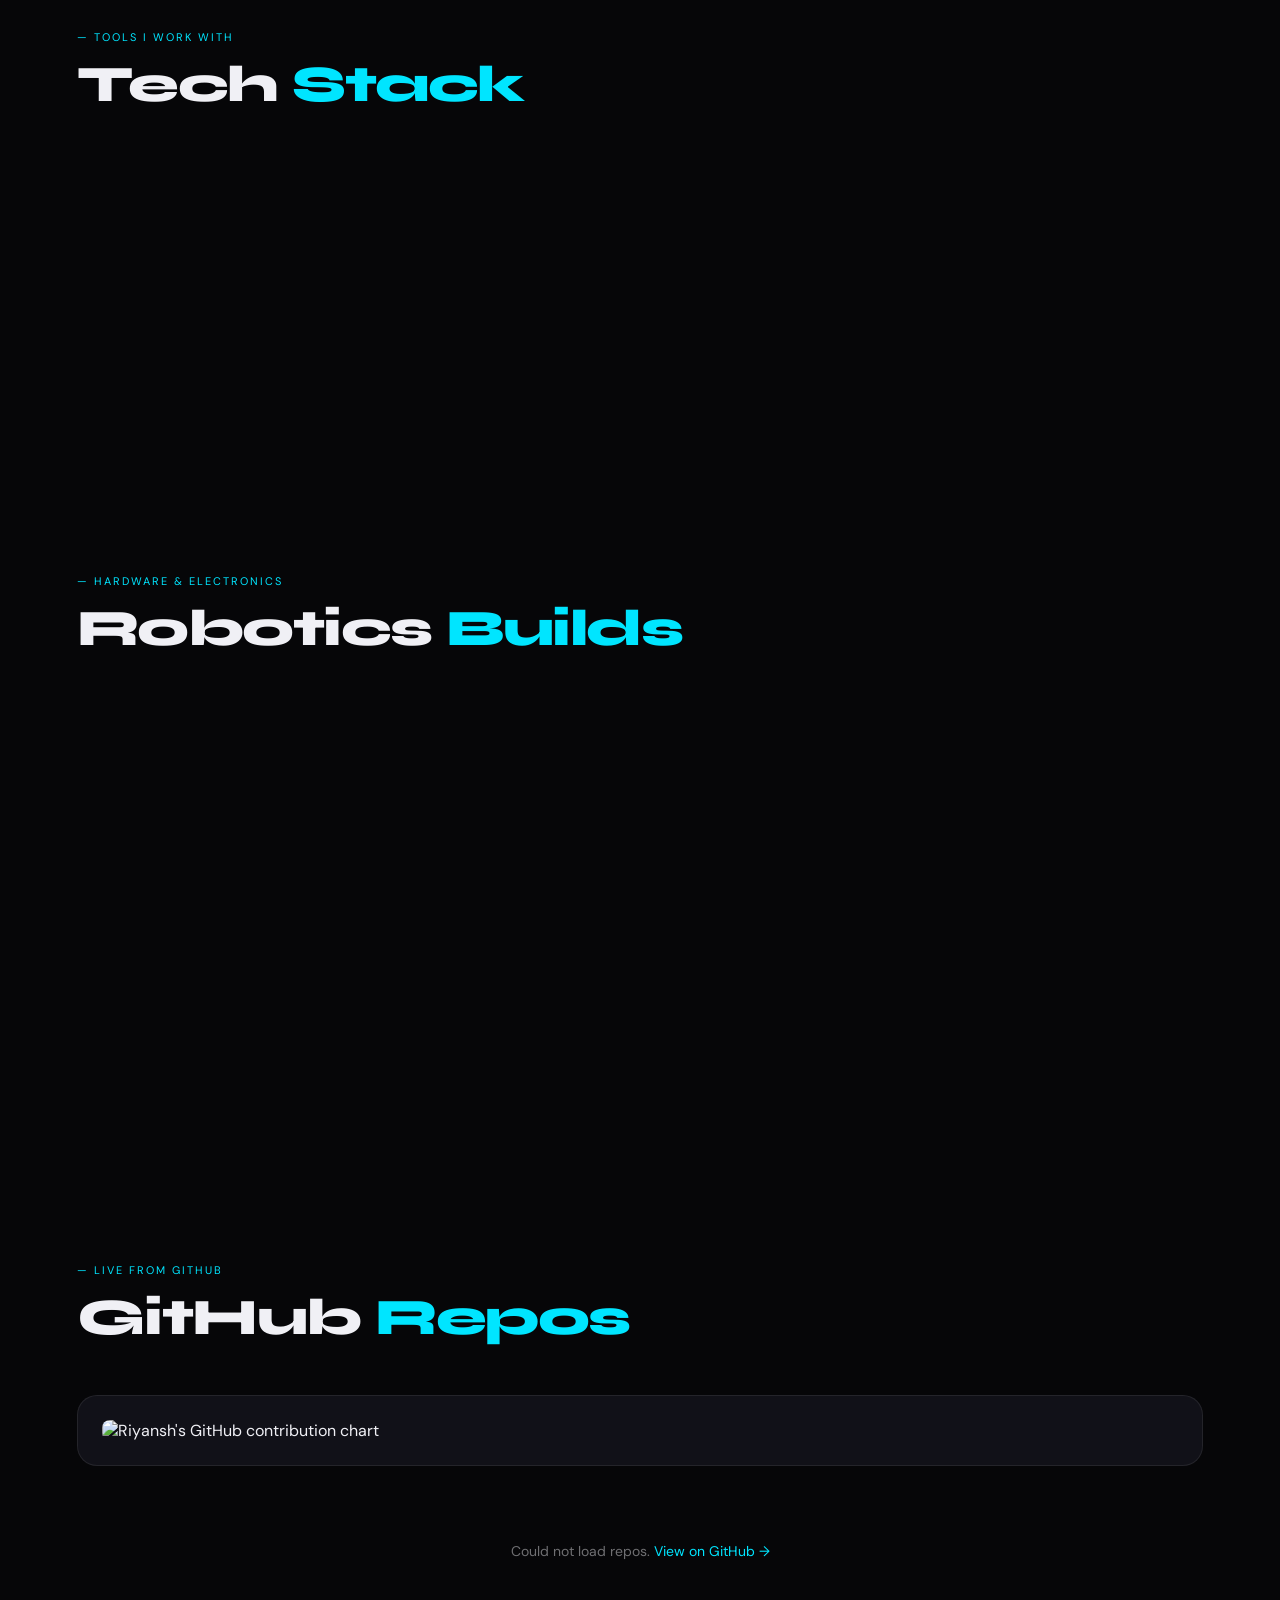
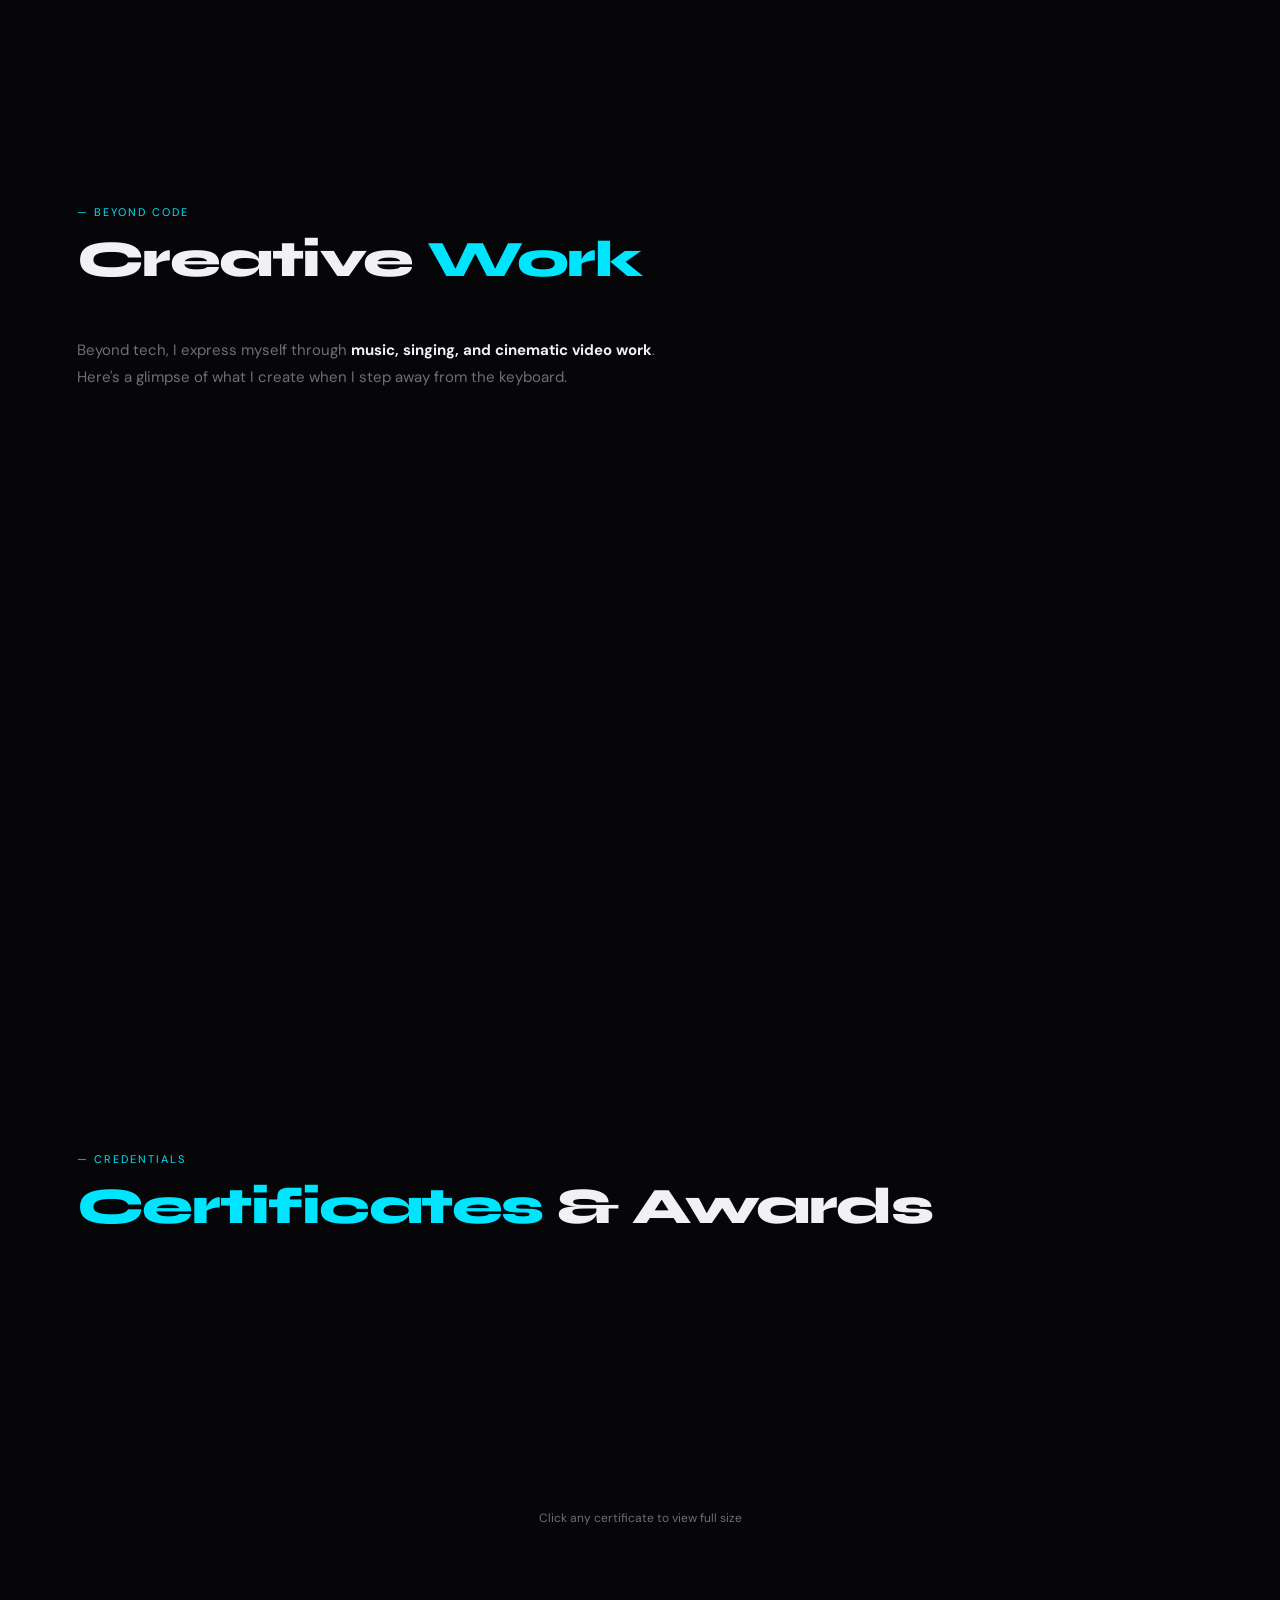
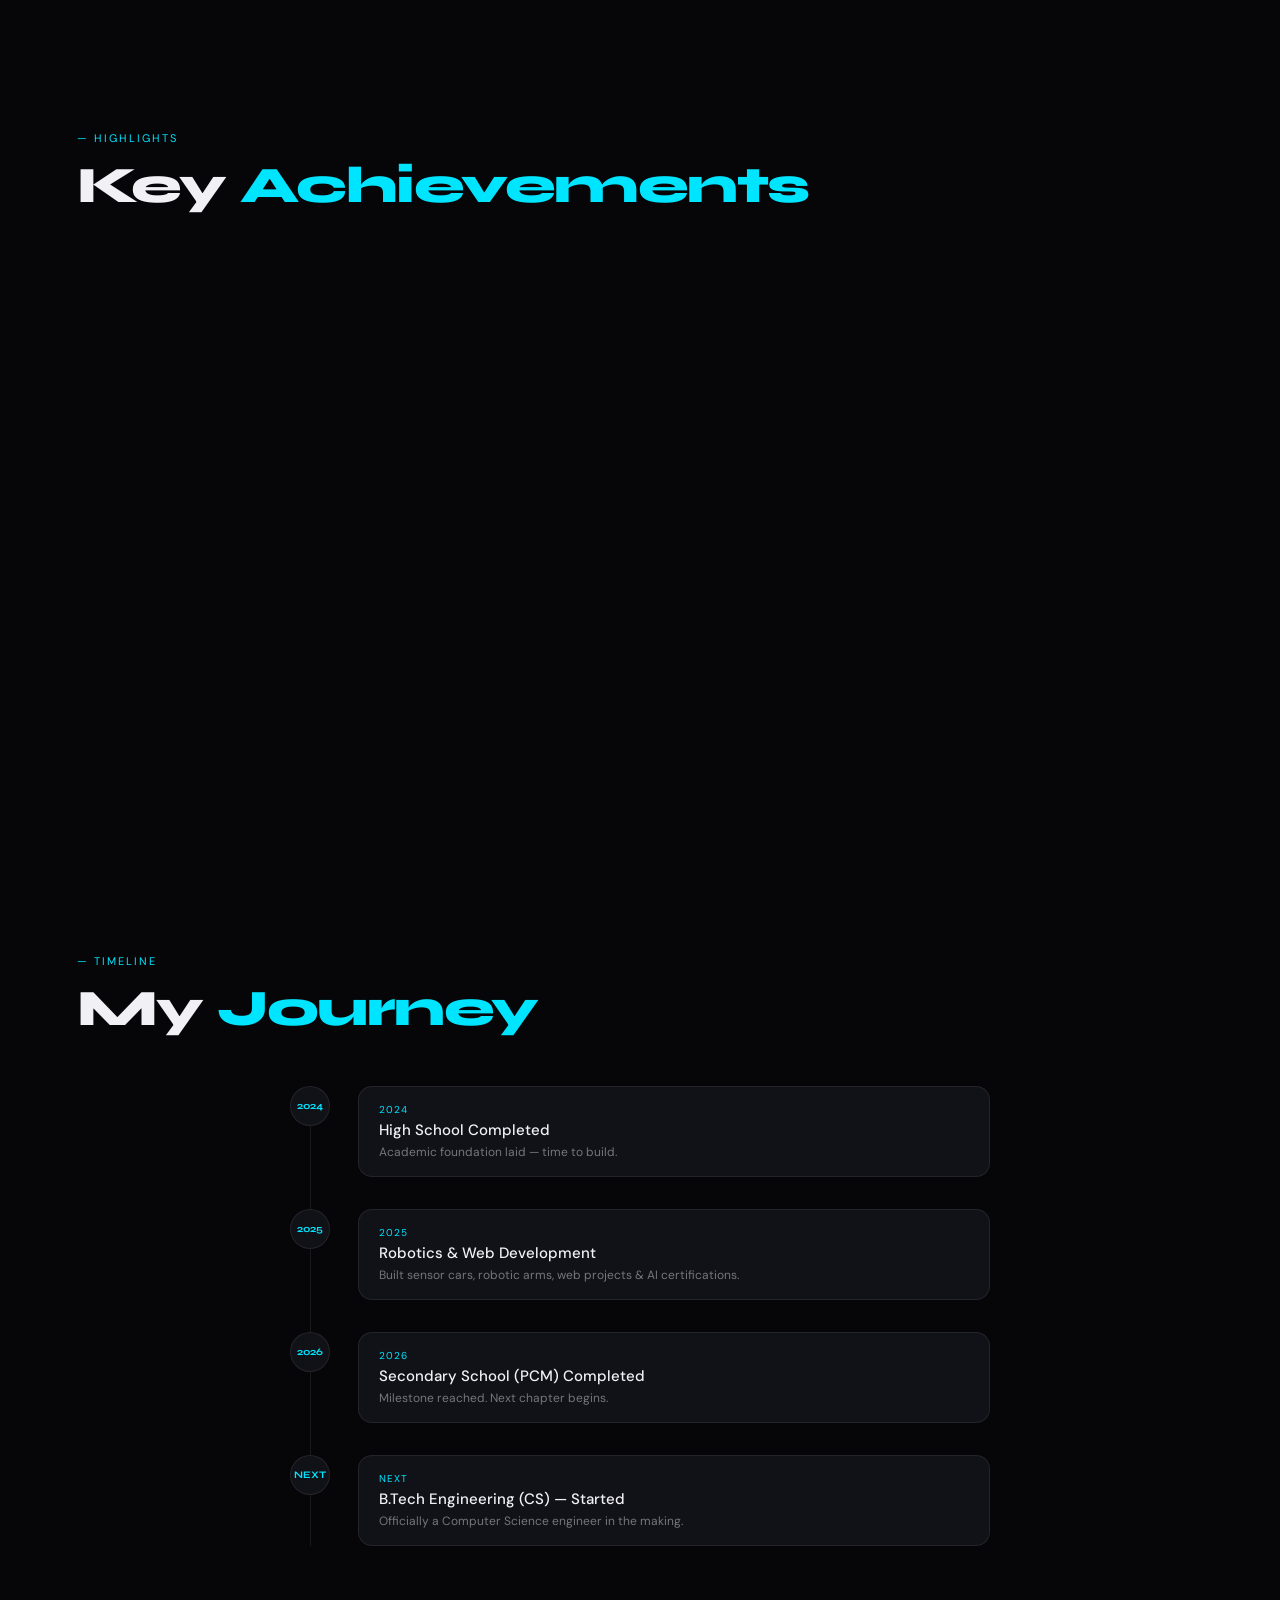
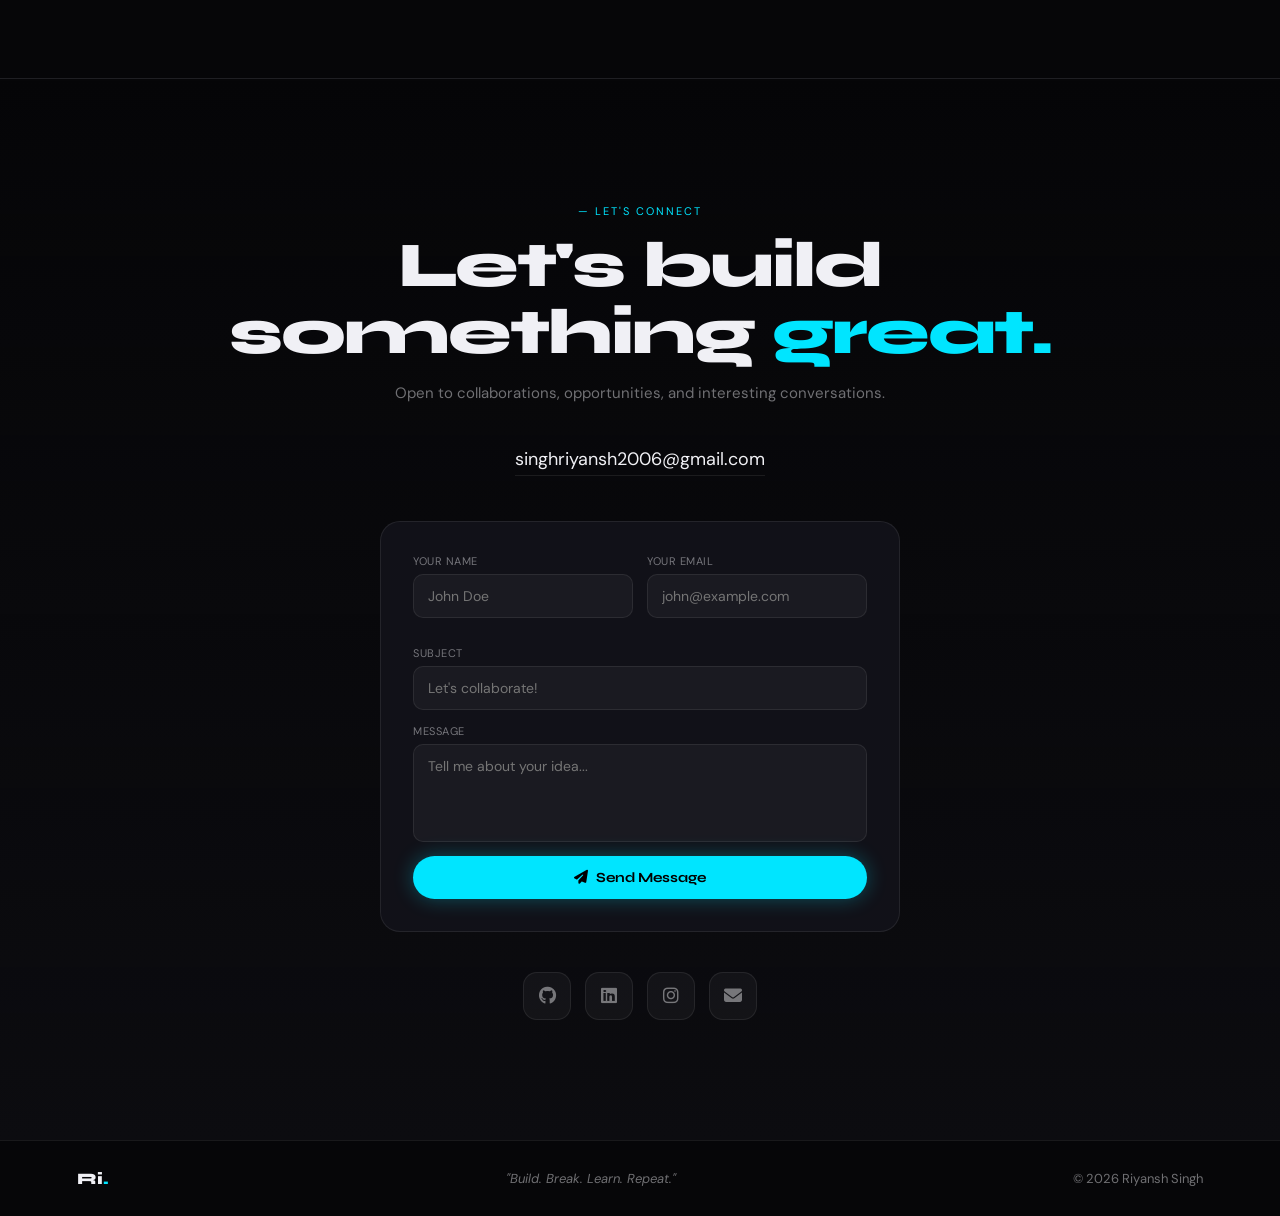
==== commit 205056fa: "Update index.html" ====
--- a/index.html
+++ b/index.html
@@ -787,8 +787,8 @@
   // Stats — auto-counted from arrays (add a project → number goes up)
 const autoStats = [
   { num: 7,  suffix: '+', label: 'Web Projects'   },
-  { num: 2,  suffix: '',  label: 'Robotics Builds' },
-  { num: 6,  suffix: '',  label: 'Certificates'    },
+  { num: 2,  suffix: '+',  label: 'Robotics Builds' },
+  { num: 6,  suffix: '+',  label: 'Certificates'    },
   { num: 10,  suffix: '+', label: 'Achievements'    },
 ];
   document.getElementById('stats-strip').innerHTML = autoStats.map(s =>
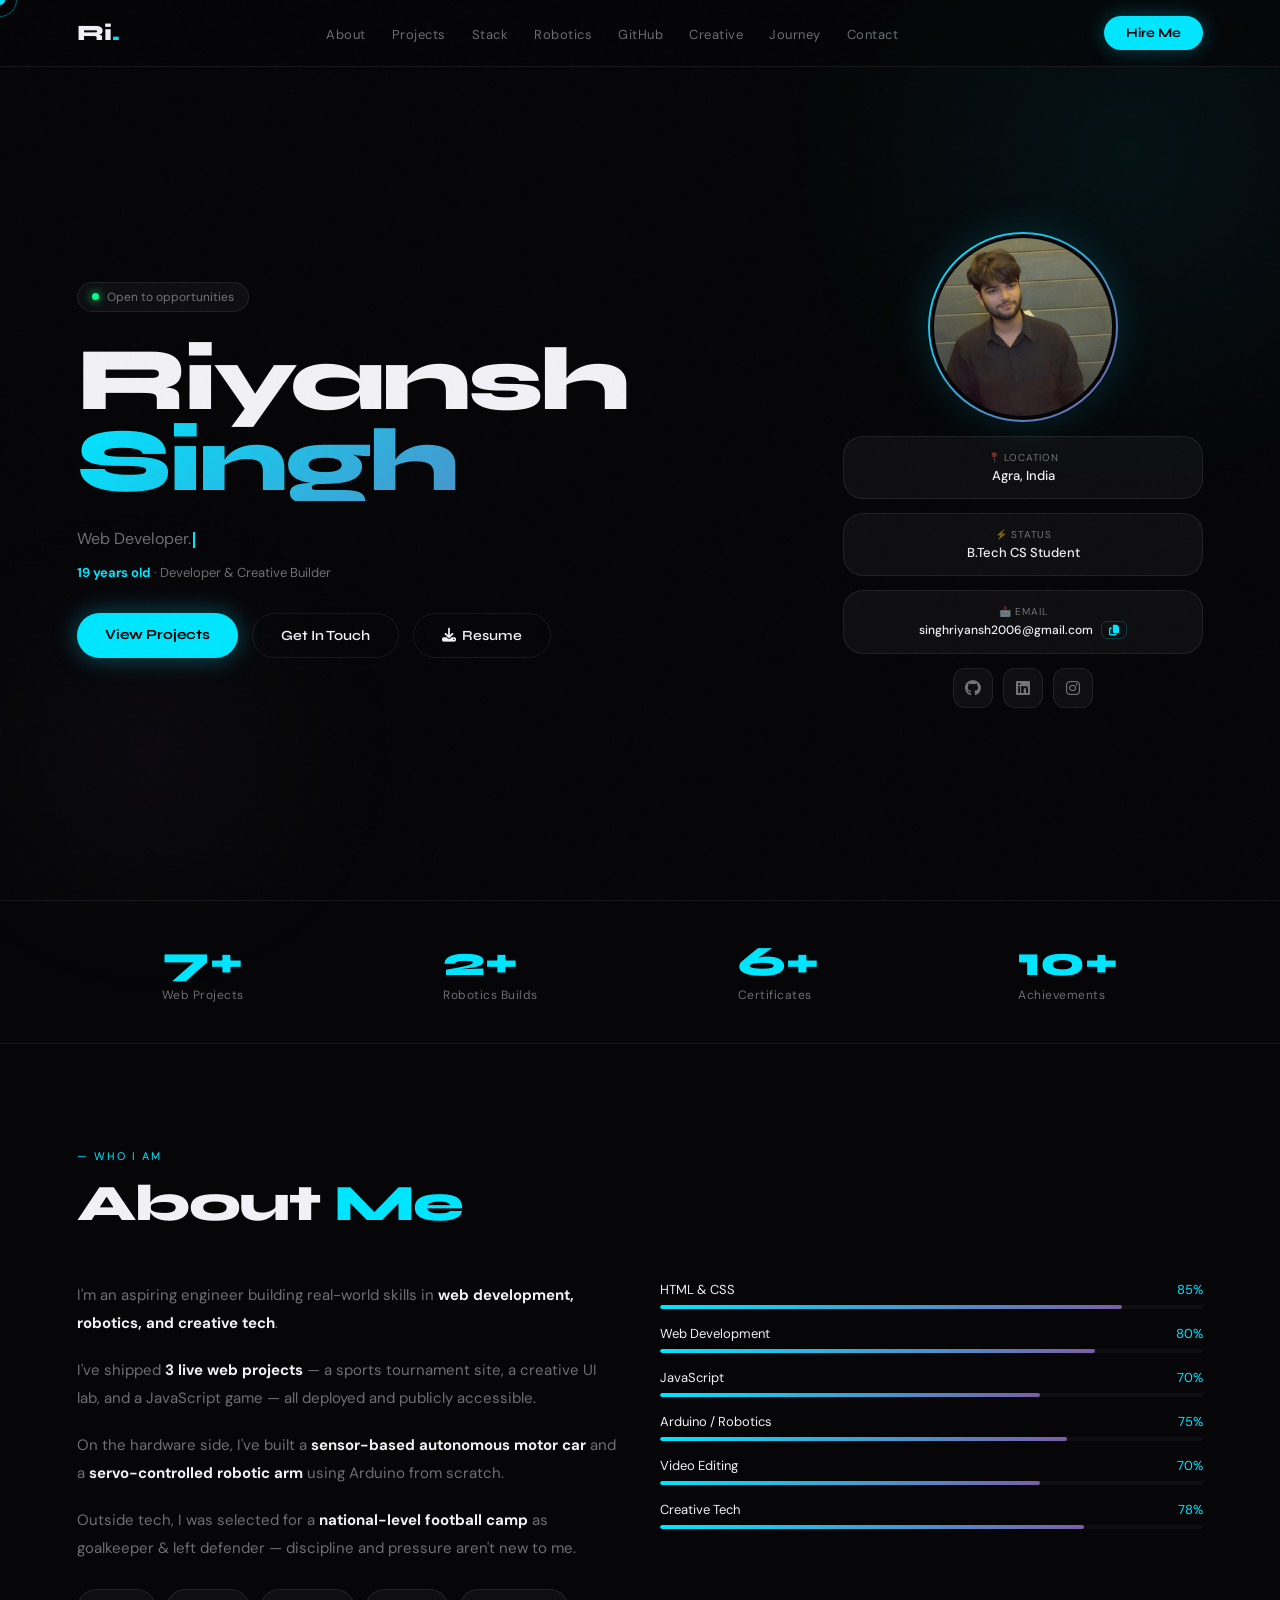
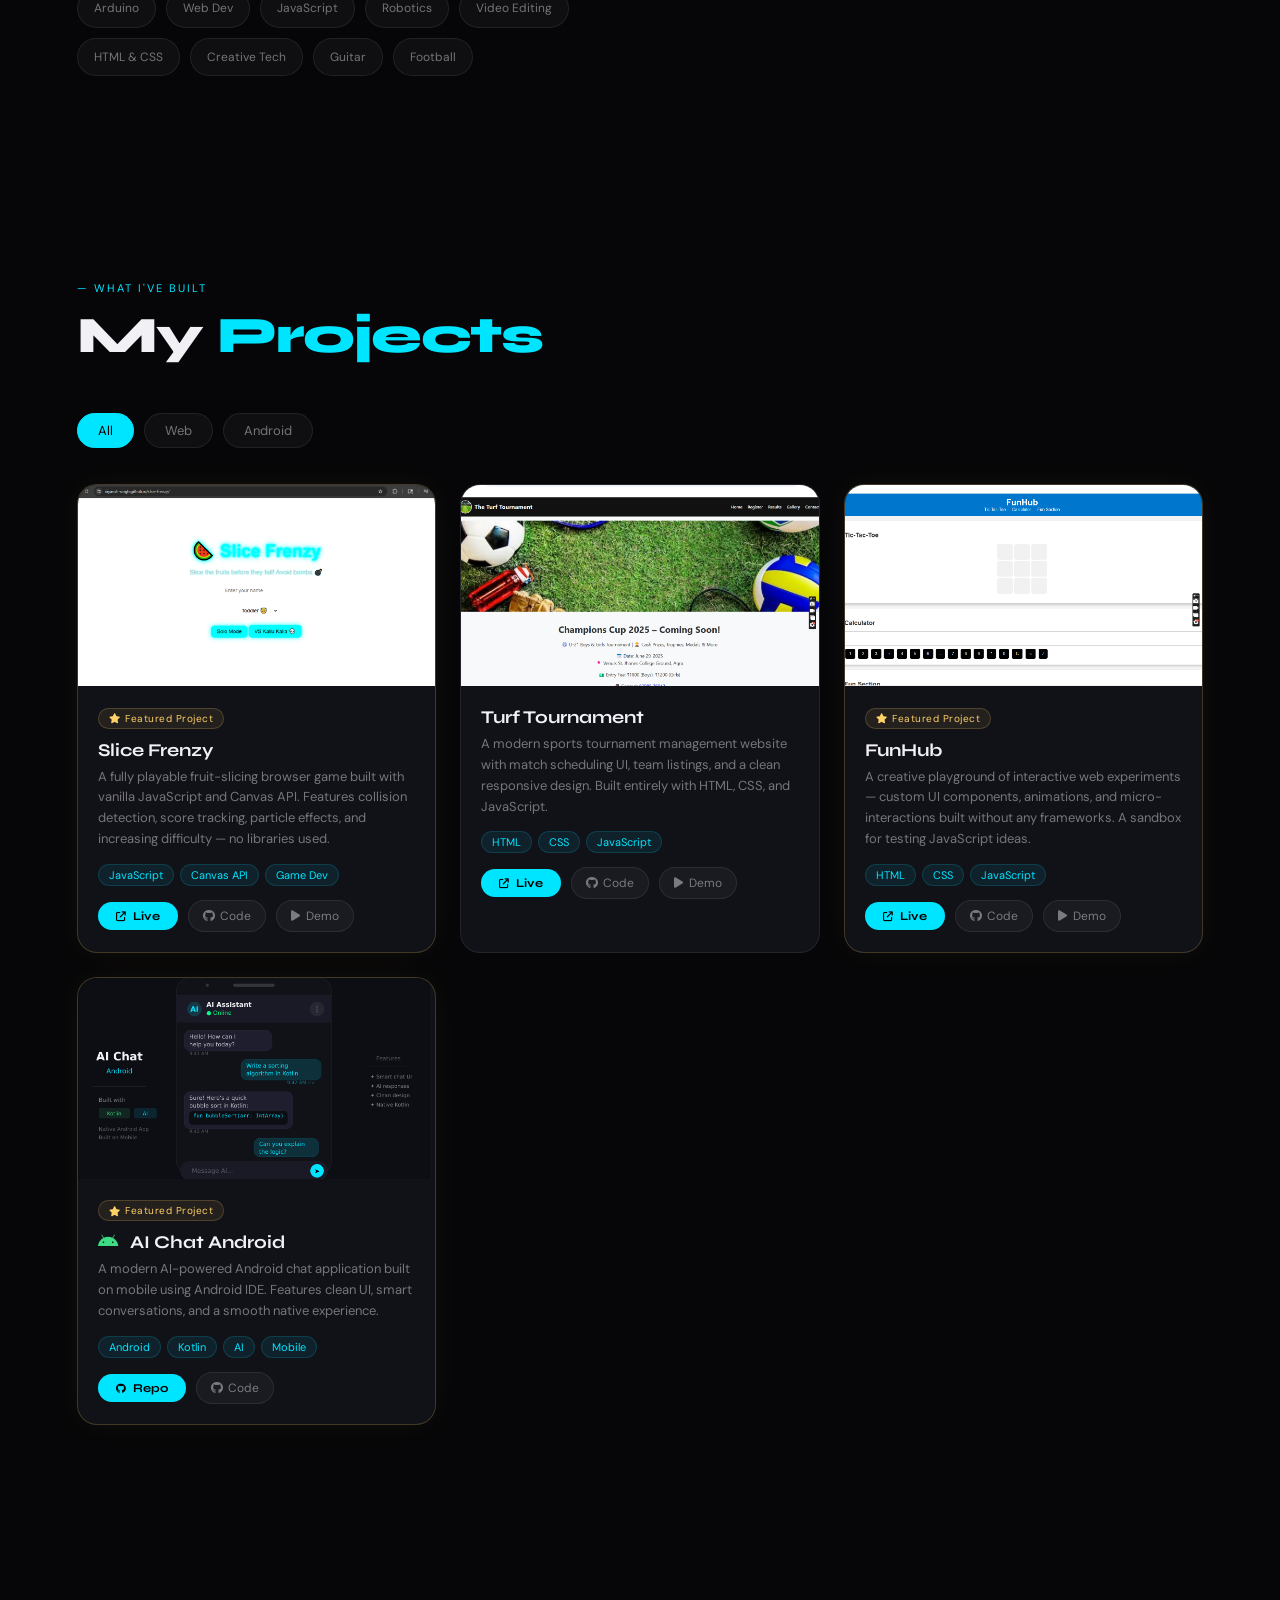
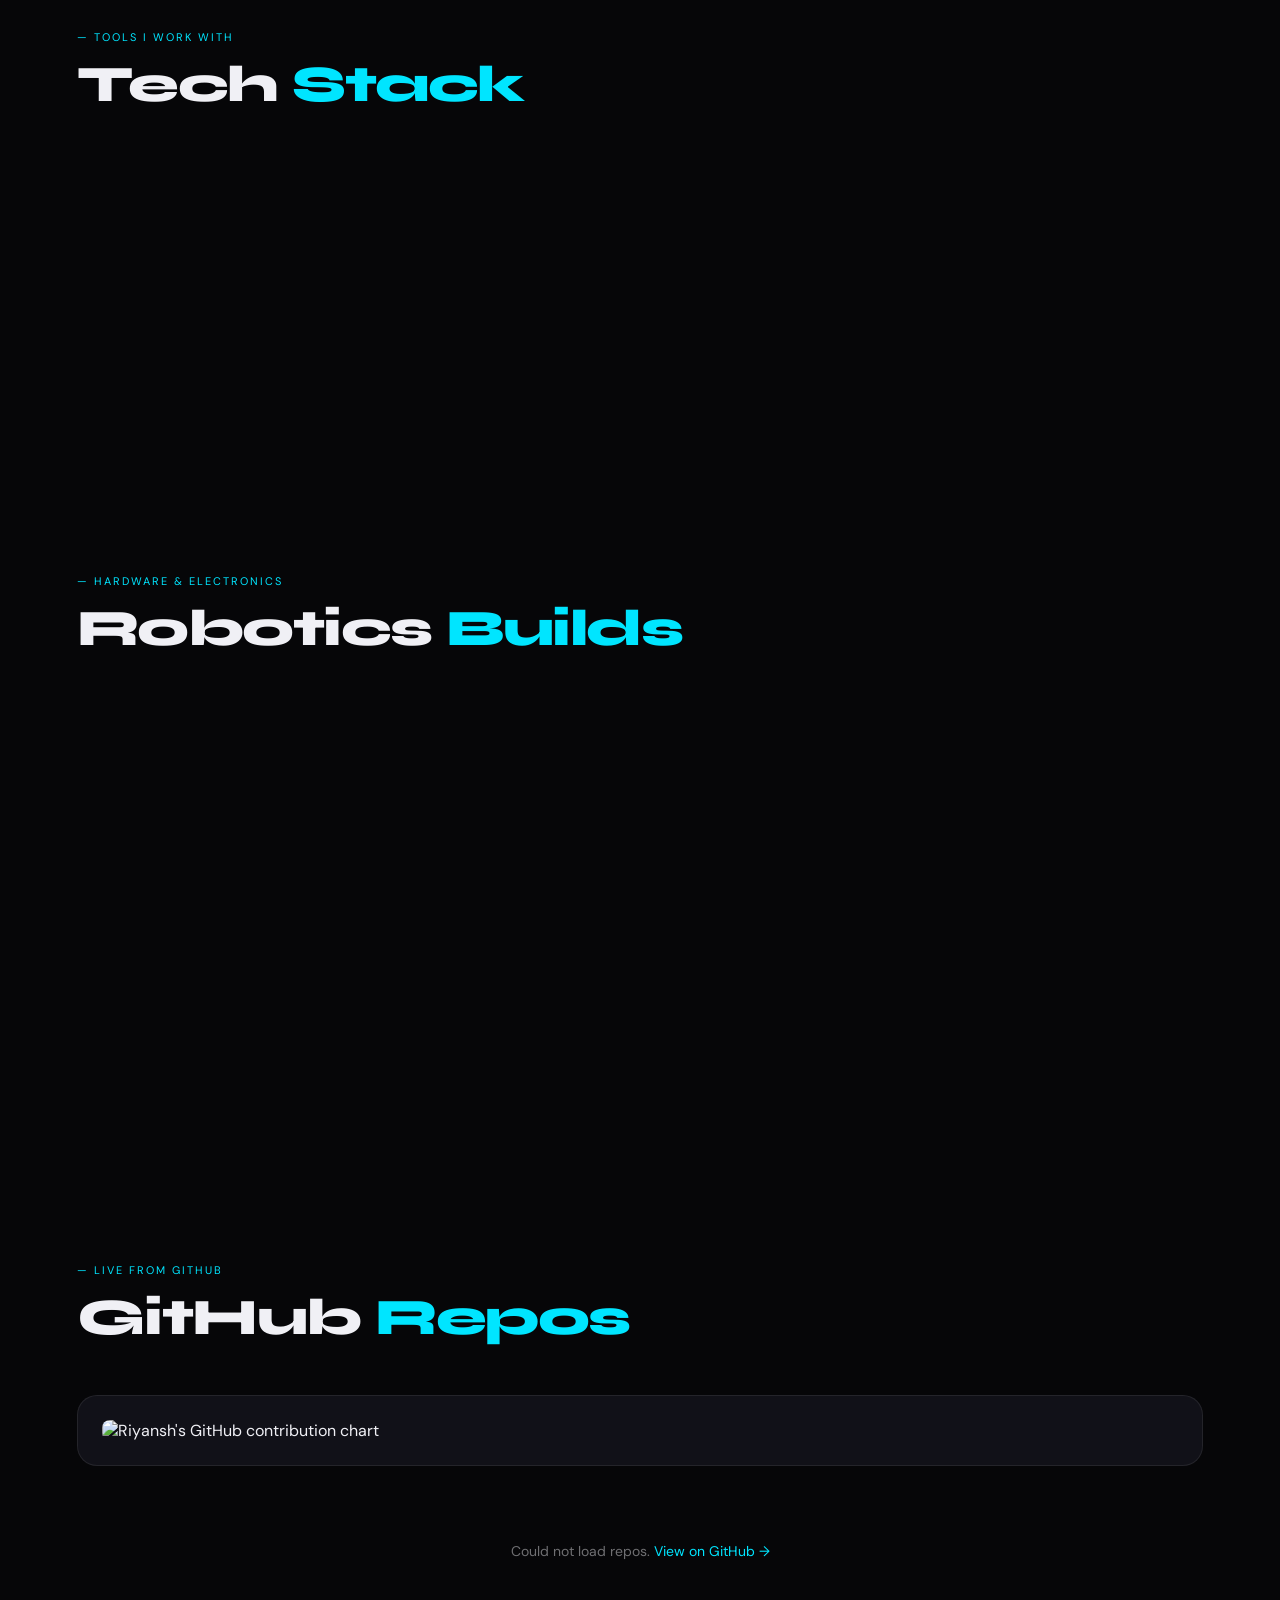
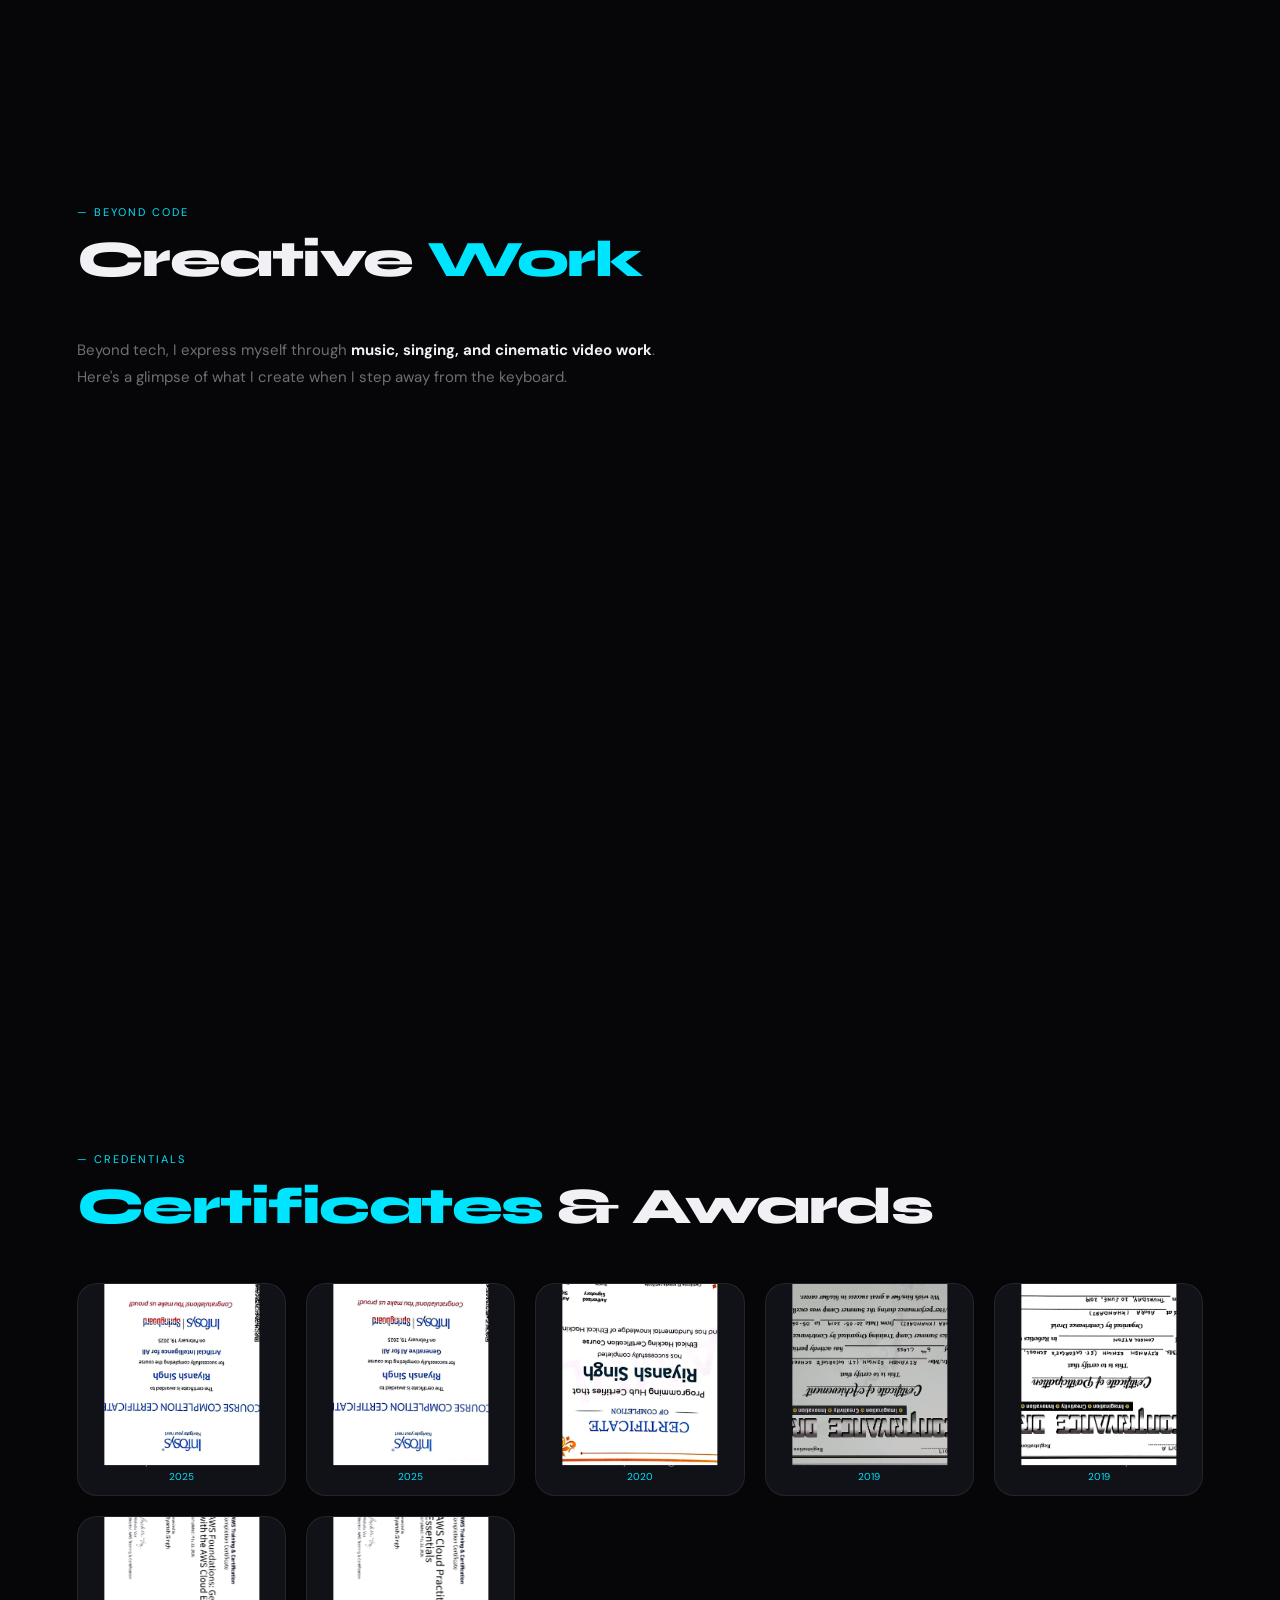
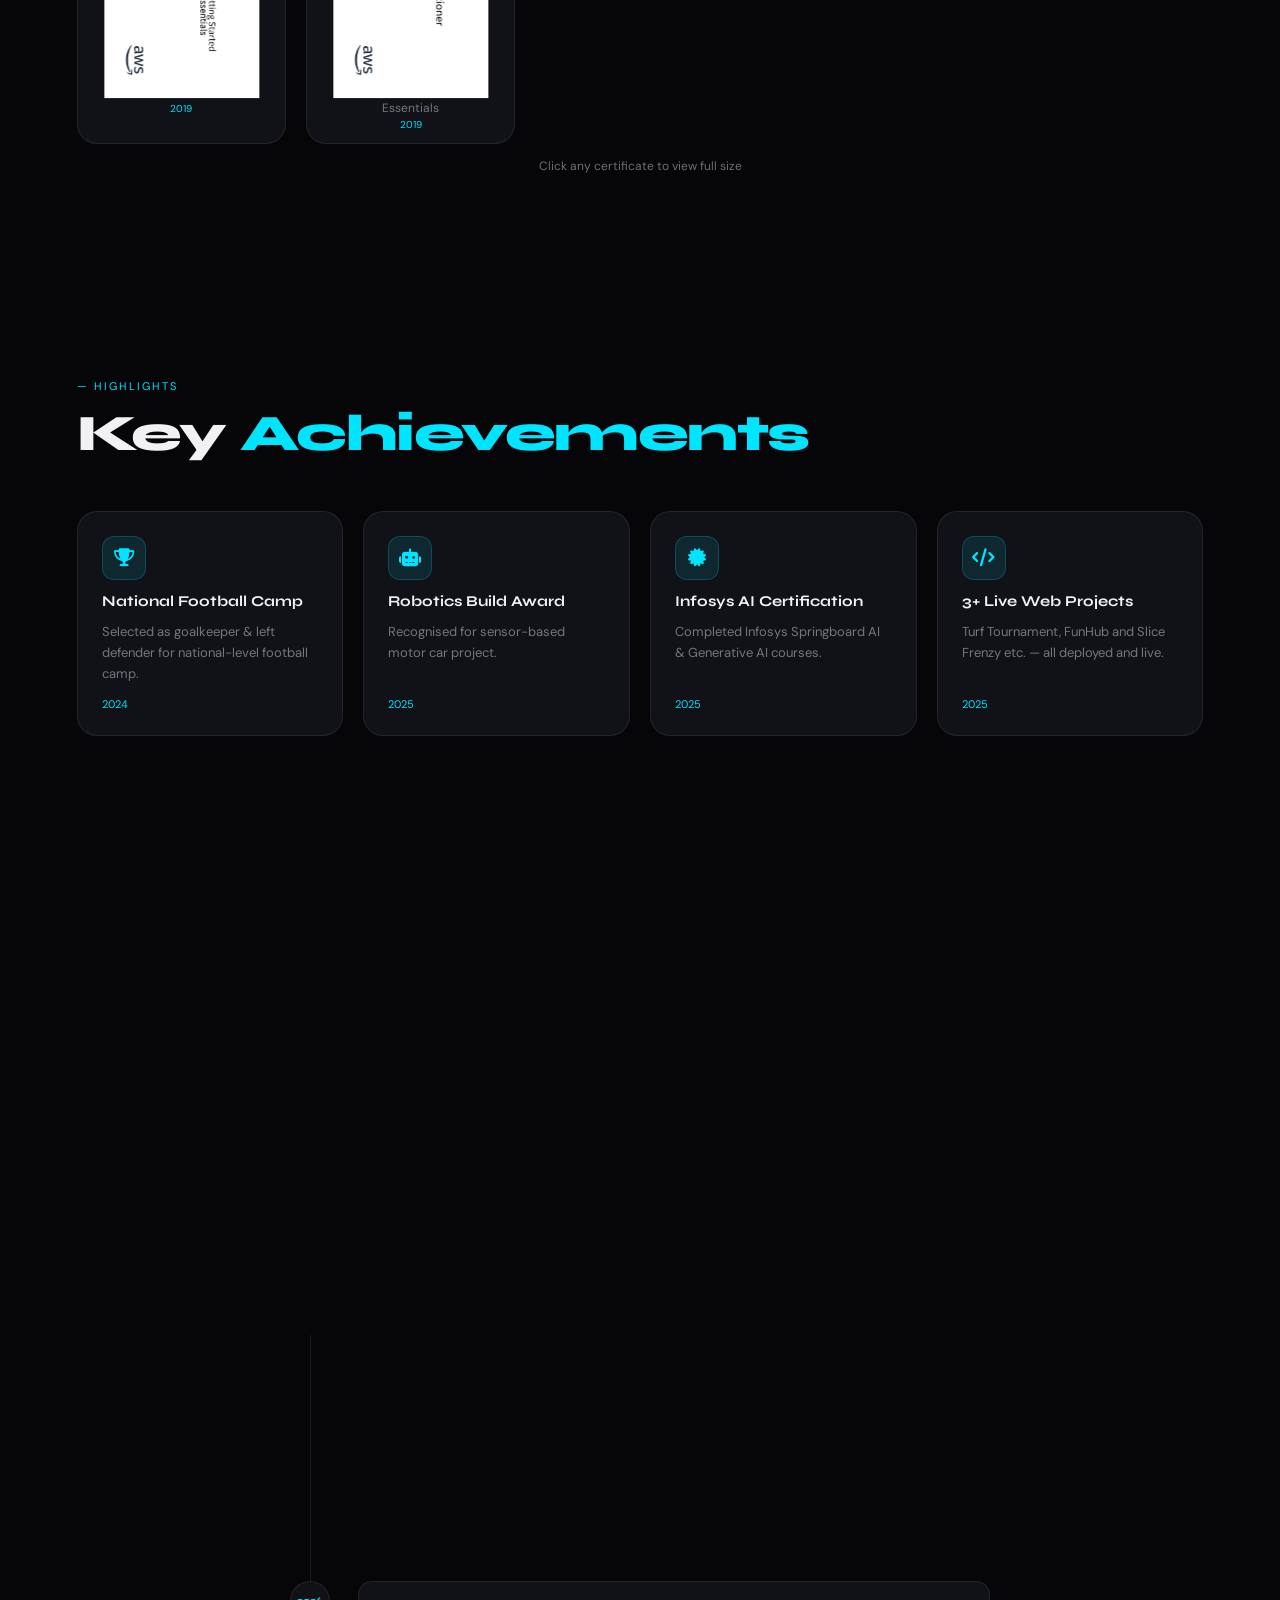
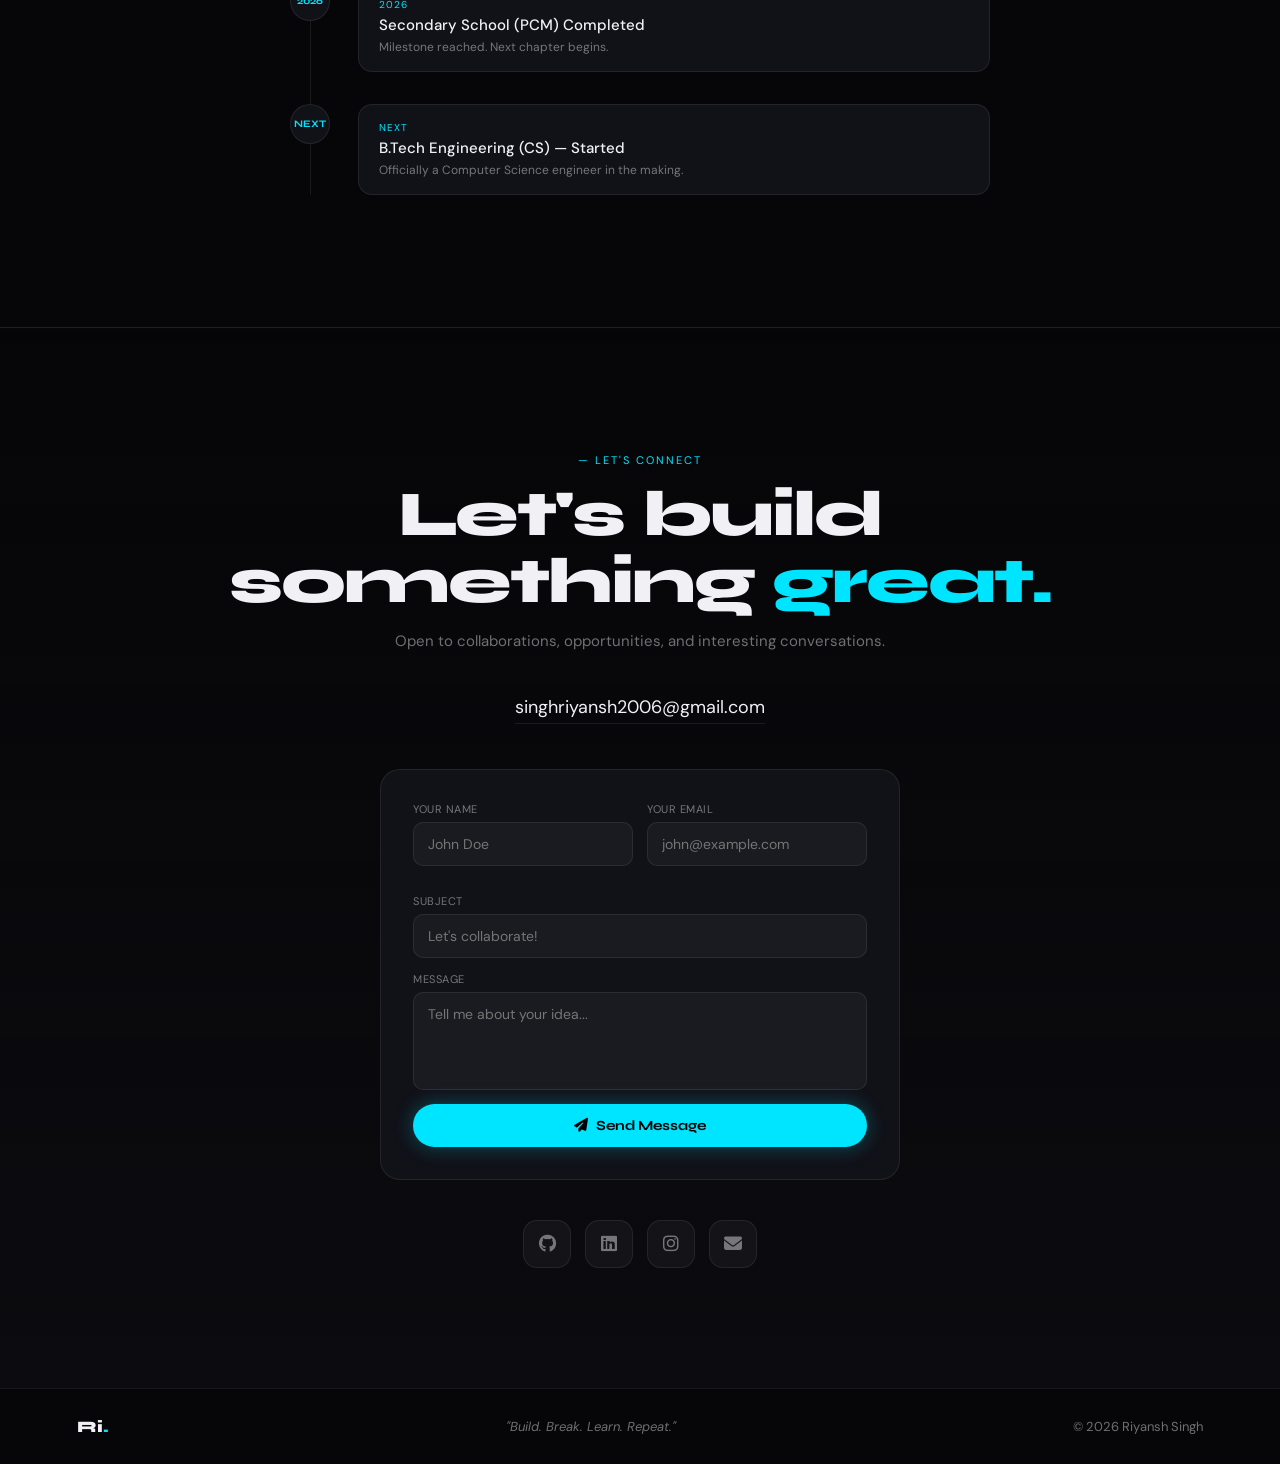
==== commit 6ef483da: "Update index.html" ====
--- a/index.html
+++ b/index.html
@@ -337,7 +337,7 @@
 .certs-grid{display:grid;grid-template-columns:repeat(auto-fit,minmax(200px,1fr));gap:20px;}
 .cert-card{background:var(--bg3);border:1px solid var(--border);border-radius:var(--r);overflow:hidden;transition:.4s;}
 .cert-card:hover{transform:translateY(-5px) scale(1.02);border-color:rgba(0,229,255,.3);box-shadow:0 0 30px rgba(0,229,255,.1);}
-.cert-card img{width:100%;display:block;aspect-ratio:4/3;object-fit:cover;}
+.cert-card img{width:100%;display:block;aspect-ratio:4/3;object-fit:cover;transform:rotate(90deg);}
 .cert-label{padding:12px 14px;font-size:12px;color:var(--muted);text-align:center;}
 .cert-year{font-size:10px;color:var(--cyan);margin-top:2px;}
 
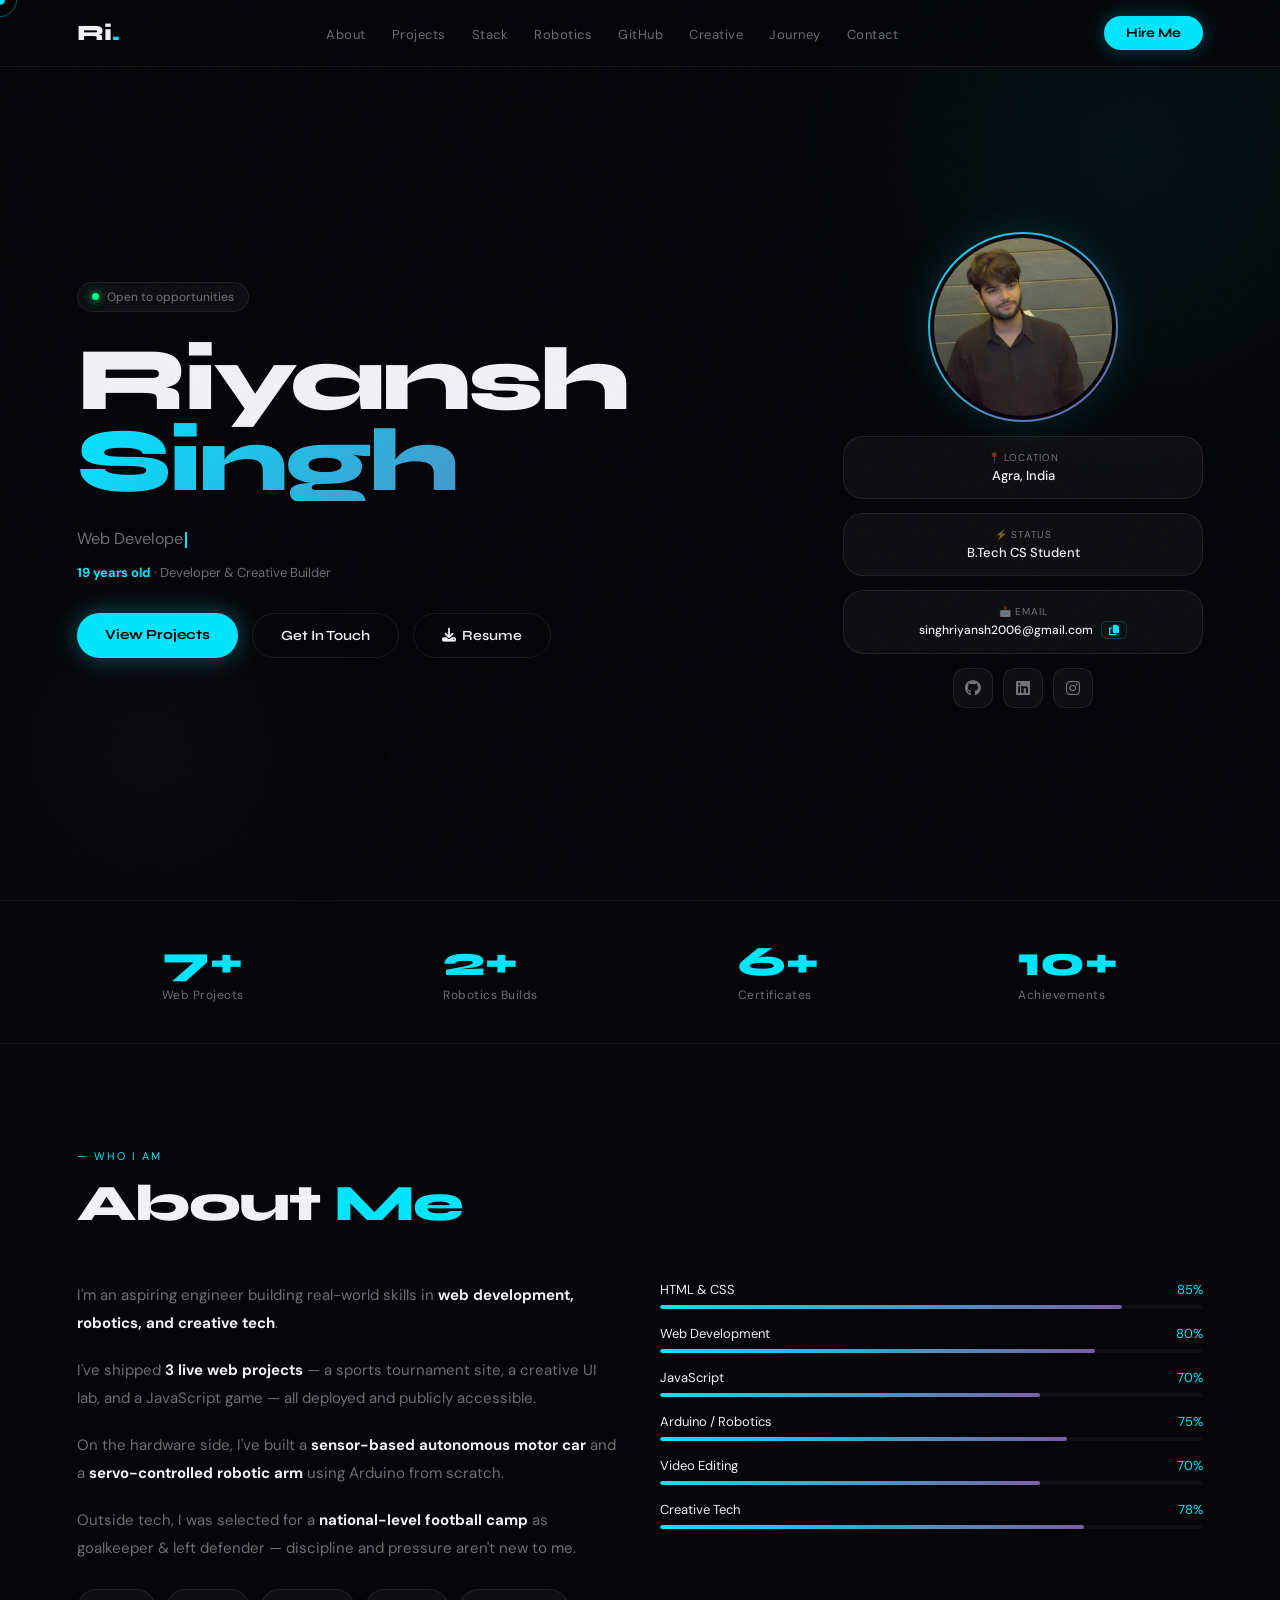
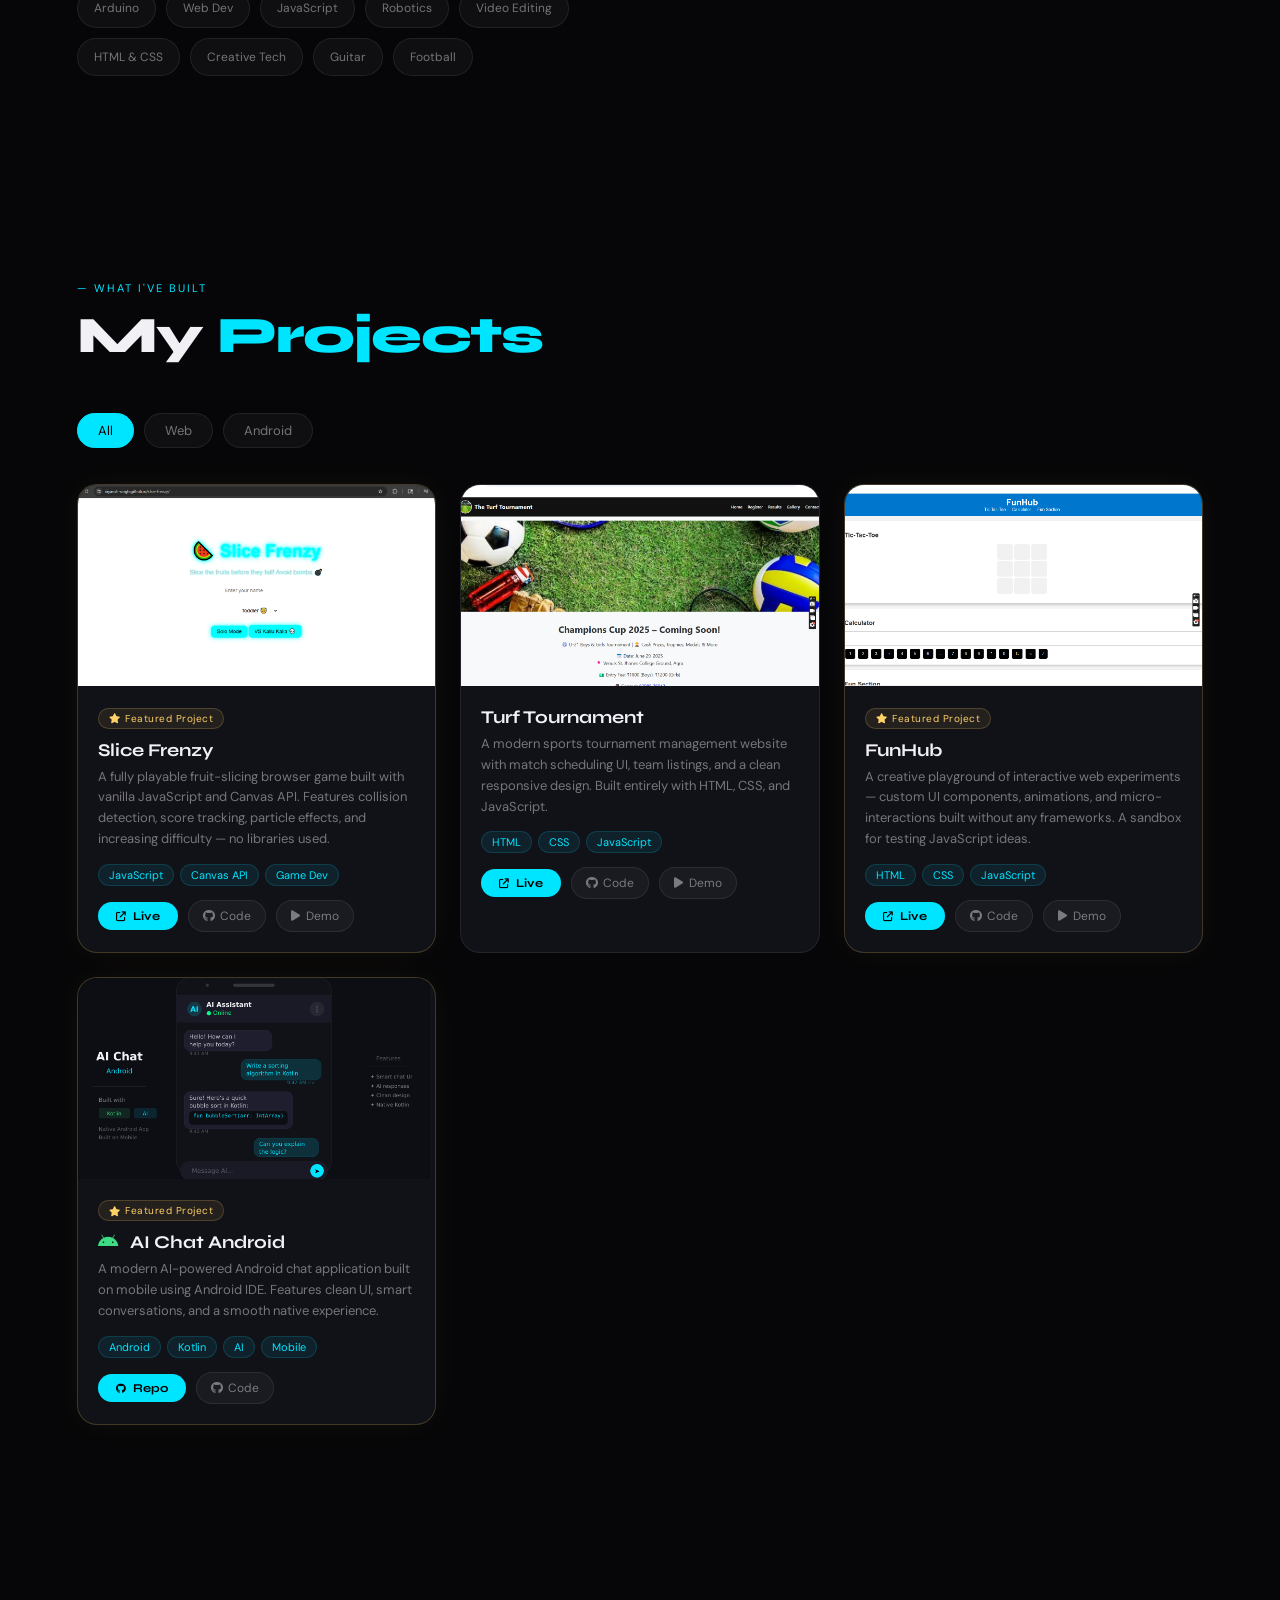
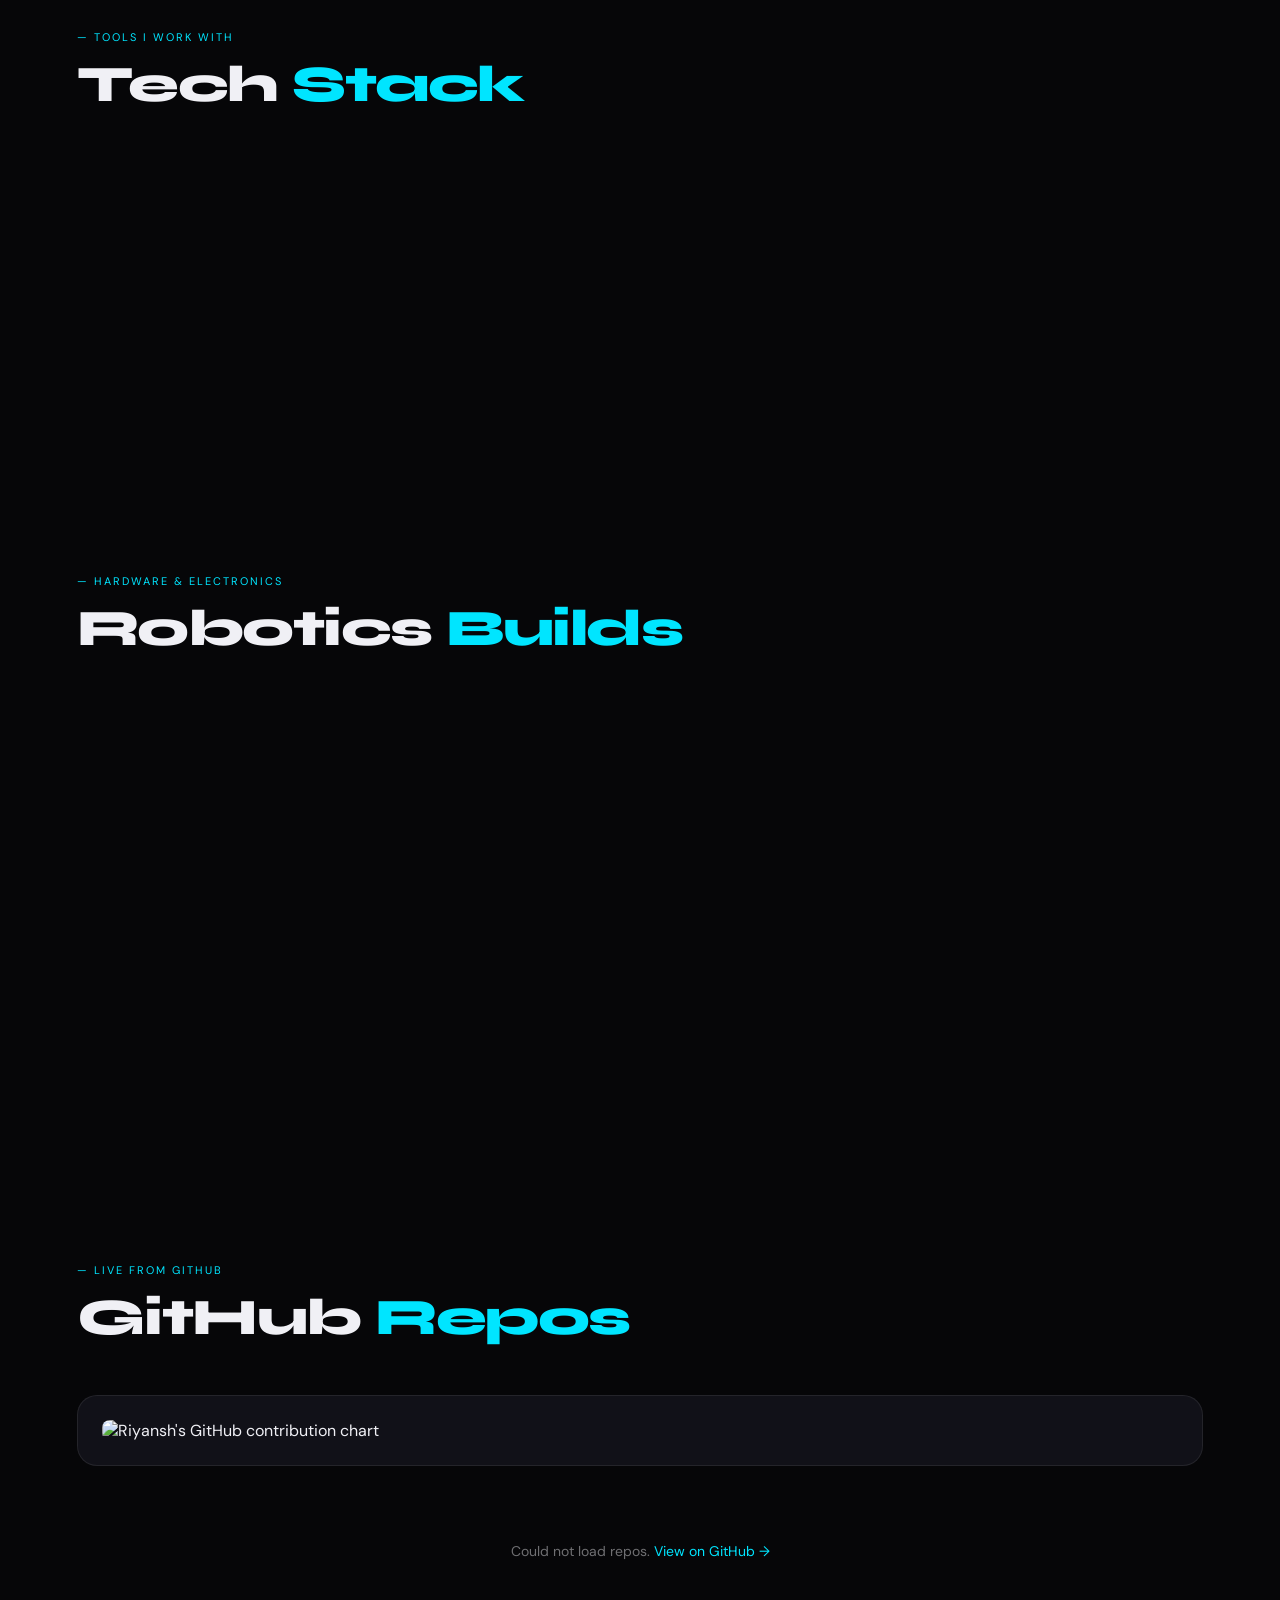
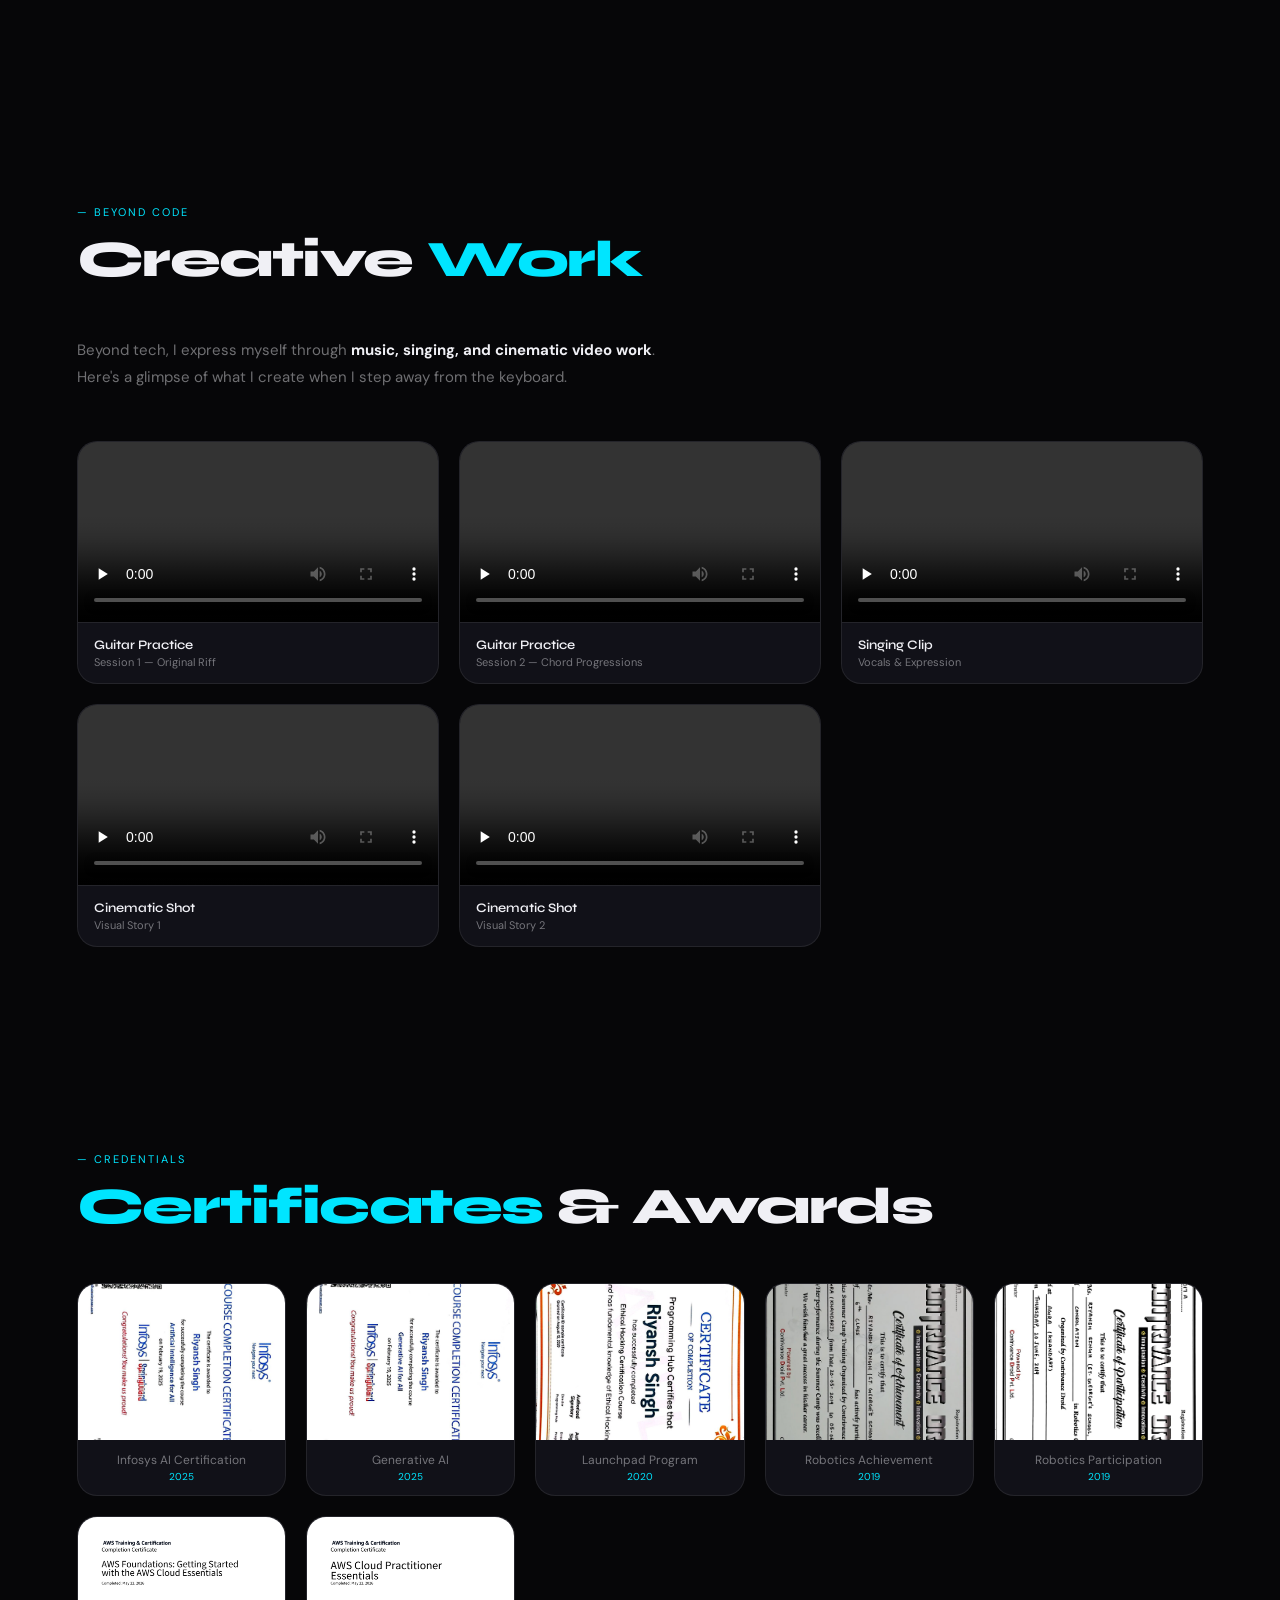
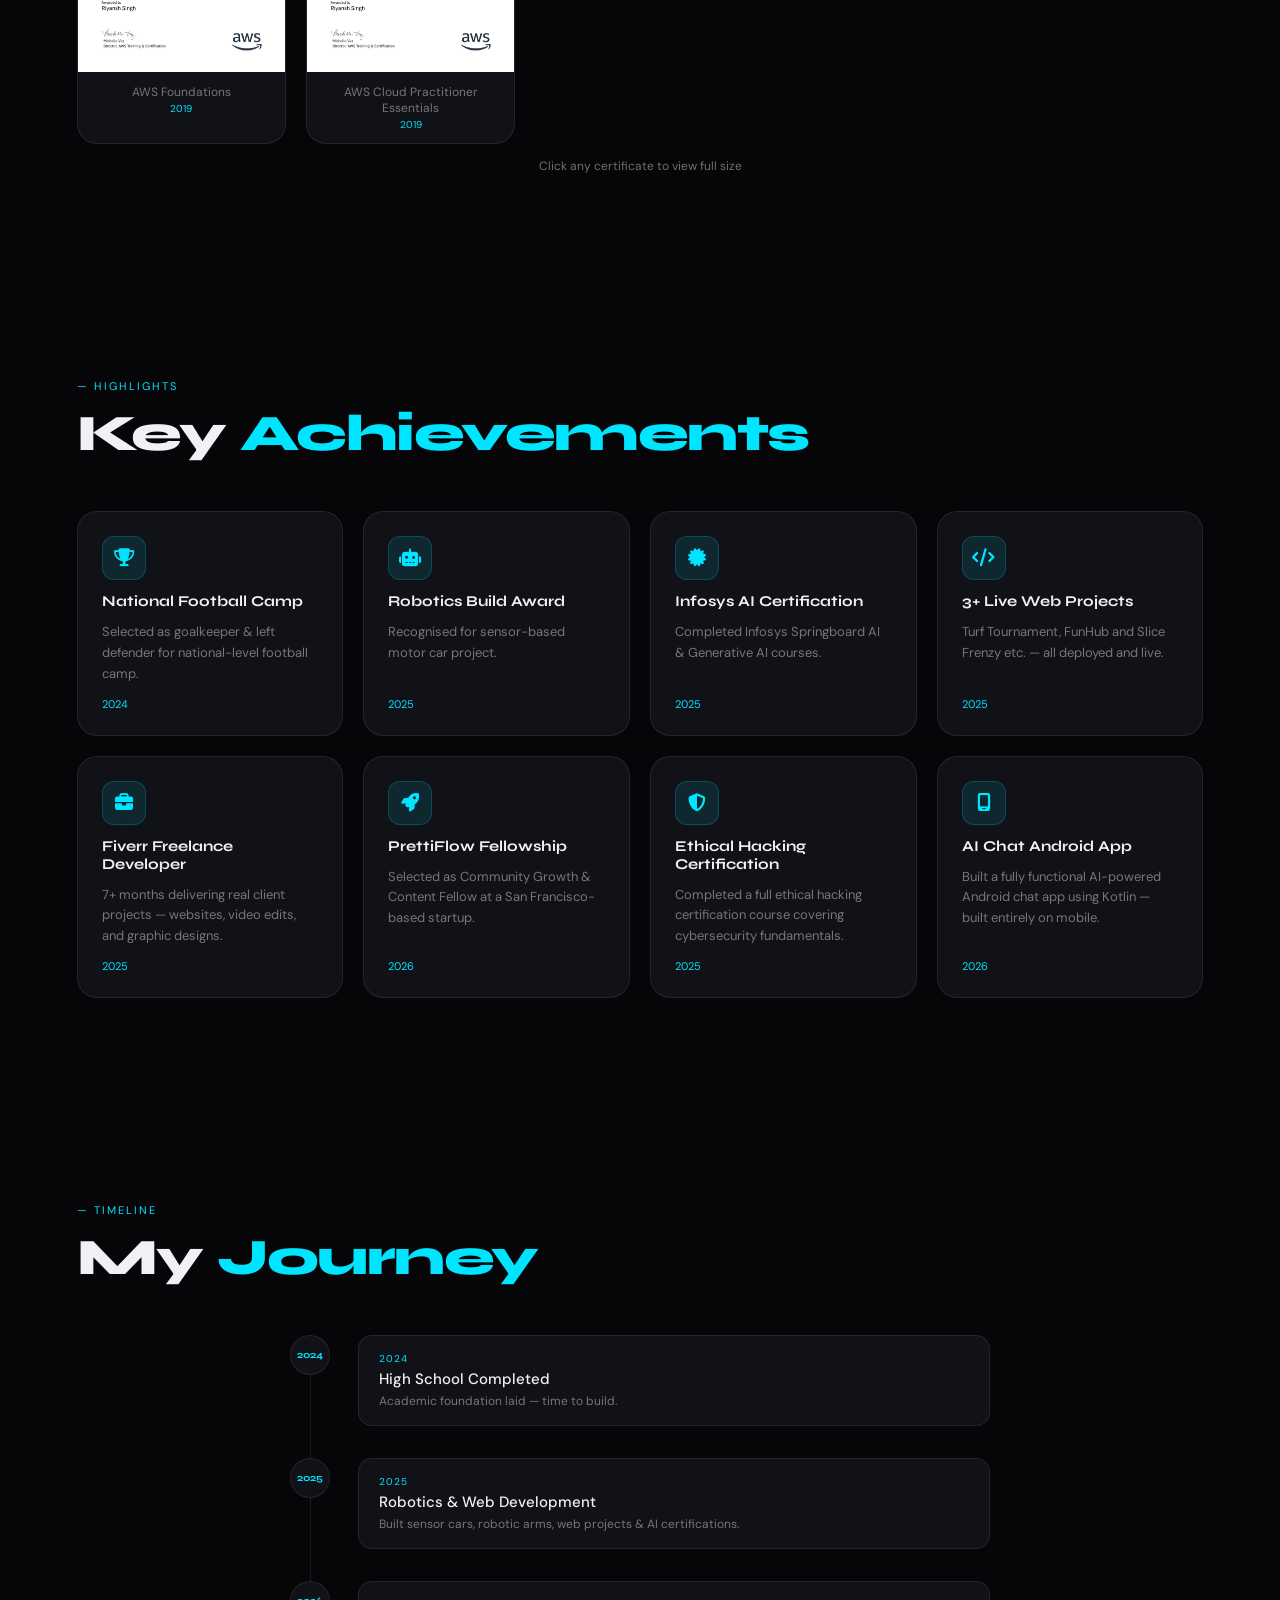
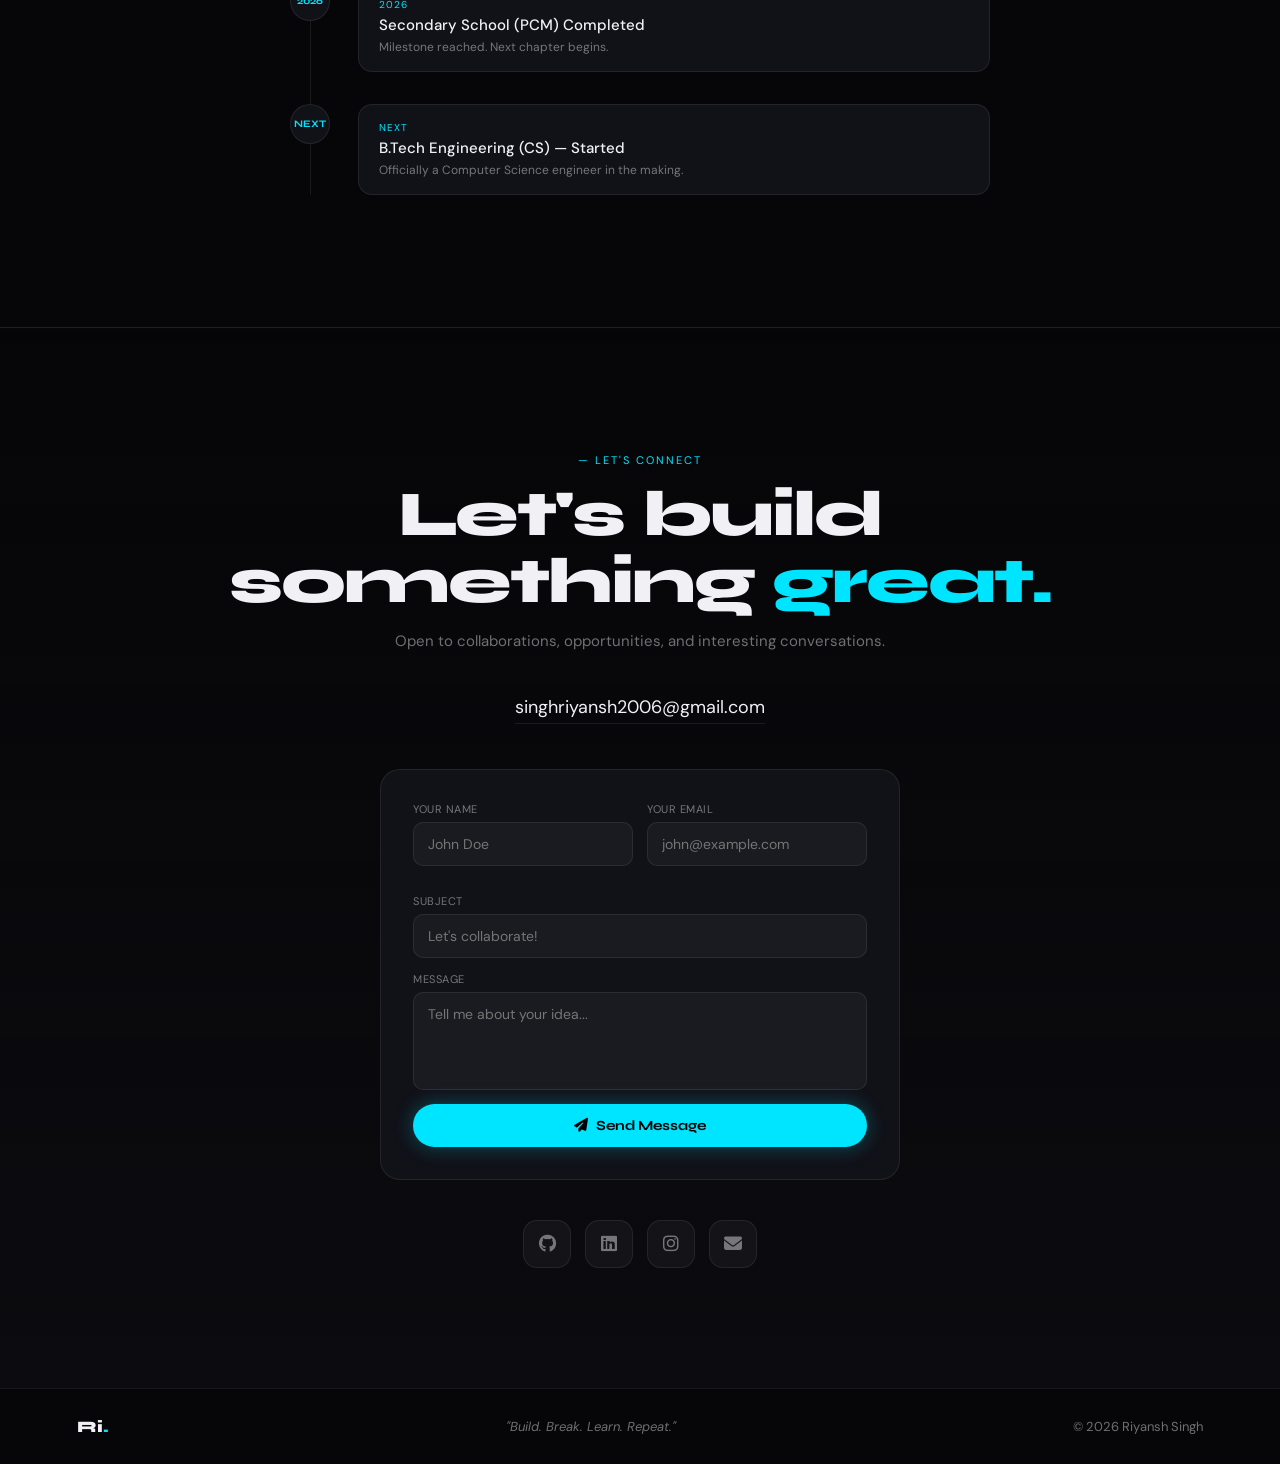
==== commit 3d98e62d: "Update index.html" ====
--- a/index.html
+++ b/index.html
@@ -337,7 +337,7 @@
 .certs-grid{display:grid;grid-template-columns:repeat(auto-fit,minmax(200px,1fr));gap:20px;}
 .cert-card{background:var(--bg3);border:1px solid var(--border);border-radius:var(--r);overflow:hidden;transition:.4s;}
 .cert-card:hover{transform:translateY(-5px) scale(1.02);border-color:rgba(0,229,255,.3);box-shadow:0 0 30px rgba(0,229,255,.1);}
-.cert-card img{width:100%;display:block;aspect-ratio:4/3;object-fit:cover;transform:rotate(90deg);}
+.cert-card img{width:100%;display:block;aspect-ratio:4/3;object-fit:cover;}
 .cert-label{padding:12px 14px;font-size:12px;color:var(--muted);text-align:center;}
 .cert-year{font-size:10px;color:var(--cyan);margin-top:2px;}
 
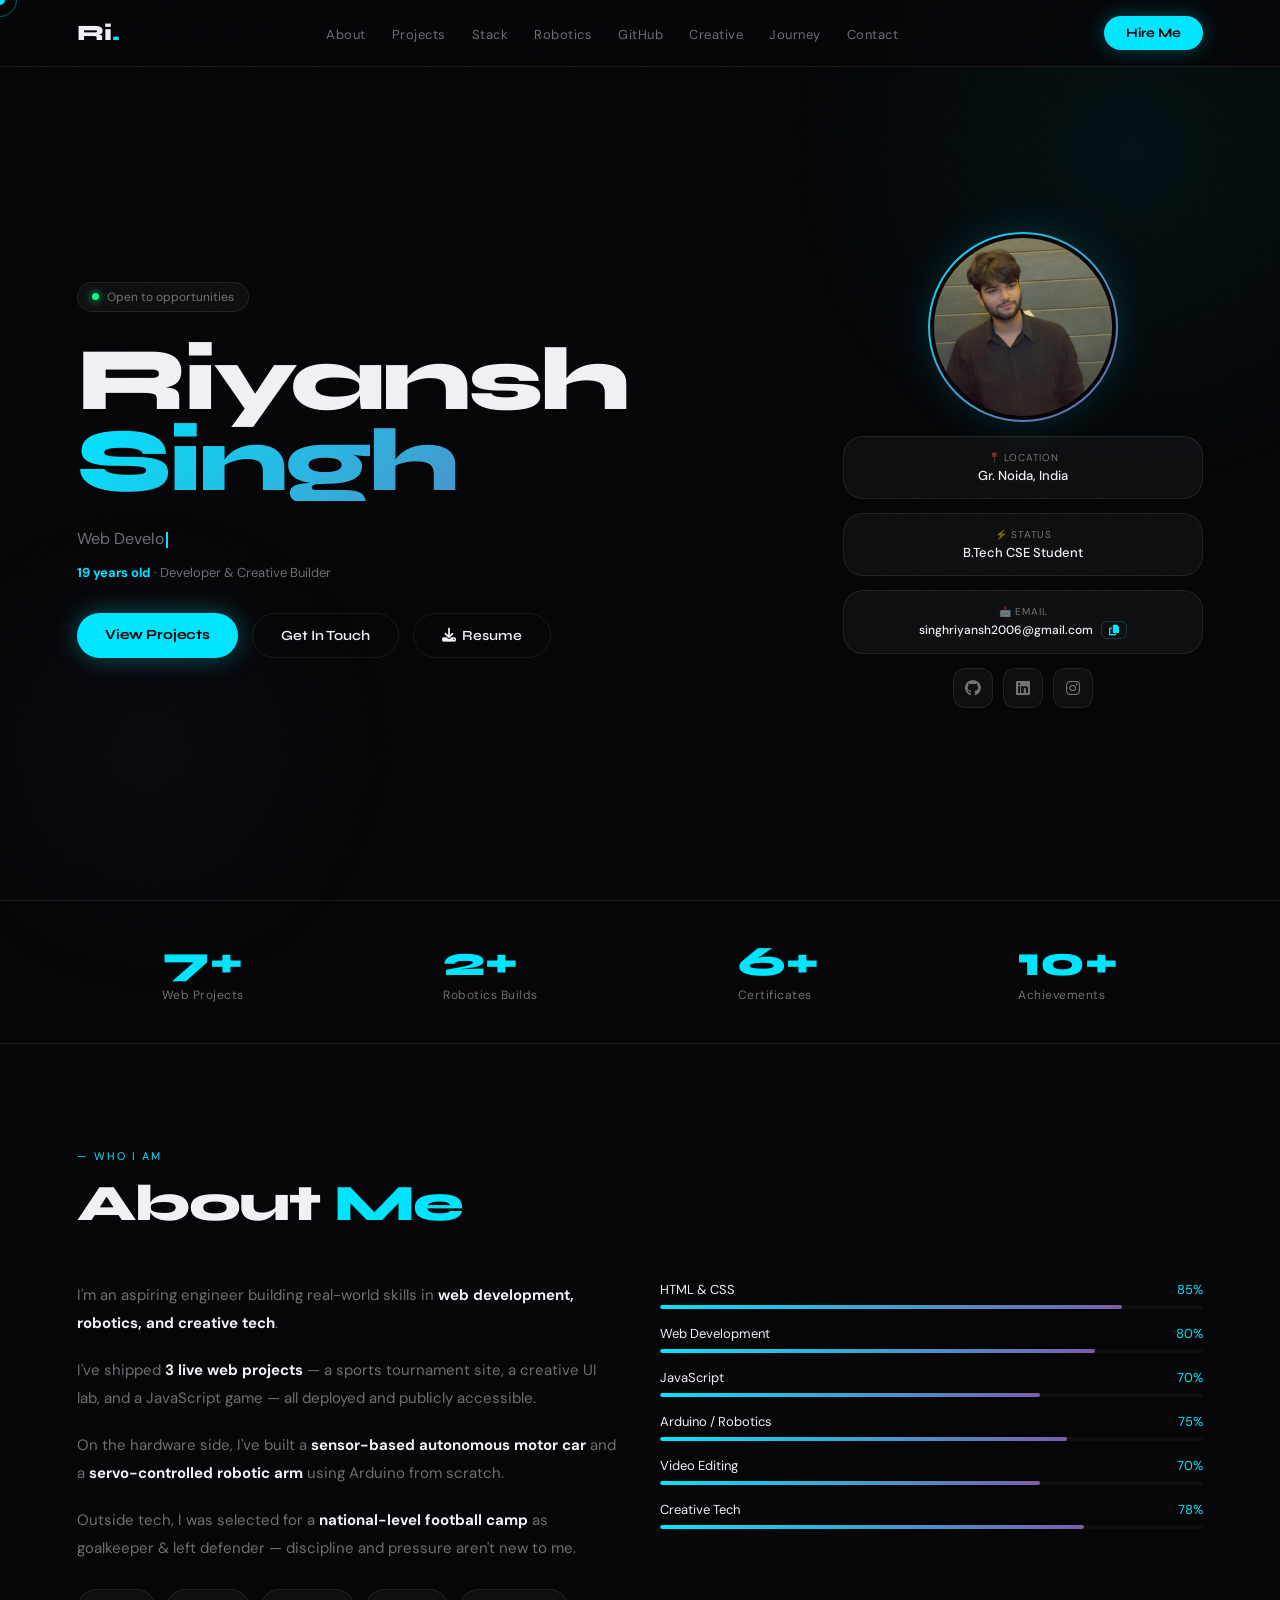
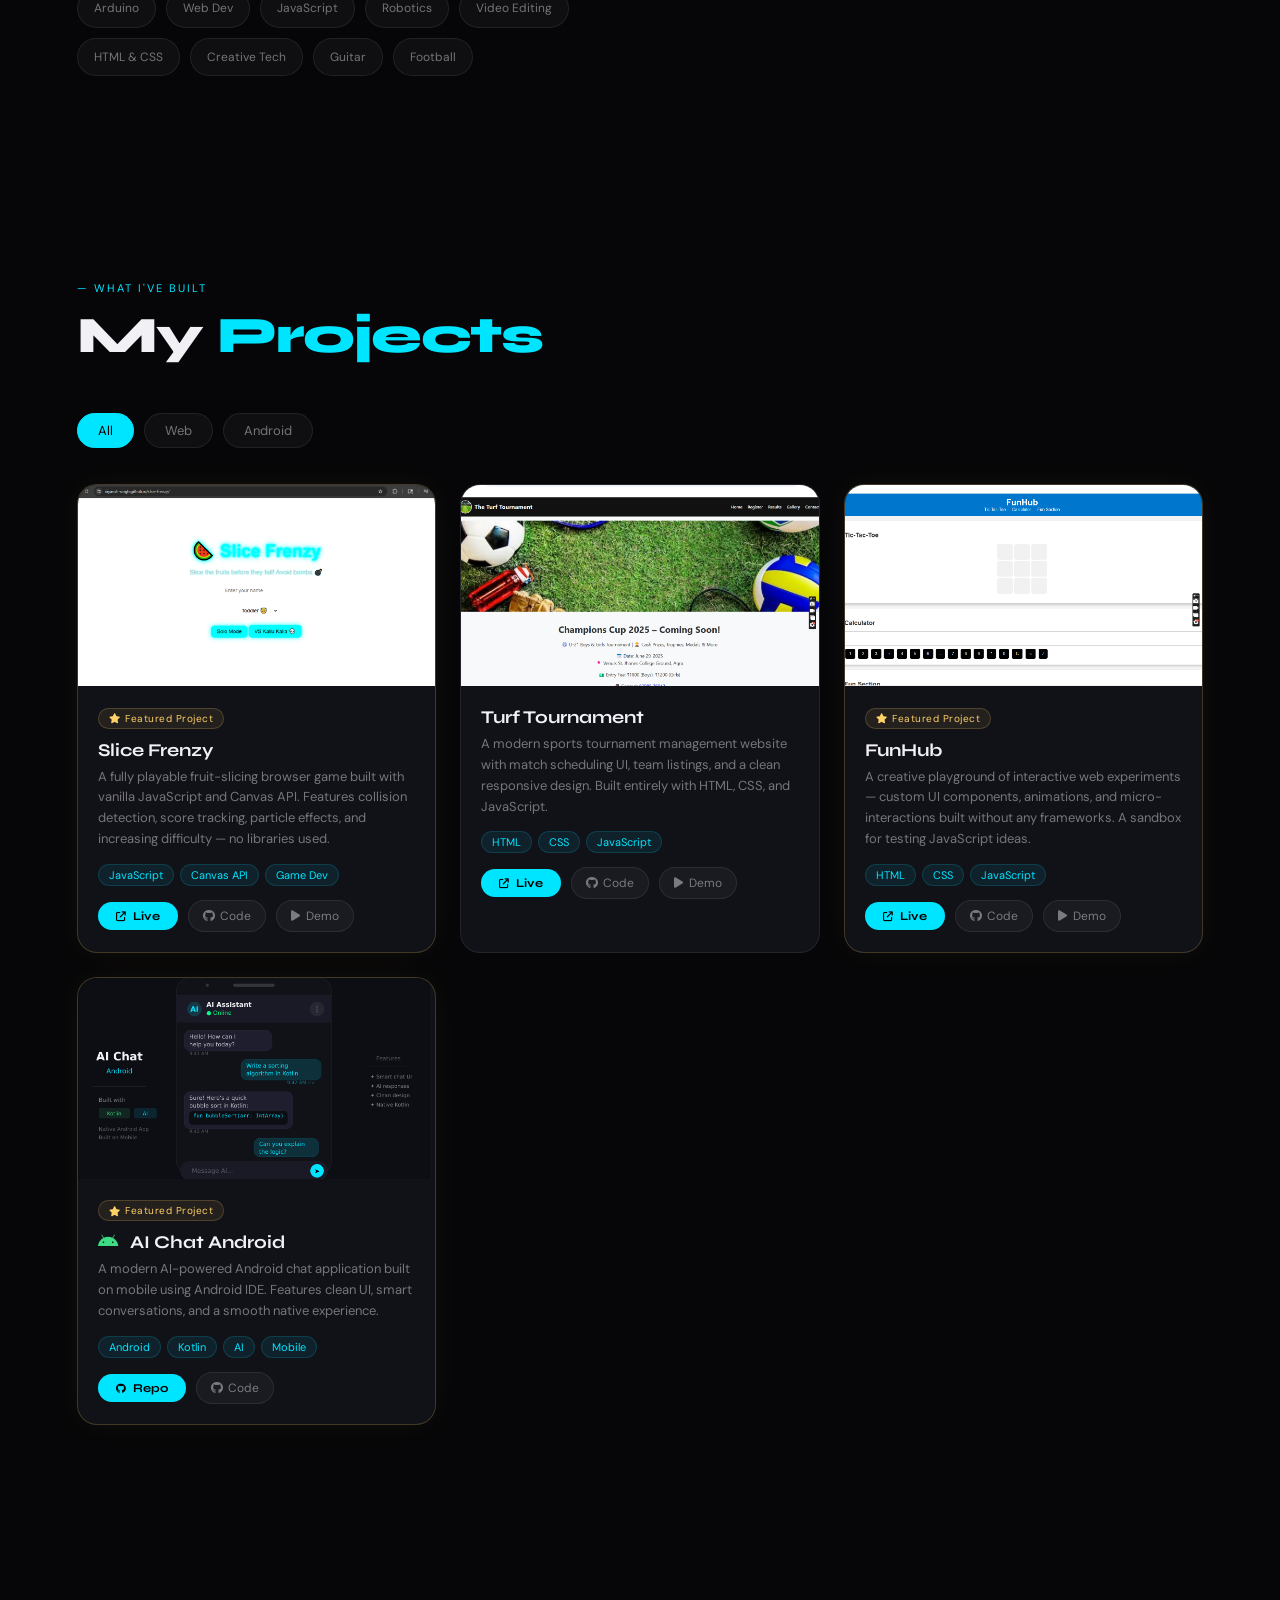
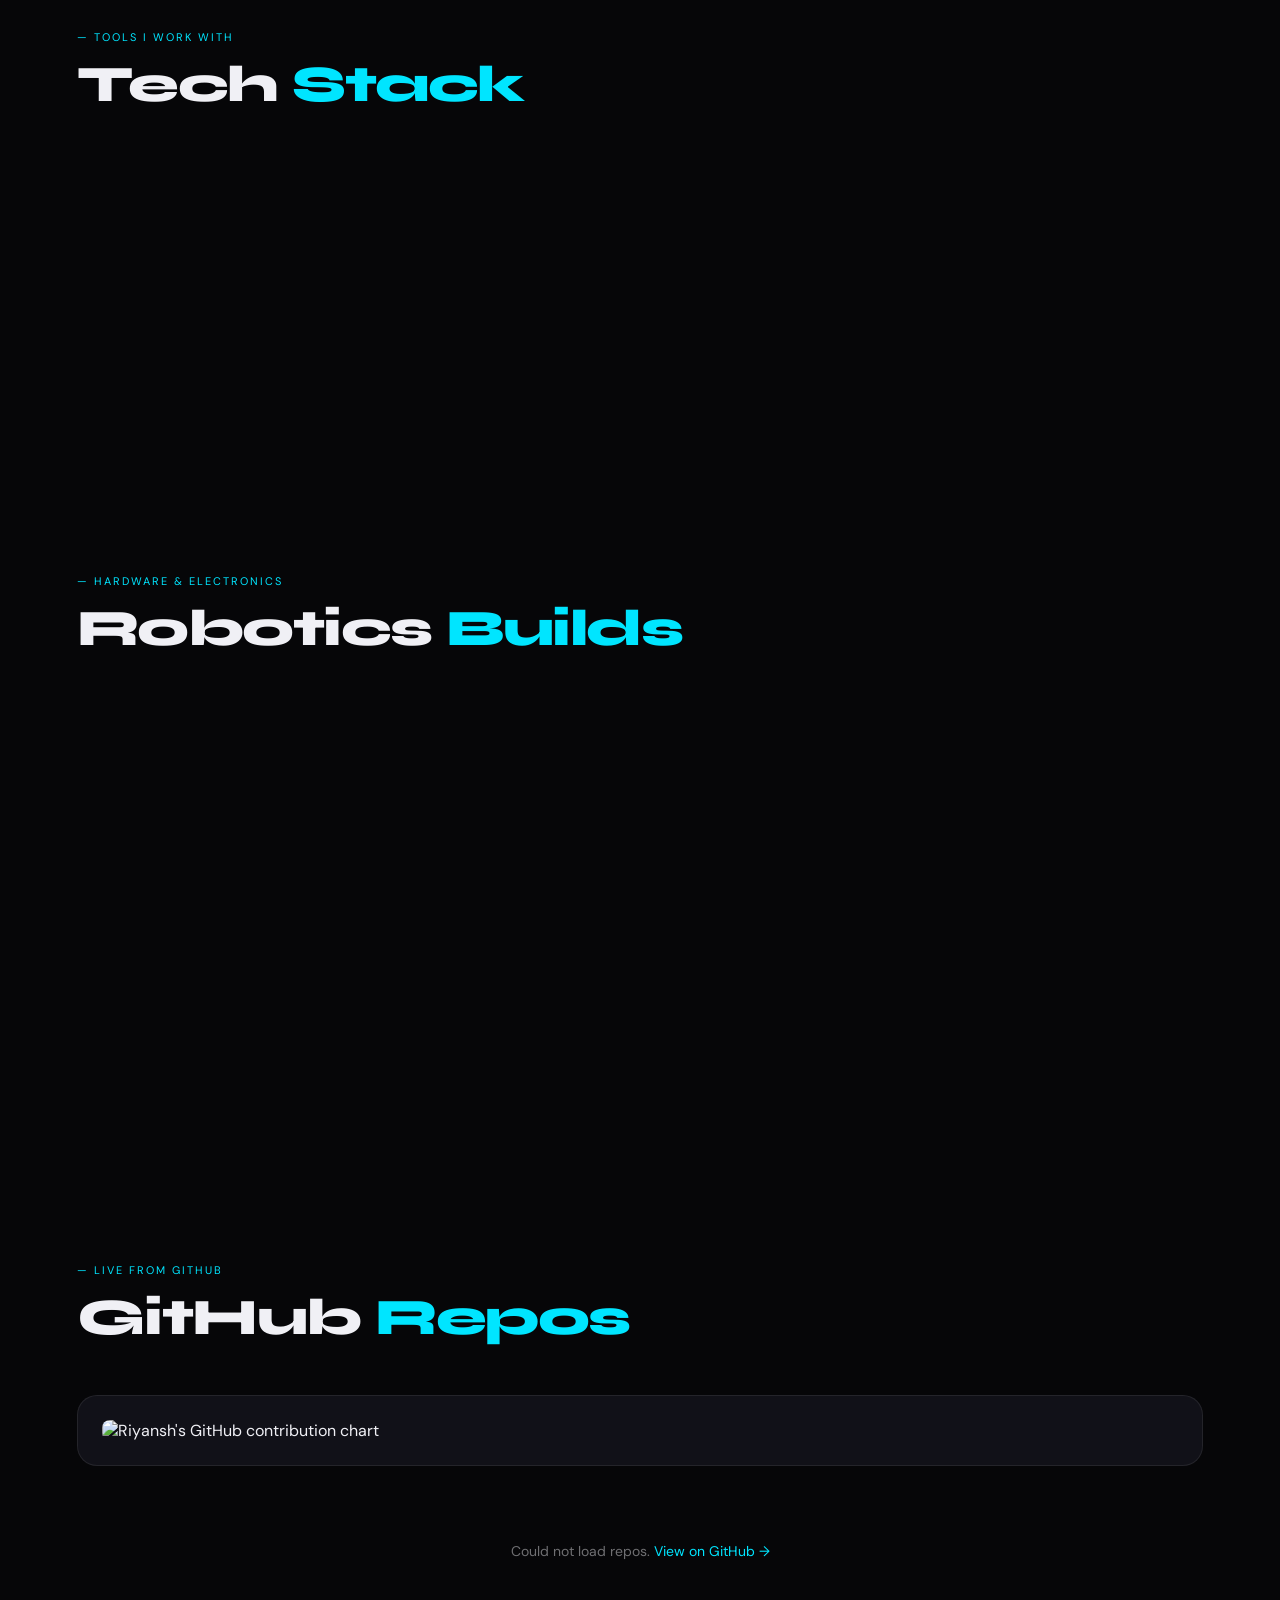
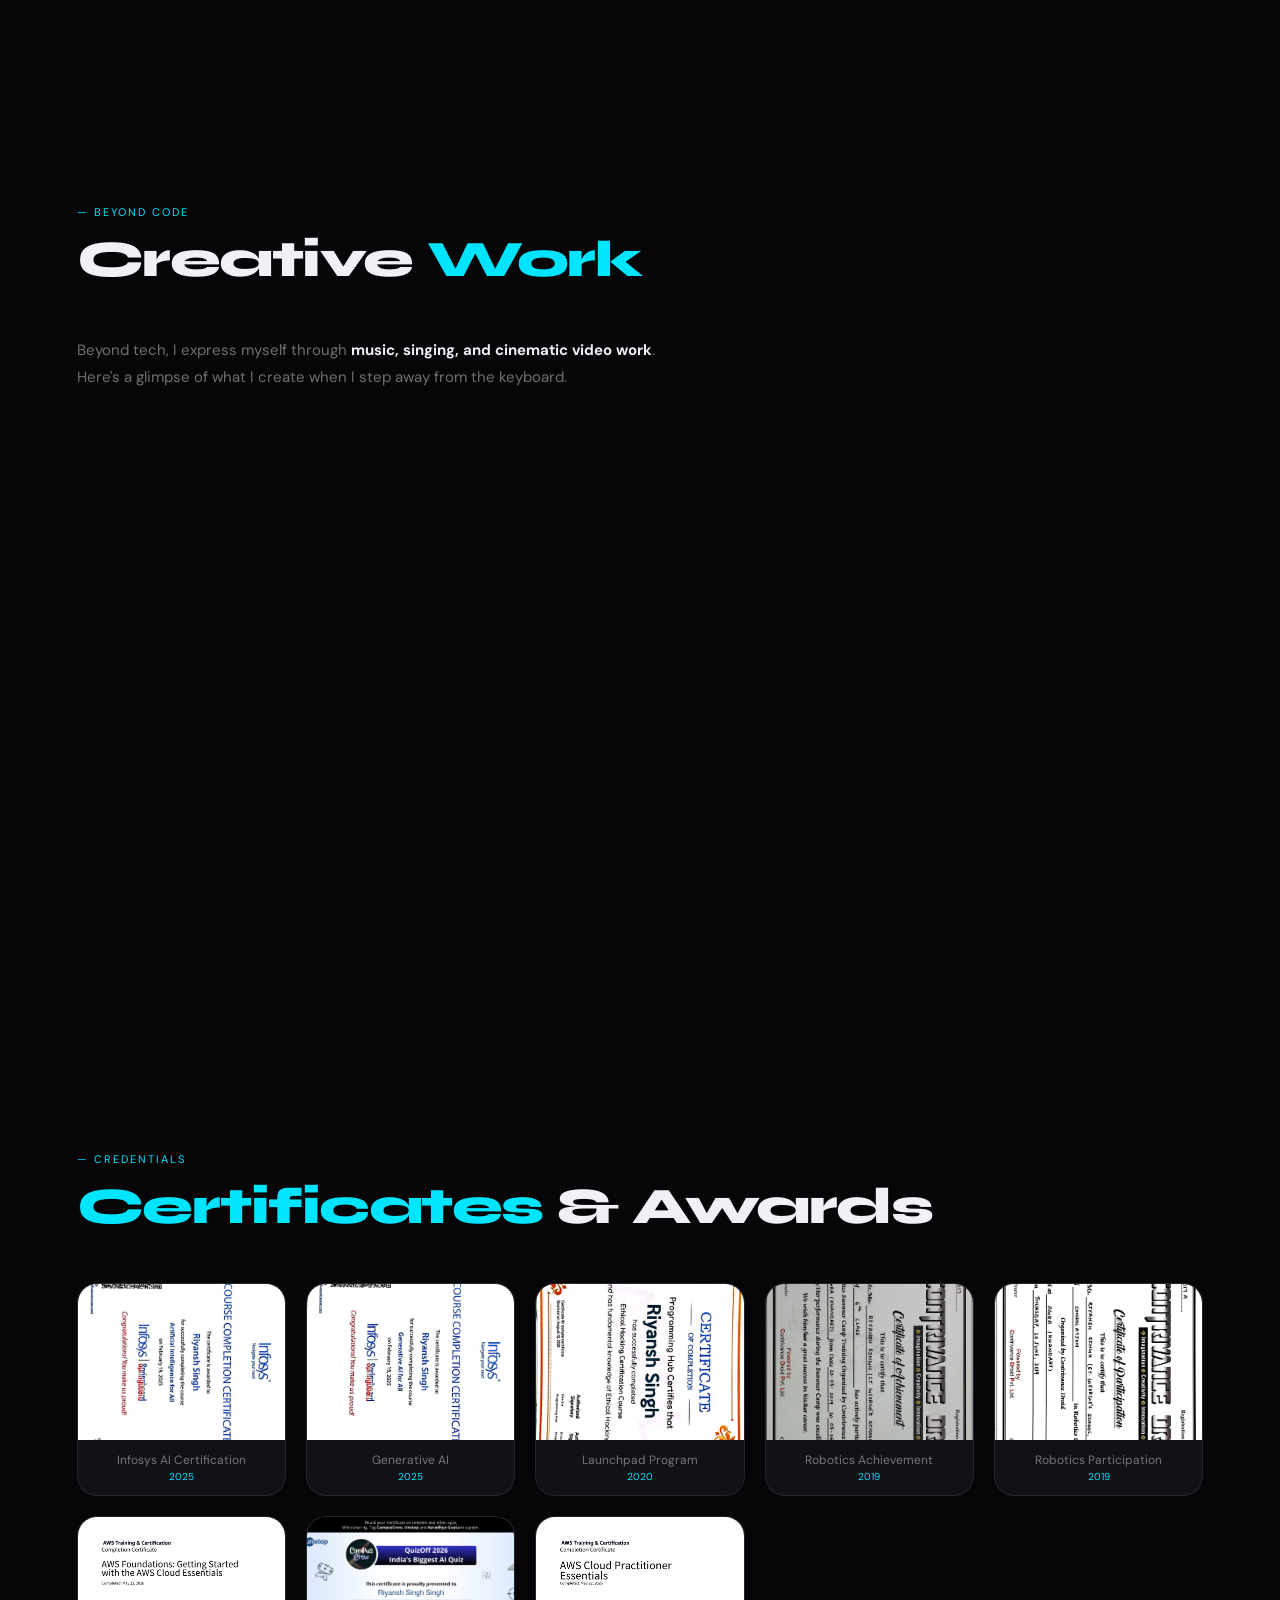
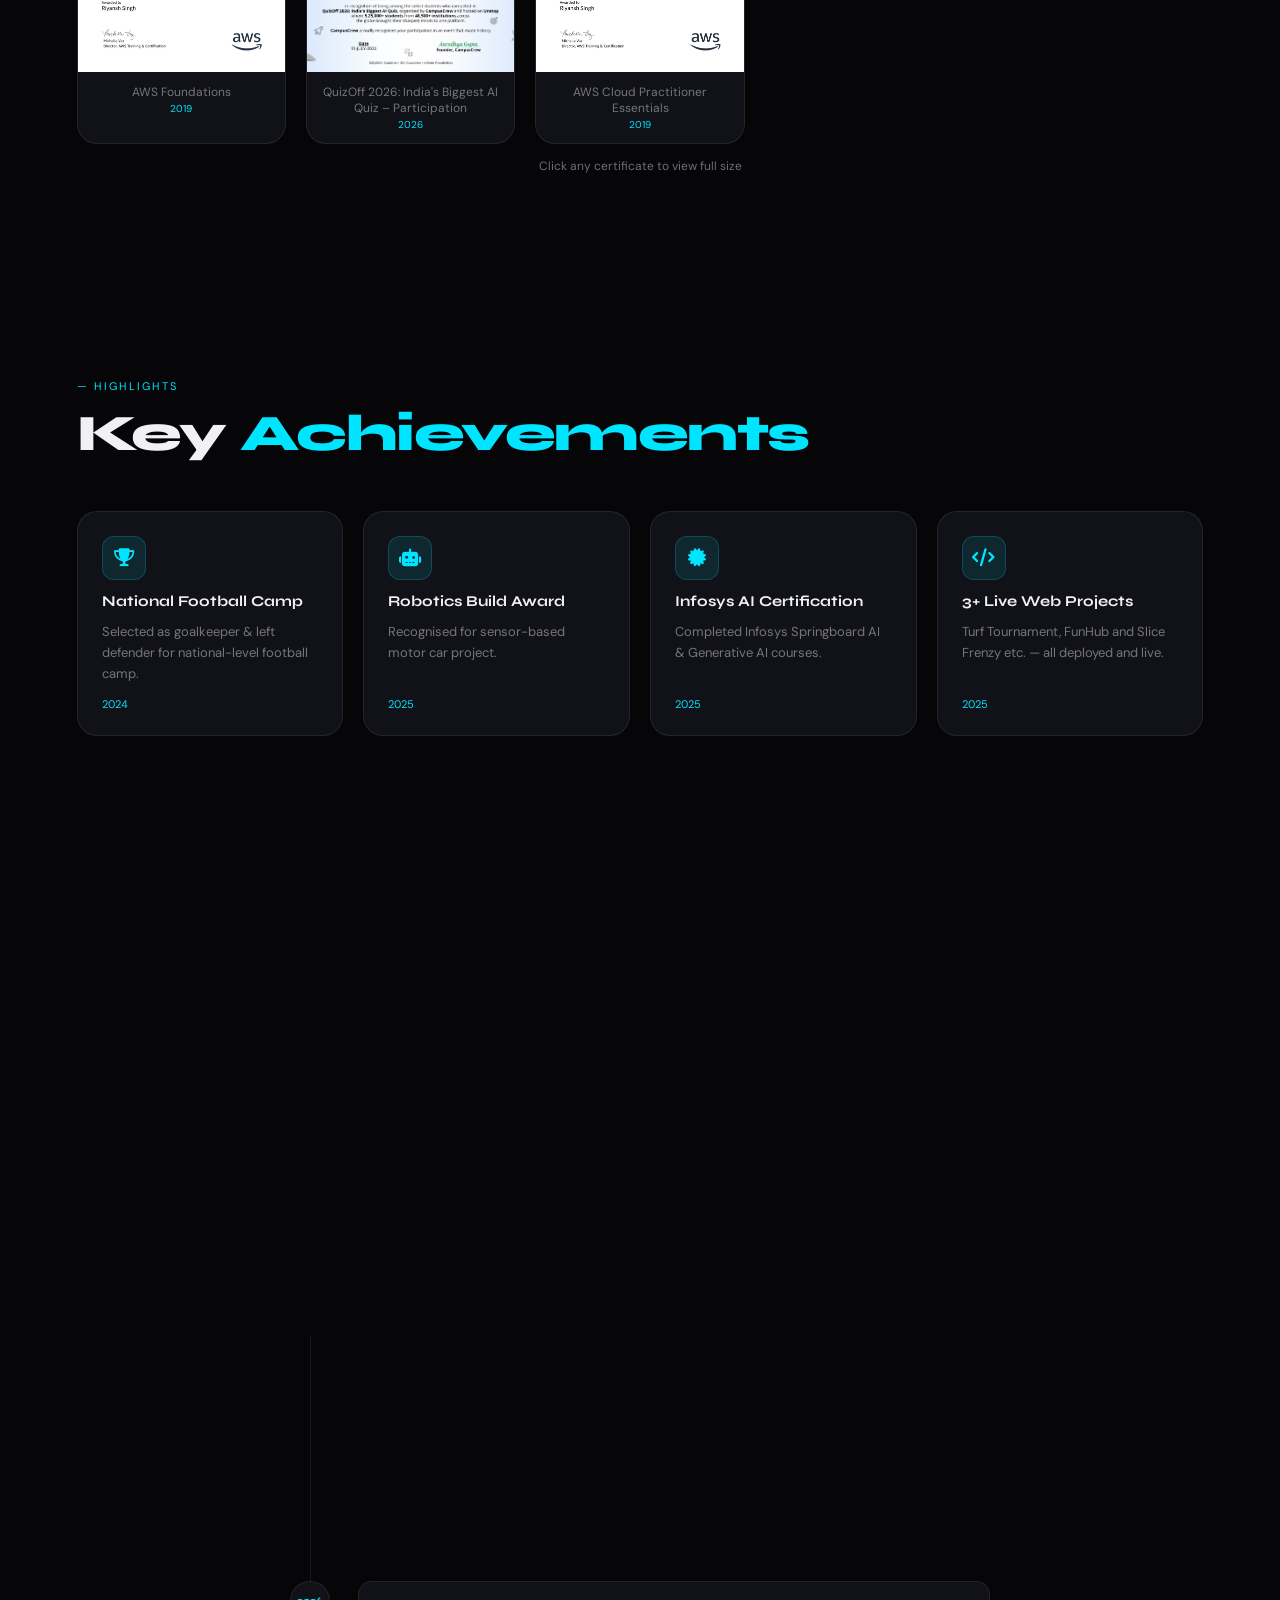
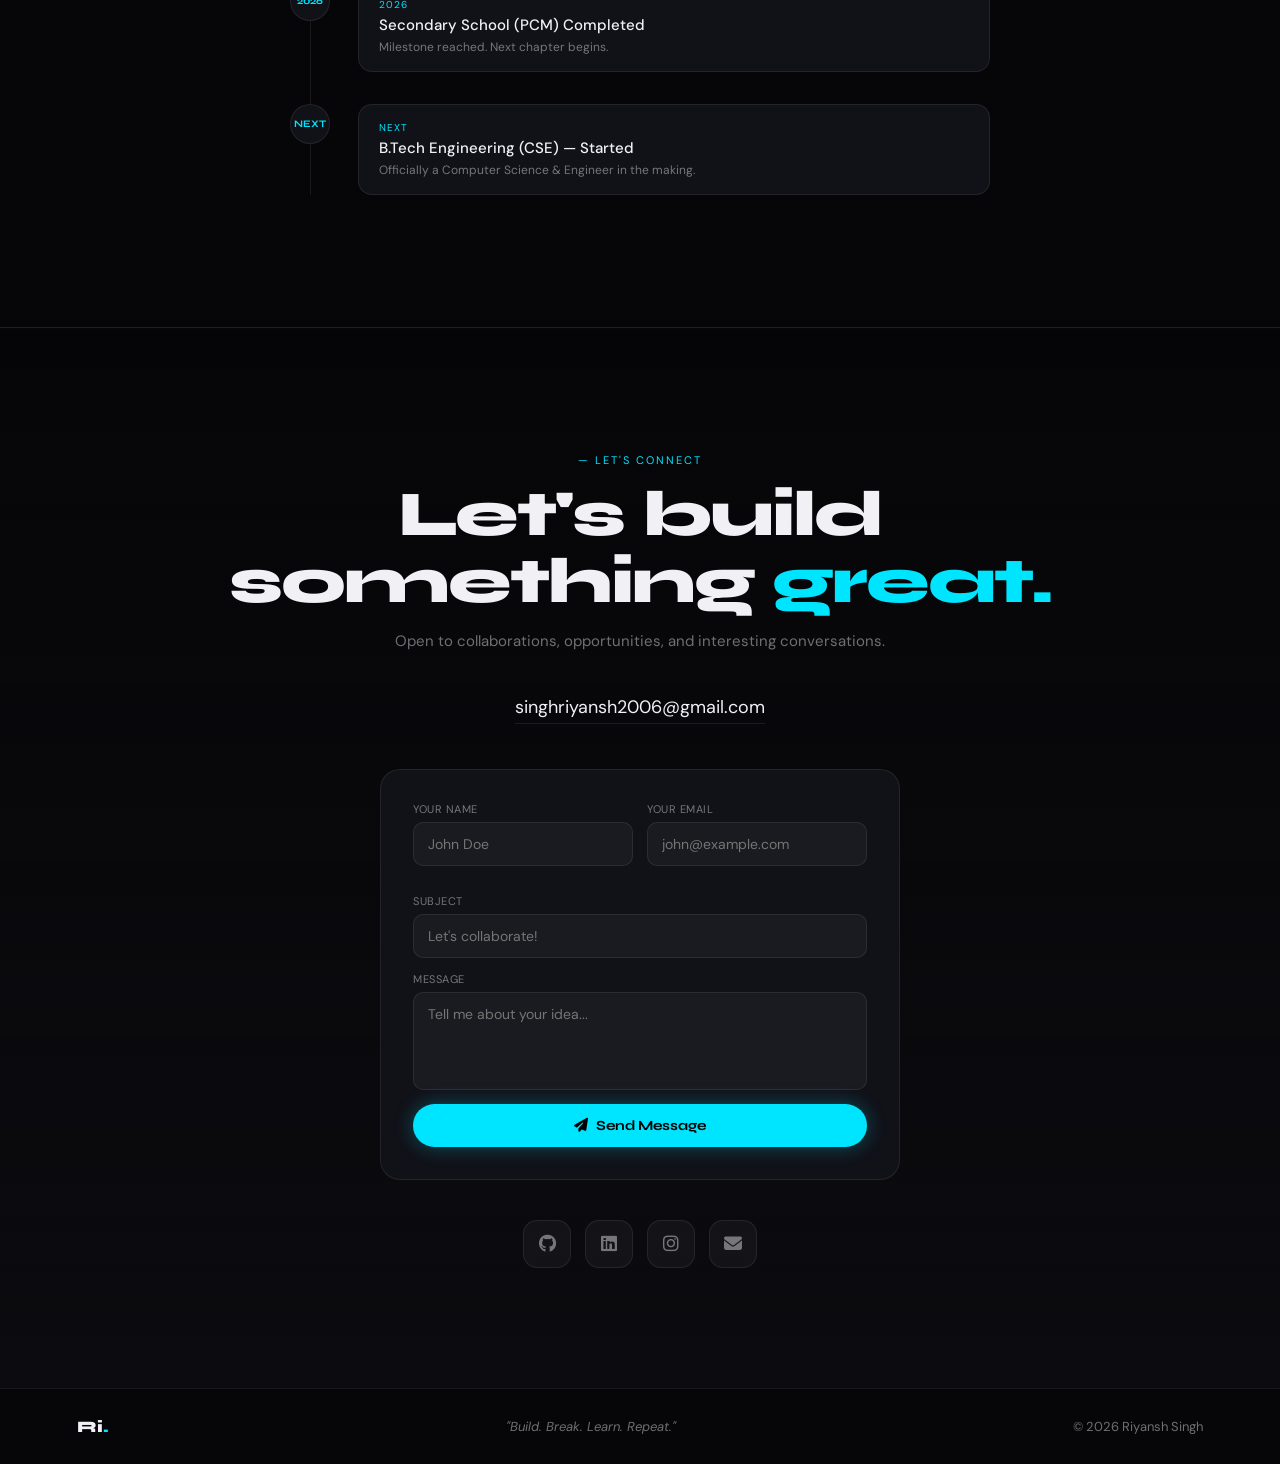
==== commit 563ca138: "Update index.html" ====
--- a/index.html
+++ b/index.html
@@ -516,7 +516,7 @@
       <img src="images/profile.jpeg" class="hero-img" alt="Riyansh Singh"
            onerror="this.src='https://ui-avatars.com/api/?name=Riyansh+Singh&background=00e5ff&color=000&size=200'">
     </div>
-    <div class="info-card"><div class="lbl">📍 Location</div><div class="val" id="c-loc">Agra, India</div></div>
+    <div class="info-card"><div class="lbl">📍 Location</div><div class="val" id="c-loc">Gr. Noida, India</div></div>
     <div class="info-card"><div class="lbl">⚡ Status</div><div class="val" id="c-status">Loading...</div></div>
     <div class="info-card">
       <div class="lbl">📩 Email</div>
@@ -761,7 +761,7 @@
   // Status — auto-switches after Aug 1 2026
   const sw = new Date('2026-08-01');
   document.getElementById('c-status').textContent =
-    new Date() >= sw ? 'B.Tech CS Student' : 'Secondary School + Developer';
+    new Date() >= sw ? 'B.Tech CSE Student' : 'Secondary School + Developer';
 
   // Resume button — shown only if "resume" key exists in data.json
   if (D.resume) {
